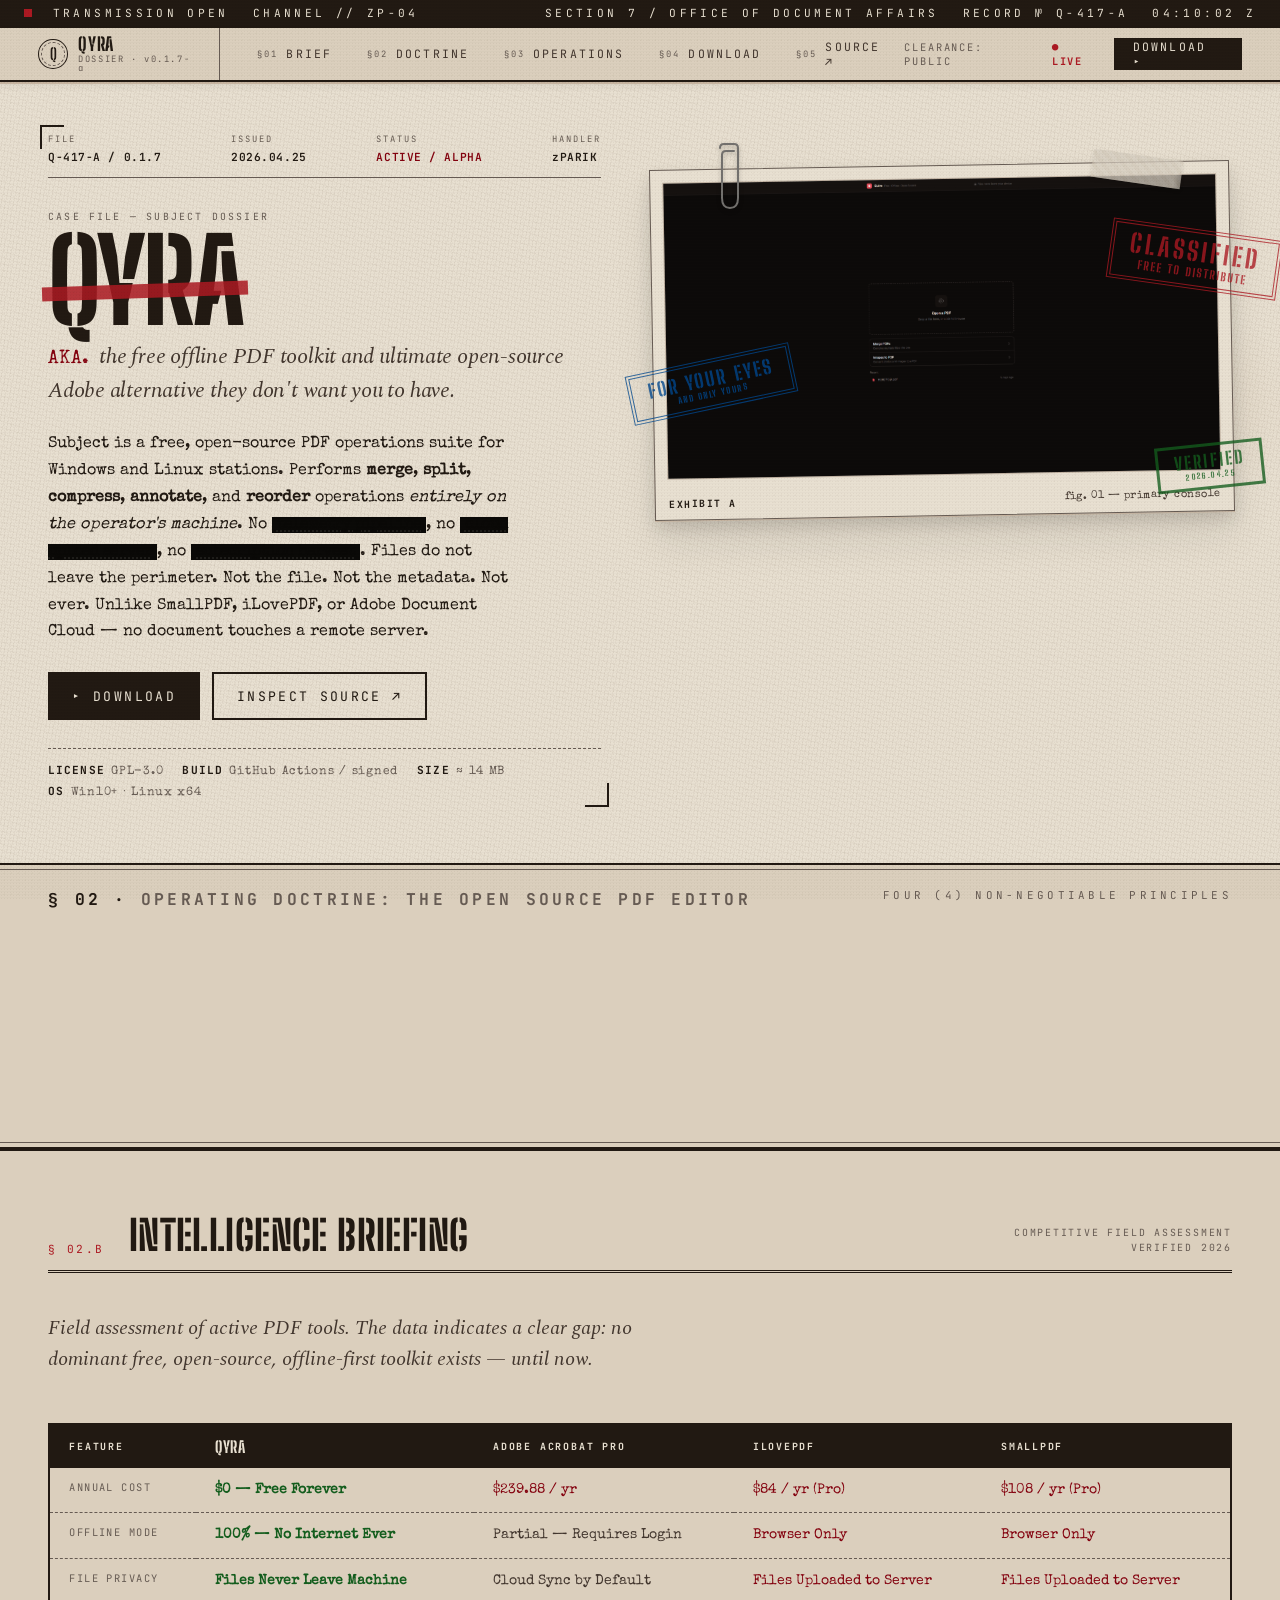
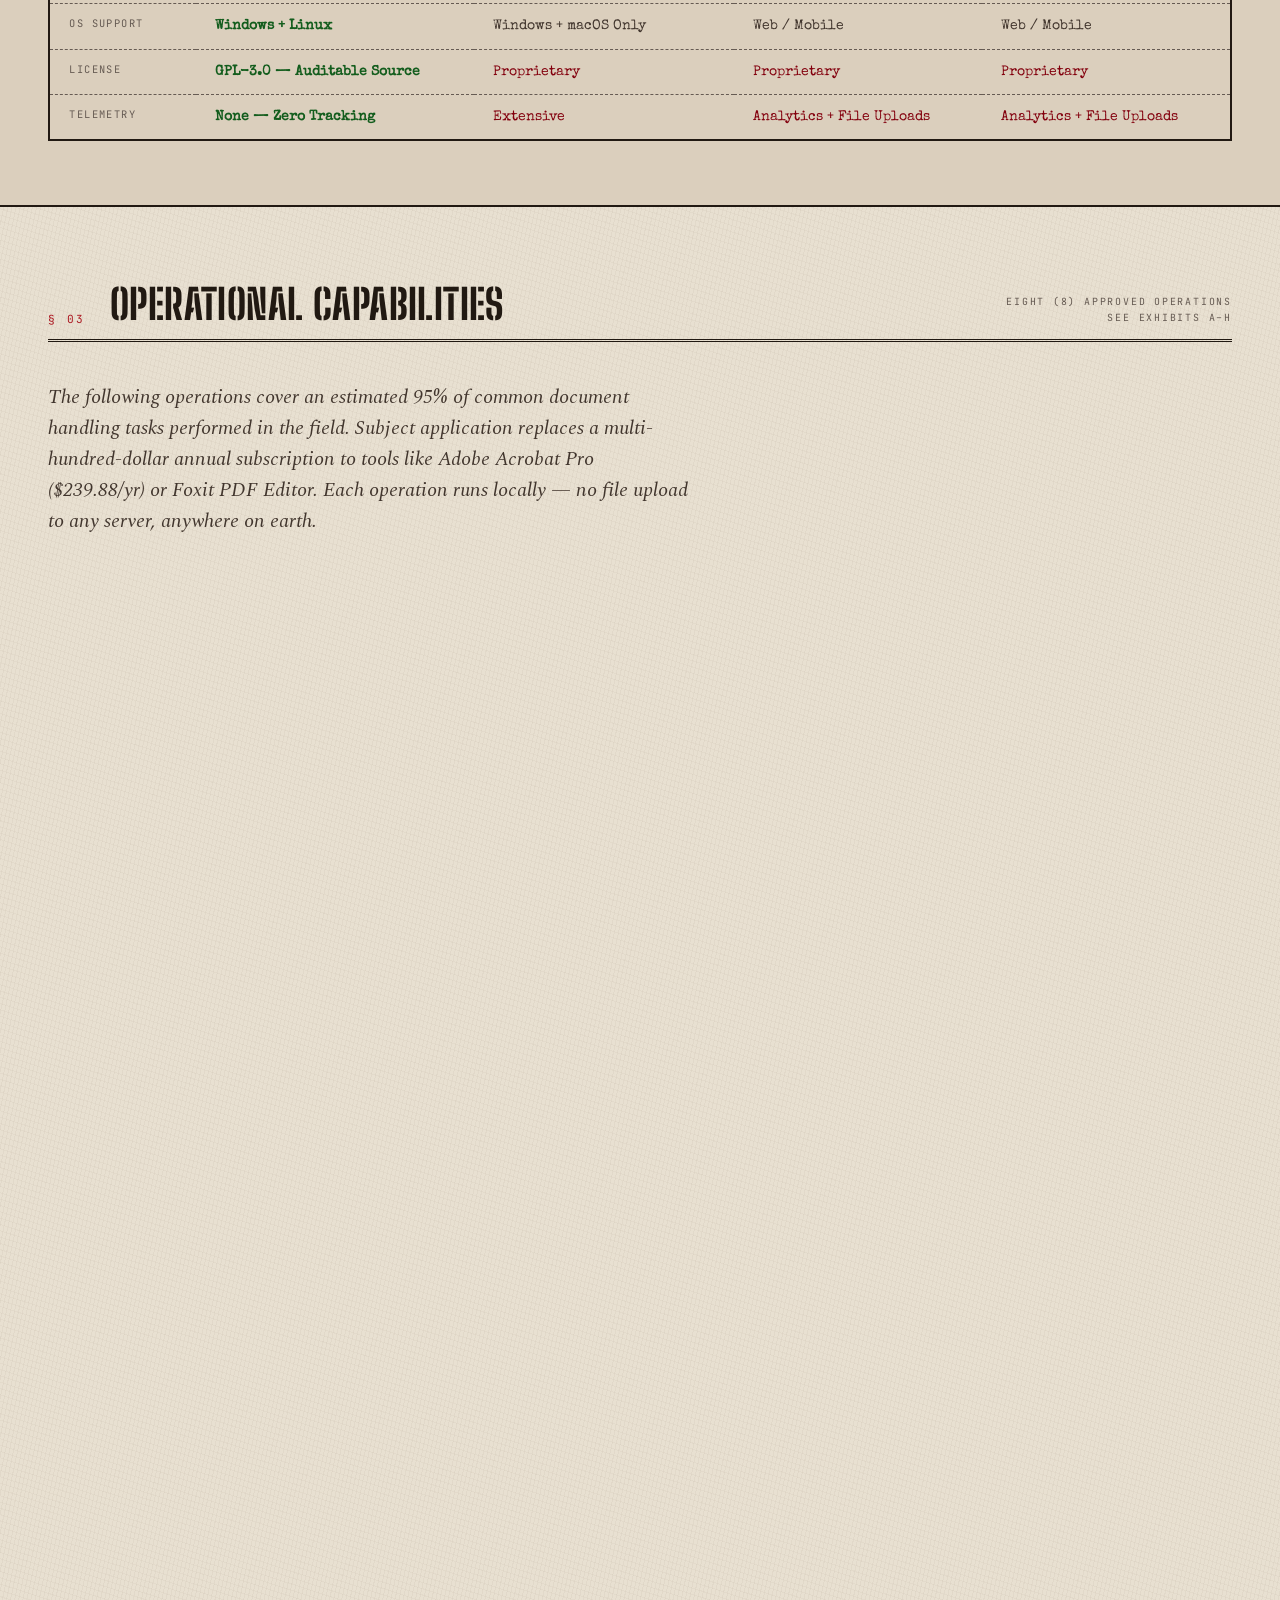
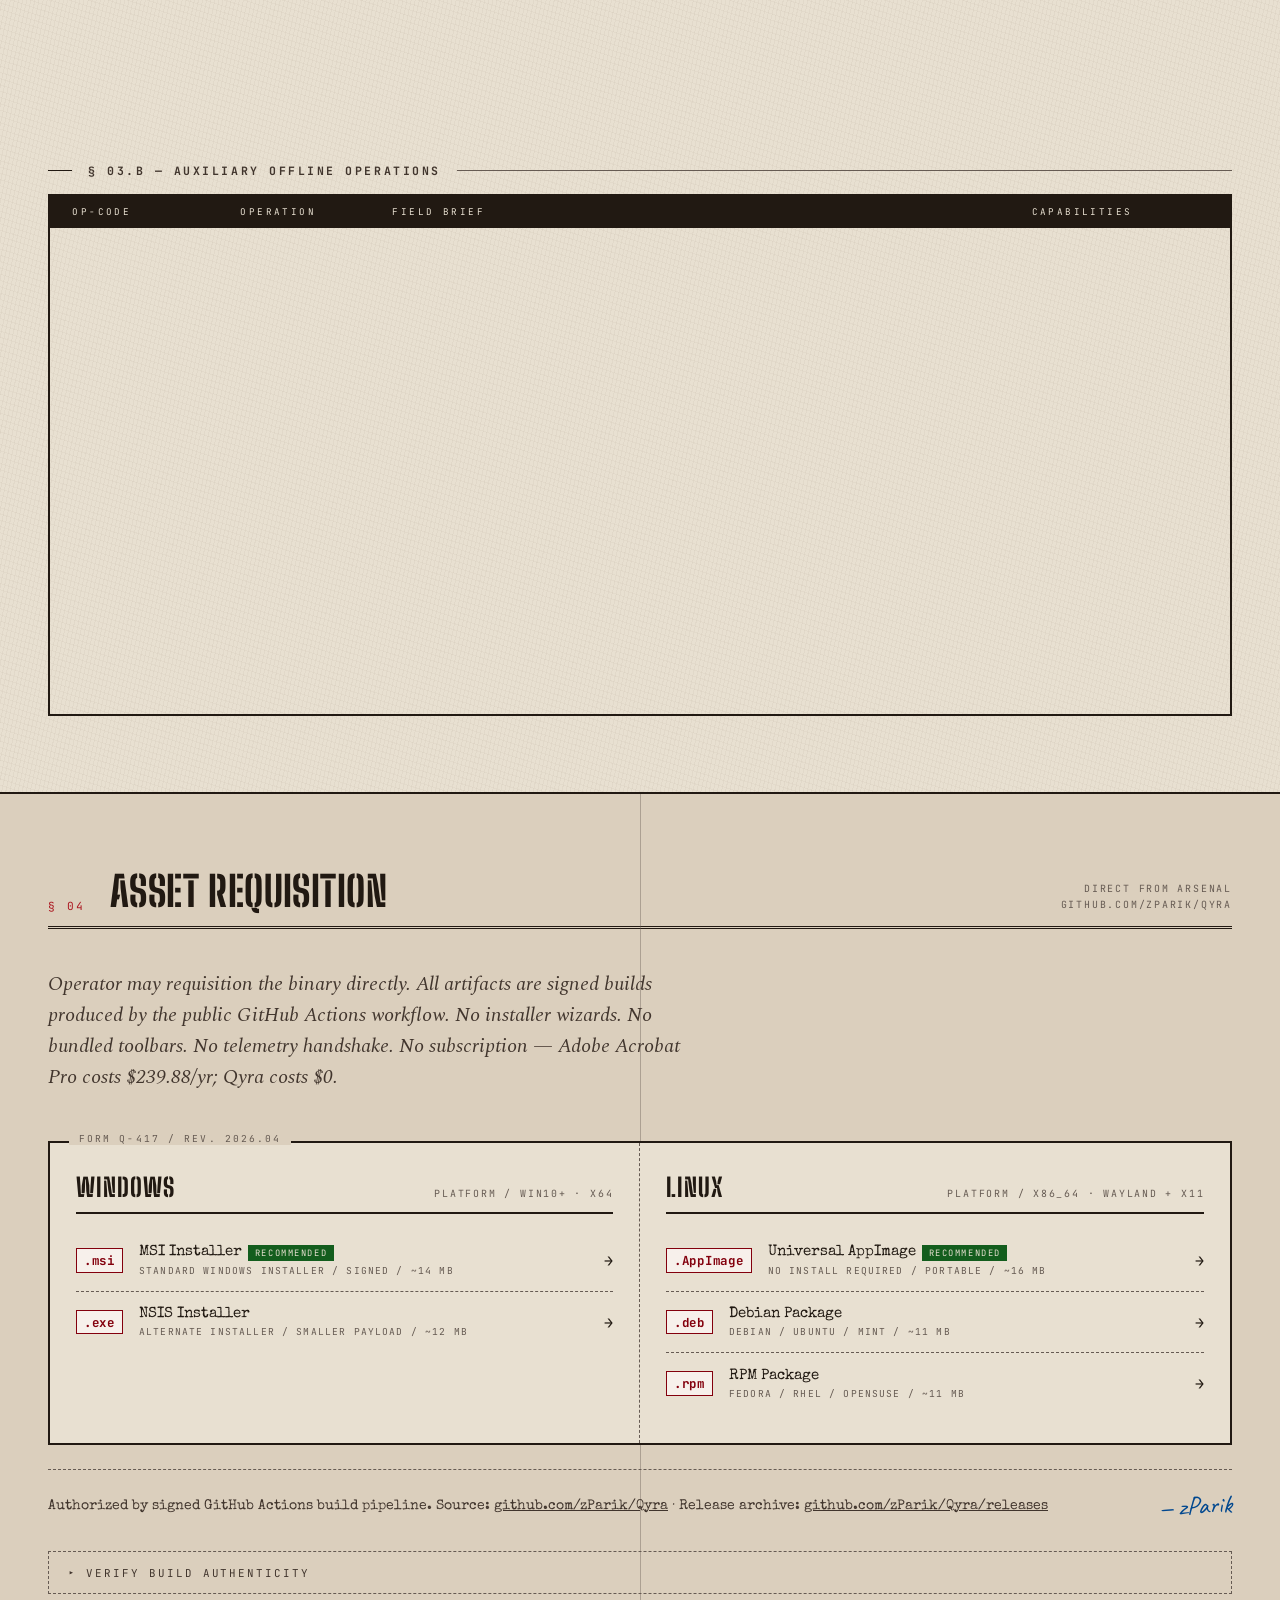
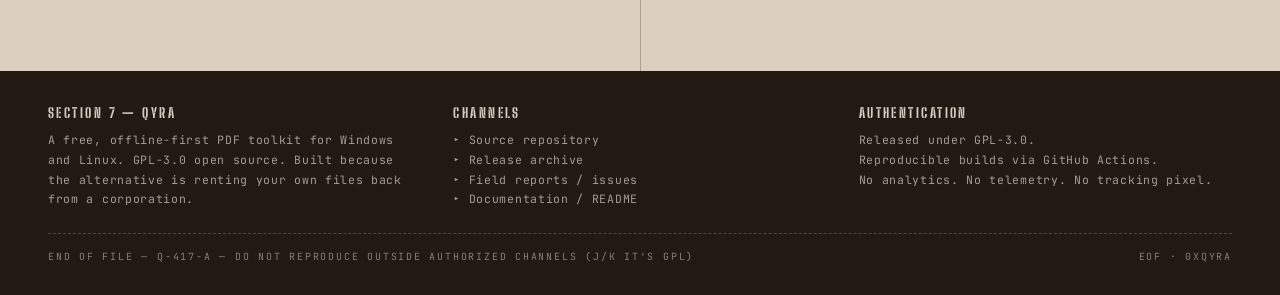
==== index.html @ 20570753 "Add sitemap workflow and Intel brief section Add a GitHub Actions workflow (generate-sitemap.yml) to" ====
<!DOCTYPE html>
<html lang="en">
<head>
<meta charset="UTF-8" />
<meta name="viewport" content="width=device-width, initial-scale=1.0" />
<title>Qyra: Free Offline PDF Toolkit & Acrobat Alternative</title>
<meta name="google-site-verification" content="6oEq_tf1xUqrzgPqAeHx71kW3eQKscvp-yzKYCR2a14" />
<meta name="title" content="Qyra: Free Offline PDF Toolkit & Acrobat Alternative" />
<meta name="description" content="Qyra is a free, offline-first PDF toolkit for Windows and Linux. Merge, split, compress, and annotate PDFs locally — no cloud upload, no telemetry, no subscription. Open-source Adobe Acrobat alternative. GPL-3.0." />
<meta name="keywords" content="free offline PDF toolkit, Adobe Acrobat alternative, open source PDF editor, merge PDFs locally, offline PDF software, no-telemetry PDF editor, local-only PDF processor, privacy-focused PDF toolkit, offline-first PDF editor, GPL-3.0 PDF software, free PDF editor Windows Linux, PDF merger no upload, compress PDF offline, split PDF locally, no subscription PDF editor, secure PDF toolkit, iLovePDF alternative, SmallPDF alternative" />
<meta name="author" content="zParik" />
<link rel="canonical" href="https://zparik.github.io/Qyra-page/" />
<link rel="sitemap" type="application/xml" href="https://zparik.github.io/Qyra-page/sitemap.xml" />
<meta property="og:type" content="website" />
<meta property="og:url" content="https://zparik.github.io/Qyra-page/" />
<meta property="og:title" content="Qyra: Free Offline PDF Toolkit & Acrobat Alternative" />
<meta property="og:description" content="Merge, split, compress, and annotate PDFs entirely offline. The free, open-source Adobe alternative with zero telemetry." />
<meta property="og:image" content="https://zparik.github.io/Qyra-page/images/qyra-offline-pdf-toolkit-interface.png" />
<meta name="twitter:card" content="summary_large_image" />
<meta name="twitter:title" content="Qyra: Free Offline PDF Toolkit" />
<meta name="twitter:description" content="The offline, open-source Adobe alternative. Merge, split, compress, and annotate PDFs locally." />
<meta name="twitter:image" content="https://zparik.github.io/Qyra-page/images/qyra-offline-pdf-toolkit-interface.png" />
<meta name="theme-color" content="#38352d" />
<script type="application/ld+json">
{
  "@context": "https://schema.org",
  "@type": "SoftwareApplication",
  "name": "Qyra",
  "url": "https://zparik.github.io/Qyra-page/",
  "operatingSystem": ["Windows 10", "Windows 11", "Linux"],
  "applicationCategory": "BusinessApplication",
  "applicationSubCategory": "PDFEditor",
  "softwareVersion": "0.1.7",
  "fileSize": "14MB",
  "isAccessibleForFree": true,
  "license": "https://www.gnu.org/licenses/gpl-3.0.html",
  "keywords": "offline PDF editor, free PDF toolkit, Adobe Acrobat alternative, merge PDF, split PDF, compress PDF, annotate PDF, open source, no telemetry, privacy-focused, no subscription",
  "offers": {
    "@type": "Offer",
    "price": "0",
    "priceCurrency": "USD"
  },
  "description": "Free, offline-first, open-source PDF toolkit and Adobe Acrobat alternative for Windows and Linux. Perform merge, split, compress, annotate, reorder, and image-to-PDF operations entirely on your local machine. No cloud upload. No telemetry. GPL-3.0.",
  "featureList": [
    "Merge multiple PDFs offline",
    "Split PDFs by page range",
    "Compress PDF files locally",
    "Annotate and draw on PDFs",
    "Reorder PDF pages with drag-and-drop",
    "Remove pages from PDFs",
    "Convert images to PDF",
    "Freeform drawing on PDFs",
    "Zero telemetry",
    "No internet connection required",
    "No cloud upload",
    "GPL-3.0 open source license"
  ],
  "author": {
    "@type": "Person",
    "name": "zParik",
    "url": "https://github.com/zParik"
  },
  "downloadUrl": "https://github.com/zParik/Qyra/releases",
  "screenshot": "https://zparik.github.io/Qyra-page/images/qyra-offline-pdf-toolkit-interface.png"
}
</script>
<script type="application/ld+json">
{
  "@context": "https://schema.org",
  "@type": "FAQPage",
  "mainEntity": [
    {
      "@type": "Question",
      "name": "Is Qyra completely free?",
      "acceptedAnswer": {
        "@type": "Answer",
        "text": "Yes. Qyra is released under the GPL-3.0 open source license. There is no trial period, no freemium tier, and no subscription. It is free forever."
      }
    },
    {
      "@type": "Question",
      "name": "Does Qyra work without an internet connection?",
      "acceptedAnswer": {
        "@type": "Answer",
        "text": "Yes. Qyra requires no internet connection at any point — not on install, not on launch, and not during any PDF operation. All processing happens locally on your machine."
      }
    },
    {
      "@type": "Question",
      "name": "Does Qyra upload my documents to any server?",
      "acceptedAnswer": {
        "@type": "Answer",
        "text": "No. Every operation in Qyra runs entirely on your local hardware. Your documents, metadata, and file names never leave your machine. There is no cloud upload and no telemetry of any kind."
      }
    },
    {
      "@type": "Question",
      "name": "Is Qyra an open source Adobe Acrobat alternative?",
      "acceptedAnswer": {
        "@type": "Answer",
        "text": "Yes. Qyra is a free, open source alternative to Adobe Acrobat Pro for Windows and Linux. It supports merging, splitting, compressing, annotating, reordering, and converting PDFs — all without requiring a subscription or internet connection."
      }
    },
    {
      "@type": "Question",
      "name": "What operating systems does Qyra support?",
      "acceptedAnswer": {
        "@type": "Answer",
        "text": "Qyra supports Windows 10 and later (x64) and Linux (x86_64, with both Wayland and X11 support). Installers are available as MSI, EXE, AppImage, DEB, and RPM."
      }
    },
    {
      "@type": "Question",
      "name": "What PDF operations does Qyra support?",
      "acceptedAnswer": {
        "@type": "Answer",
        "text": "Qyra supports 8 PDF operations: Merge PDFs, View and Annotate PDFs, Split PDFs, Compress PDFs, Reorder Pages, Remove Pages, Convert Images to PDF, and Freeform Drawing on PDFs. All operations run locally with no network calls."
      }
    }
  ]
}
</script>
<link rel="preconnect" href="https://fonts.googleapis.com" />
<link rel="preconnect" href="https://fonts.gstatic.com" crossorigin />
<link href="https://fonts.googleapis.com/css2?family=Special+Elite&family=JetBrains+Mono:wght@400;500;700&family=Spectral:ital,wght@0,400;0,600;1,400&family=Big+Shoulders+Stencil+Display:wght@700;800;900&family=Caveat:wght@500;700&display=swap" rel="stylesheet" />
<link rel="stylesheet" href="style.css" />
</head>
<body>
<a href="#brief" class="skip-link">Skip to main content</a>

<div class="classified-bar">
  <div class="left">
    <span><span class="blink"></span>&nbsp;&nbsp;TRANSMISSION OPEN</span>
    <span>CHANNEL // ZP-04</span>
  </div>
  <div class="right">
    <span>SECTION 7 / OFFICE OF DOCUMENT AFFAIRS</span>
    <span>RECORD № Q-417-A</span>
    <span id="ts">▣ ▣ : ▣ ▣ Z</span>
  </div>
</div>

<nav id="site-nav">
  <div class="nav-mark">
    <div class="nav-seal">Q</div>
    <div class="nav-mark-text">
      <span class="nav-mark-name">QYRA</span>
      <span class="nav-mark-sub">DOSSIER · v0.1.7-α</span>
    </div>
  </div>
  <div class="nav-tabs">
    <a href="#brief" class="nav-tab" data-num="§01">Brief</a>
    <a href="#doctrine" class="nav-tab" data-num="§02">Doctrine</a>
    <a href="#operations" class="nav-tab" data-num="§03">Operations</a>
    <a href="#requisition" class="nav-tab" data-num="§04">Download</a>
    <a href="https://github.com/zParik/Qyra" target="_blank" rel="noopener" class="nav-tab" data-num="§05">Source ↗</a>
  </div>
  <div class="nav-spacer"></div>
  <div class="nav-status">
    <span>CLEARANCE: PUBLIC</span>
    <span style="color:var(--stamp-red); font-weight:700;">● LIVE</span>
  </div>
  <button id="nav-hamburger" class="nav-hamburger" aria-label="Open navigation" aria-expanded="false" aria-controls="nav-mobile-menu">
    <span></span><span></span><span></span>
  </button>
  <a href="#requisition" class="nav-cta">Download ▸</a>

  <div id="nav-mobile-menu" class="nav-mobile-menu" aria-hidden="true">
    <a href="#brief" class="nav-mobile-link" data-num="§01">Brief</a>
    <a href="#doctrine" class="nav-mobile-link" data-num="§02">Doctrine</a>
    <a href="#operations" class="nav-mobile-link" data-num="§03">Operations</a>
    <a href="#requisition" class="nav-mobile-link" data-num="§04">Download</a>
    <a href="https://github.com/zParik/Qyra" target="_blank" rel="noopener" class="nav-mobile-link" data-num="§05">Source ↗</a>
  </div>
</nav>

<section class="hero" id="brief">
  <div class="hero-grid">
    <div class="case-head">
      <div class="case-meta">
        <dl class="case-meta-block"><dt>FILE</dt><dd>Q-417-A / 0.1.7</dd></dl>
        <dl class="case-meta-block"><dt>ISSUED</dt><dd>2026.04.25</dd></dl>
        <dl class="case-meta-block"><dt>STATUS</dt><dd style="color:var(--stamp-red-deep);">ACTIVE / ALPHA</dd></dl>
        <dl class="case-meta-block"><dt>HANDLER</dt><dd>zPARIK</dd></dl>
      </div>
      <div class="case-file-num">CASE FILE — SUBJECT DOSSIER</div>
      <h1 class="case-codename"><span class="strike">QYRA</span><span class="sr-only"> — Free Offline PDF Toolkit & Adobe Acrobat Alternative</span></h1>
      <p class="case-subname"><span class="red">aka.</span> &nbsp;the free offline PDF toolkit and ultimate open-source Adobe alternative they don't want you to have.</p>
      <p class="case-summary">
        Subject is a free, open-source PDF operations suite for Windows
        and Linux stations. Performs <strong>merge</strong>, <strong>split</strong>,
        <strong>compress</strong>, <strong>annotate</strong>, and <strong>reorder</strong>
        operations <em>entirely on the operator's machine</em>. No
        <span class="redacted">telemetry pipeline</span>, no
        <span class="redacted">cloud upload server</span>, no
        <span class="redacted">subscription harvest</span>.
        Files do not leave the perimeter. Not the file. Not the metadata. Not ever.
        Unlike SmallPDF, iLovePDF, or Adobe Document Cloud — no document touches a remote server.
      </p>
      <div class="case-actions">
        <a href="#requisition" class="btn-stamp">▸ Download</a>
        <a href="https://github.com/zParik/Qyra" target="_blank" rel="noopener" class="btn-line">Inspect Source ↗</a>
      </div>
      <div class="auth-line">
        <span><strong>LICENSE</strong> GPL-3.0</span>
        <span><strong>BUILD</strong> GitHub Actions / signed</span>
        <span><strong>SIZE</strong> ≈ 14 MB</span>
        <span><strong>OS</strong> Win10+ · Linux x64</span>
      </div>
    </div>

    <div class="exhibit">
      <svg class="paperclip" viewBox="0 0 30 70" xmlns="http://www.w3.org/2000/svg">
        <path d="M 8 5 Q 8 1 12 1 L 22 1 Q 26 1 26 5 L 26 55 Q 26 65 18 65 Q 10 65 10 55 L 10 12 Q 10 8 14 8 L 22 8" fill="none" stroke="oklch(55% 0.005 80)" stroke-width="2" stroke-linecap="round"/>
      </svg>
      <div class="tape"></div>
      <div class="exhibit-photo">
        <img src="images/qyra-offline-pdf-toolkit-interface.png" alt="Qyra free offline PDF toolkit interface — merge, split, compress and annotate PDFs on Windows and Linux with no upload" />
        <div class="exhibit-caption">
          <strong>EXHIBIT A</strong>
          <span>fig. 01 — primary console</span>
        </div>
      </div>
      <div class="stamp stamp-classified">CLASSIFIED<span class="stamp-sub">FREE TO DISTRIBUTE</span></div>
      <div class="stamp stamp-eyes">FOR YOUR EYES<span class="stamp-sub">AND ONLY YOURS</span></div>
      <div class="stamp stamp-approved">VERIFIED<span class="stamp-sub">2026.04.25</span></div>
    </div>
  </div>
</section>

<section class="doctrine" id="doctrine">
  <div class="doctrine-title">
    <h2><strong>§ 02 ·</strong> OPERATING DOCTRINE: THE OPEN SOURCE PDF EDITOR</h2>
    <span>FOUR (4) NON-NEGOTIABLE PRINCIPLES</span>
  </div>
  <div class="doctrine-grid">
    <div class="doctrine-item reveal-item"><div class="doctrine-num">PRINCIPLE 01</div><div class="doctrine-head">Free. Forever.</div><div class="doctrine-body">No trial. No freemium tier. No "starter plan." Released under GPL-3.0. Fork it, ship it, sell it — but keep it open.</div></div>
    <div class="doctrine-item reveal-item"><div class="doctrine-num">PRINCIPLE 02</div><div class="doctrine-head">Off the Wire.</div><div class="doctrine-body">No internet required. Not on install. Not on launch. Not when handling files. The application has no use for your network.</div></div>
    <div class="doctrine-item reveal-item"><div class="doctrine-num">PRINCIPLE 03</div><div class="doctrine-head">Files Stay Local.</div><div class="doctrine-body">Every operation runs on your hardware. Nothing leaves the machine — not the document, not the page count, not the filename.</div></div>
    <div class="doctrine-item reveal-item"><div class="doctrine-num">PRINCIPLE 04</div><div class="doctrine-head">Read the Source.</div><div class="doctrine-body">Open source, verifiable, reproducible. Every release builds from a public GitHub Action. Trust nothing. Verify everything.</div></div>
  </div>
</section>

<section class="intel-brief">
  <div class="intel-brief-inner">
    <header class="section-head">
      <div class="section-head-num">§ 02.B</div>
      <h2 class="section-head-title">Intelligence Briefing<span class="sr-only">: Qyra vs Adobe Acrobat vs iLovePDF vs Smallpdf — Free Offline PDF Tool Comparison</span></h2>
      <div class="section-head-meta">COMPETITIVE FIELD ASSESSMENT<br>VERIFIED 2026</div>
    </header>
    <p class="section-lede">Field assessment of active PDF tools. The data indicates a clear gap: no dominant free, open-source, offline-first toolkit exists — until now.</p>
    <div class="intel-table-wrap">
      <table class="intel-table">
        <thead>
          <tr>
            <th scope="col">Feature</th>
            <th scope="col"><span class="it-brand">Qyra</span></th>
            <th scope="col">Adobe Acrobat Pro</th>
            <th scope="col">iLovePDF</th>
            <th scope="col">Smallpdf</th>
          </tr>
        </thead>
        <tbody>
          <tr>
            <td>Annual Cost</td>
            <td class="it-win">$0 — Free Forever</td>
            <td class="it-lose">$239.88 / yr</td>
            <td class="it-lose">$84 / yr (Pro)</td>
            <td class="it-lose">$108 / yr (Pro)</td>
          </tr>
          <tr>
            <td>Offline Mode</td>
            <td class="it-win">100% — No Internet Ever</td>
            <td class="it-mid">Partial — Requires Login</td>
            <td class="it-lose">Browser Only</td>
            <td class="it-lose">Browser Only</td>
          </tr>
          <tr>
            <td>File Privacy</td>
            <td class="it-win">Files Never Leave Machine</td>
            <td class="it-mid">Cloud Sync by Default</td>
            <td class="it-lose">Files Uploaded to Server</td>
            <td class="it-lose">Files Uploaded to Server</td>
          </tr>
          <tr>
            <td>OS Support</td>
            <td class="it-win">Windows + Linux</td>
            <td class="it-mid">Windows + macOS Only</td>
            <td class="it-mid">Web / Mobile</td>
            <td class="it-mid">Web / Mobile</td>
          </tr>
          <tr>
            <td>License</td>
            <td class="it-win">GPL-3.0 — Auditable Source</td>
            <td class="it-lose">Proprietary</td>
            <td class="it-lose">Proprietary</td>
            <td class="it-lose">Proprietary</td>
          </tr>
          <tr>
            <td>Telemetry</td>
            <td class="it-win">None — Zero Tracking</td>
            <td class="it-lose">Extensive</td>
            <td class="it-lose">Analytics + File Uploads</td>
            <td class="it-lose">Analytics + File Uploads</td>
          </tr>
        </tbody>
      </table>
    </div>
  </div>
</section>

<section class="dossier" id="operations">
  <header class="section-head">
    <div class="section-head-num">§ 03</div>
    <h2 class="section-head-title">Operational Capabilities<span class="sr-only"> — Merge PDF, Split PDF, Compress, Annotate and More: Free Offline PDF Tools for Windows and Linux</span></h2>
    <div class="section-head-meta">EIGHT (8) APPROVED OPERATIONS<br>SEE EXHIBITS A–H</div>
  </header>
  <p class="section-lede">
    The following operations cover an estimated 95% of common document handling
    tasks performed in the field. Subject application replaces a multi-hundred-dollar
    annual subscription to tools like Adobe Acrobat Pro ($239.88/yr) or Foxit PDF Editor.
    Each operation runs locally — no file upload to any server, anywhere on earth.
  </p>

  <article class="exhibit-entry reveal-item">
    <div class="exhibit-entry-content">
      <div class="exhibit-entry-meta">
        <span class="ex-tag">PRIMARY OP</span>
        <span class="ex-stamp">EXHIBIT B</span>
        <span>OP-CODE / MRG-001</span>
      </div>
      <h3 class="exhibit-entry-title">Document Consolidation<br/>(Merge PDFs)</h3>
      <p class="exhibit-entry-desc">Merge PDF files offline — combine an arbitrary number of documents into one output file with no upload, no file size limit, and no account required. Drag-to-reorder pages before commit. Preserves bookmarks across the merge, making it suitable for legal, academic, and professional documents.</p>
      <dl class="field-list">
        <div class="field-row"><dt>Input limit</dt><dd>Unlimited</dd></div>
        <div class="field-row"><dt>Page reorder</dt><dd><span class="check">✓</span> drag-and-drop, before commit</dd></div>
        <div class="field-row"><dt>Bookmarks</dt><dd><span class="check">✓</span> preserved across merge</dd></div>
        <div class="field-row"><dt>Network calls</dt><dd>0 (zero)</dd></div>
      </dl>
    </div>
    <div class="exhibit-entry-photo">
      <div class="photo-frame">
        <img src="images/qyra-pdf-merge-tool.png" alt="Merging multiple PDF files offline locally with Qyra — unlimited files, no upload, bookmark preservation" loading="lazy" />
        <div class="photo-caption"><strong>fig. 02</strong><span>OP / MERGE</span></div>
      </div>
    </div>
  </article>

  <article class="exhibit-entry reveal-item">
    <div class="exhibit-entry-photo">
      <div class="photo-frame">
        <img src="images/qyra-pdf-viewer-annotate.png" alt="Freehand drawing and annotating PDF documents offline with Qyra — free PDF annotator with no sign-up required" loading="lazy" />
        <div class="photo-caption"><strong>fig. 03</strong><span>OP / VIEW + ANNOTATE</span></div>
      </div>
    </div>
    <div class="exhibit-entry-content">
      <div class="exhibit-entry-meta">
        <span class="ex-tag">PRIMARY OP</span>
        <span class="ex-stamp">EXHIBIT C</span>
        <span>OP-CODE / VIEW-002</span>
      </div>
      <h3 class="exhibit-entry-title">Inspection &amp; Markup<br/>(View / Annotate)</h3>
      <p class="exhibit-entry-desc">Draw on PDFs for free, offline, with no sign-up required. Full-fidelity PDF viewer with freehand multi-color markup, embedded text annotations, and a collapsible sidebar. Annotate confidential documents without uploading a single byte. Markup persists in-file and is readable in any standard PDF reader.</p>
      <dl class="field-list">
        <div class="field-row"><dt>Drawing</dt><dd><span class="check">✓</span> freehand, multi-color</dd></div>
        <div class="field-row"><dt>Text annotations</dt><dd><span class="check">✓</span> embedded, portable</dd></div>
        <div class="field-row"><dt>Search</dt><dd><span class="check">✓</span> full-text, indexed locally</dd></div>
        <div class="field-row"><dt>Sidebar</dt><dd>Collapsible. Keyboard-driven.</dd></div>
      </dl>
    </div>
  </article>

  <h3 class="ops-head"><span>§ 03.B — Auxiliary Offline Operations</span></h3>
  <div class="ops-list">
    <div class="ops-list-head">
      <span>OP-CODE</span>
      <span>OPERATION</span>
      <span>FIELD BRIEF</span>
      <span>CAPABILITIES</span>
    </div>
    <div class="op-row reveal-item">
      <div class="op-code"><span class="op-num">OP / 03</span>SPLIT-003</div>
      <div class="op-name">Split PDF</div>
      <div class="op-brief">Extract a page range, or split your PDF by splintering every page into its own file. Specify by number, range, or whole-document fragmentation.</div>
      <div class="op-caps"><span class="op-tag">range</span><span class="op-tag">page-by-page</span></div>
    </div>
    <div class="op-row reveal-item">
      <div class="op-code"><span class="op-num">OP / 04</span>CMPR-004</div>
      <div class="op-name">Compress PDF</div>
      <div class="op-brief">Compress PDF files to reduce file payload. Adjustable quality. Performed locally — no third-party re-encoder ever sees the document.</div>
      <div class="op-caps"><span class="op-tag">adjustable</span><span class="op-tag">local-only</span></div>
    </div>
    <div class="op-row reveal-item">
      <div class="op-code"><span class="op-num">OP / 05</span>RORD-005</div>
      <div class="op-name">Reorder Pages</div>
      <div class="op-brief">Drag PDF pages into any sequence. Thumbnail preview before commit. Original document is untouched until save.</div>
      <div class="op-caps"><span class="op-tag">drag-drop</span><span class="op-tag">preview</span></div>
    </div>
    <div class="op-row reveal-item">
      <div class="op-code"><span class="op-num">OP / 06</span>RDCT-006</div>
      <div class="op-name">Remove Pages</div>
      <div class="op-brief">Strip specific pages from any PDF. Visual confirmation before deletion. Operation is reversible until file is committed.</div>
      <div class="op-caps"><span class="op-tag">selective</span><span class="op-tag">reversible</span></div>
    </div>
    <div class="op-row reveal-item">
      <div class="op-code"><span class="op-num">OP / 07</span>IMG2P-007</div>
      <div class="op-name">Image → PDF</div>
      <div class="op-brief">Pack a directory of images into a single PDF. Drag to reorder. Useful for rapid evidence consolidation.</div>
      <div class="op-caps"><span class="op-tag">jpeg</span><span class="op-tag">png</span><span class="op-tag">batch</span></div>
    </div>
    <div class="op-row reveal-item">
      <div class="op-code"><span class="op-num">OP / 08</span>FRFM-008</div>
      <div class="op-name">Freeform Draw</div>
      <div class="op-brief">Direct ink onto any PDF page. Pressure-sensitive on supported hardware. Multiple colors, configurable stroke.</div>
      <div class="op-caps"><span class="op-tag">pressure</span><span class="op-tag">multi-color</span></div>
    </div>
  </div>
</section>

<section class="acquisition" id="requisition">
  <div class="acquisition-inner">
    <header class="section-head">
      <div class="section-head-num">§ 04</div>
      <h2 class="section-head-title">Asset Requisition<span class="sr-only"> — Download Free Offline PDF Toolkit for Windows and Linux</span></h2>
      <div class="section-head-meta">DIRECT FROM ARSENAL<br>github.com/zParik/Qyra</div>
    </header>
    <p class="section-lede">Operator may requisition the binary directly. All artifacts are signed builds produced by the public GitHub Actions workflow. No installer wizards. No bundled toolbars. No telemetry handshake. No subscription — Adobe Acrobat Pro costs $239.88/yr; Qyra costs $0.</p>
    <div class="req-form">
      <div class="req-col">
        <div class="req-col-head">
          <div class="req-os">Windows</div>
          <div class="req-target">PLATFORM / WIN10+ · x64</div>
        </div>
        <div class="req-list">
          <a class="req-item" href="https://github.com/zParik/Qyra/releases/download/v0.1.7/qyra_0.1.7_x64_en-US.msi" target="_blank" rel="noopener"><span class="req-ext">.msi</span><span class="req-desc">MSI Installer<span class="req-rec">RECOMMENDED</span><small>standard windows installer / signed / ~14 MB</small></span><span class="req-arrow">→</span></a>
          <a class="req-item" href="https://github.com/zParik/Qyra/releases/download/v0.1.7/qyra_0.1.7_x64-setup.exe" target="_blank" rel="noopener"><span class="req-ext">.exe</span><span class="req-desc">NSIS Installer<small>alternate installer / smaller payload / ~12 MB</small></span><span class="req-arrow">→</span></a>
        </div>
      </div>
      <div class="req-col">
        <div class="req-col-head">
          <div class="req-os">Linux</div>
          <div class="req-target">PLATFORM / x86_64 · Wayland + X11</div>
        </div>
        <div class="req-list">
          <a class="req-item" href="https://github.com/zParik/Qyra/releases/download/v0.1.7/qyra_0.1.7_amd64.AppImage" target="_blank" rel="noopener"><span class="req-ext">.AppImage</span><span class="req-desc">Universal AppImage<span class="req-rec">RECOMMENDED</span><small>no install required / portable / ~16 MB</small></span><span class="req-arrow">→</span></a>
          <a class="req-item" href="https://github.com/zParik/Qyra/releases/download/v0.1.7/qyra_0.1.7_amd64.deb" target="_blank" rel="noopener"><span class="req-ext">.deb</span><span class="req-desc">Debian Package<small>debian / ubuntu / mint / ~11 MB</small></span><span class="req-arrow">→</span></a>
          <a class="req-item" href="https://github.com/zParik/Qyra/releases/download/v0.1.7/qyra-0.1.7-1.x86_64.rpm" target="_blank" rel="noopener"><span class="req-ext">.rpm</span><span class="req-desc">RPM Package<small>fedora / rhel / opensuse / ~11 MB</small></span><span class="req-arrow">→</span></a>
        </div>
      </div>
    </div>
    <div class="req-footer">
      <div>Authorized by signed GitHub Actions build pipeline. Source: <a href="https://github.com/zParik/Qyra" target="_blank" rel="noopener">github.com/zParik/Qyra</a> · Release archive: <a href="https://github.com/zParik/Qyra/releases" target="_blank" rel="noopener">github.com/zParik/Qyra/releases</a></div>
      <div class="req-sig">— zParik</div>
    </div>
    <details class="verify-block">
      <summary class="verify-summary">▸ Verify build authenticity</summary>
      <div class="verify-body">
        <p>All release artifacts are produced exclusively by the public GitHub Actions workflow — no local builds, no manual uploads.</p>
        <ol>
          <li>Download the artifact and its <code>.sha256</code> checksum from the <a href="https://github.com/zParik/Qyra/releases" target="_blank" rel="noopener">release archive</a>.</li>
          <li>On Linux, run <code>sha256sum -c *.sha256</code>. On Windows, run <code>Get-FileHash &lt;filename&gt; -Algorithm SHA256</code> and compare the output against the published checksum.</li>
          <li>Build logs are publicly viewable at <a href="https://github.com/zParik/Qyra/actions" target="_blank" rel="noopener">github.com/zParik/Qyra/actions</a>. Every release maps 1:1 to a workflow run.</li>
        </ol>
        <p>If a download does not start, right-click the link and choose "Save Link As", or browse the full release archive directly.</p>
      </div>
    </details>
  </div>
</section>

<footer class="footer">
  <div class="footer-inner">
    <div><h4>Section 7 — Qyra</h4><p>A free, offline-first PDF toolkit for Windows and Linux. GPL-3.0 open source. Built because the alternative is renting your own files back from a corporation.</p></div>
    <div><h4>Channels</h4><p><a href="https://github.com/zParik/Qyra" target="_blank" rel="noopener">▸ Source repository</a><br><a href="https://github.com/zParik/Qyra/releases" target="_blank" rel="noopener">▸ Release archive</a><br><a href="https://github.com/zParik/Qyra/issues" target="_blank" rel="noopener">▸ Field reports / issues</a><br><a href="https://github.com/zParik/Qyra#readme" target="_blank" rel="noopener">▸ Documentation / README</a></p></div>
    <div><h4>Authentication</h4><p>Released under <a href="https://www.gnu.org/licenses/gpl-3.0.html" target="_blank" rel="noopener">GPL-3.0</a>.<br>Reproducible builds via GitHub Actions.<br>No analytics. No telemetry. No tracking pixel.</p></div>
  </div>
  <div class="footer-bottom">
    <span>END OF FILE — Q-417-A — DO NOT REPRODUCE OUTSIDE AUTHORIZED CHANNELS (j/k it's GPL)</span>
    <span>EOF · 0xQYRA</span>
  </div>
</footer>

<script>
(function () {
  const ts = document.getElementById('ts');
  if (!ts) return;
  function tick() {
    const d = new Date();
    ts.textContent = `${String(d.getUTCHours()).padStart(2,'0')}:${String(d.getUTCMinutes()).padStart(2,'0')}:${String(d.getUTCSeconds()).padStart(2,'0')} Z`;
  }
  tick(); setInterval(tick, 1000);
})();
</script>
<script src="main.js"></script>

</body>
</html>
---- style.css ----
/* ═══════════════════════════════════════════════════════════════════
   QYRA — DOSSIER / CLASSIFIED FIELD MANUAL
   ═══════════════════════════════════════════════════════════════════ */

:root {
  --paper:        oklch(91% 0.022 84);
  --paper-deep:   oklch(86% 0.028 78);
  --paper-edge:   oklch(78% 0.034 70);
  --paper-shade:  oklch(82% 0.030 75);

  --ink:          oklch(22% 0.018 60);
  --ink-soft:     oklch(34% 0.022 60);
  --ink-faint:    oklch(48% 0.020 60);
  --ink-ghost:    oklch(62% 0.018 60);

  --stamp-red:    oklch(48% 0.18 25);
  --stamp-red-deep: oklch(38% 0.16 25);
  --stamp-blue:   oklch(40% 0.14 252);
  --stamp-green:  oklch(42% 0.12 145);

  --redact:       oklch(14% 0.005 80);

  --f-typewriter: "Special Elite", "Courier Prime", "JetBrains Mono", ui-monospace, monospace;
  --f-mono:       "JetBrains Mono", ui-monospace, "Courier New", monospace;
  --f-serif:      "Spectral", "Libre Caslon Text", Georgia, serif;
  --f-stencil:    "Big Shoulders Stencil Display", "Special Elite", Impact, sans-serif;
}

*, *::before, *::after { box-sizing: border-box; margin: 0; padding: 0; }

html {
  font-family: var(--f-typewriter);
  -webkit-font-smoothing: antialiased;
  scroll-behavior: smooth;
  background: var(--paper);
  color: var(--ink);
  overflow-x: hidden;
}

body {
  min-height: 100dvh;
  background:
    radial-gradient(ellipse 320px 180px at 88% 8%, oklch(60% 0.08 60 / 0.10), transparent 60%),
    radial-gradient(ellipse 240px 160px at 6% 92%, oklch(40% 0.04 60 / 0.08), transparent 65%),
    repeating-linear-gradient(102deg, transparent 0 3px, oklch(80% 0.026 75 / 0.20) 3px 4px),
    repeating-linear-gradient(18deg, transparent 0 5px, oklch(78% 0.028 72 / 0.14) 5px 6px),
    var(--paper);
  position: relative;
  overflow-x: hidden;
}

body::before {
  content: '';
  position: fixed;
  inset: 0;
  pointer-events: none;
  z-index: 100;
  background-image:
    radial-gradient(oklch(40% 0.02 60 / 0.06) 1px, transparent 1px),
    radial-gradient(oklch(70% 0.03 70 / 0.05) 1px, transparent 1px);
  background-size: 3px 3px, 7px 7px;
  background-position: 0 0, 1px 2px;
  mix-blend-mode: multiply;
}
body::after {
  content: '';
  position: fixed;
  inset: 0;
  pointer-events: none;
  z-index: 99;
  background: repeating-linear-gradient(0deg, transparent 0 2px, oklch(40% 0.02 60 / 0.025) 2px 3px);
}

a { color: inherit; text-decoration: none; }
img, svg { display: block; max-width: 100%; }
button { font-family: inherit; cursor: pointer; background: none; border: none; color: inherit; }
ul { list-style: none; }
::selection { background: var(--stamp-red); color: var(--paper); }

/* Screen reader only utility for SEO */
.sr-only {
  position: absolute;
  width: 1px;
  height: 1px;
  padding: 0;
  margin: -1px;
  overflow: hidden;
  clip: rect(0, 0, 0, 0);
  white-space: nowrap;
  border: 0;
}

/* Skip link */
.skip-link {
  position: absolute;
  top: -9rem;
  left: 1rem;
  z-index: 999;
  background: var(--ink);
  color: var(--paper);
  padding: 0.6rem 1.2rem;
  font-family: var(--f-mono);
  font-size: 0.72rem;
  letter-spacing: 0.15em;
  text-transform: uppercase;
  transition: top 150ms ease-out;
}
.skip-link:focus-visible { top: 0.5rem; outline: none; }

/* Global focus styles */
:focus-visible {
  outline: 2px solid var(--stamp-red);
  outline-offset: 3px;
  border-radius: 1px;
}

/* Scroll reveal */
.reveal-item {
  opacity: 0;
  transform: translateY(14px);
  transition: opacity 380ms ease-out, transform 380ms ease-out;
}
.reveal-item.is-visible { opacity: 1; transform: none; }
@media (prefers-reduced-motion: reduce) {
  .reveal-item { opacity: 1; transform: none; transition: none; }
}

.classified-bar {
  background: var(--ink);
  color: var(--paper);
  padding: 0.4rem 1.5rem;
  font-family: var(--f-mono);
  font-size: 0.7rem;
  letter-spacing: 0.3em;
  display: flex;
  justify-content: space-between;
  align-items: center;
  border-bottom: 1px solid var(--ink);
  position: relative;
  z-index: 50;
}
.classified-bar .left, .classified-bar .right { display: flex; gap: 1.5rem; align-items: center; }
.classified-bar .blink { display: inline-block; width: 8px; height: 8px; background: var(--stamp-red); animation: blink 1.4s steps(2) infinite; }
@keyframes blink { 0%, 50% { opacity: 1; } 51%, 100% { opacity: 0; } }

#site-nav {
  position: sticky;
  top: 0;
  z-index: 90;
  background: var(--paper-deep);
  border-bottom: 2px solid var(--ink);
  padding: 0 clamp(1rem, 3vw, 2.5rem);
  display: flex;
  align-items: stretch;
  height: 3.4rem;
  box-shadow: 0 2px 0 var(--paper-edge), 0 4px 8px oklch(0% 0 0 / 0.06);
}

.nav-mark { display: flex; align-items: center; gap: 0.65rem; padding-right: 1.5rem; border-right: 1px solid var(--ink-faint); }
.nav-seal { width: 30px; height: 30px; border: 1.5px solid var(--ink); border-radius: 50%; display: grid; place-items: center; font-family: var(--f-stencil); font-weight: 700; font-size: 1rem; color: var(--ink); position: relative; }
.nav-seal::before { content: ''; position: absolute; inset: 2px; border: 1px dashed var(--ink-faint); border-radius: 50%; }
.nav-mark-text { display: flex; flex-direction: column; line-height: 1; }
.nav-mark-name { font-family: var(--f-stencil); font-weight: 800; font-size: 1.15rem; letter-spacing: 0.04em; color: var(--ink); }
.nav-mark-sub { font-family: var(--f-mono); font-size: 0.55rem; letter-spacing: 0.18em; color: var(--ink-faint); margin-top: 2px; }

.nav-tabs { display: flex; align-items: stretch; margin-left: 1.25rem; }
.nav-tab { display: flex; align-items: center; padding: 0 1.1rem; font-family: var(--f-mono); font-size: 0.72rem; letter-spacing: 0.18em; text-transform: uppercase; color: var(--ink-soft); position: relative; transition: color 150ms; }
.nav-tab::before { content: attr(data-num); font-size: 0.55rem; color: var(--ink-faint); margin-right: 0.5rem; }
.nav-tab:hover { color: var(--ink); }
.nav-tab:hover::after { content: ''; position: absolute; left: 1rem; right: 1rem; bottom: 0.5rem; height: 1px; background: var(--ink); }

.nav-spacer { flex: 1; }

.nav-status { display: flex; align-items: center; gap: 1rem; font-family: var(--f-mono); font-size: 0.65rem; letter-spacing: 0.18em; color: var(--ink-faint); text-transform: uppercase; }

.nav-cta { display: flex; align-items: center; gap: 0.5rem; background: var(--ink); color: var(--paper); padding: 0 1.2rem; font-family: var(--f-mono); font-size: 0.72rem; letter-spacing: 0.18em; text-transform: uppercase; align-self: center; height: 2rem; margin-left: 1rem; transition: background 150ms; }
.nav-cta:hover { background: var(--stamp-red-deep); }

/* Active nav tab (set by IntersectionObserver) */
.nav-tab--active { color: var(--ink); }
.nav-tab--active::after {
  content: '';
  position: absolute;
  left: 1rem;
  right: 1rem;
  bottom: 0.5rem;
  height: 1px;
  background: var(--ink);
}

/* Nav shadow deepens on scroll */
#site-nav.scrolled {
  background: var(--paper);
  box-shadow: 0 2px 0 var(--paper-edge), 0 6px 24px oklch(0% 0 0 / 0.12);
}

.hero { position: relative; padding: clamp(2rem, 4vw, 3.5rem) clamp(1rem, 4vw, 3rem) clamp(3rem, 5vw, 5rem); max-width: 90rem; margin: 0 auto; }
.hero-grid { display: grid; grid-template-columns: 1fr 1.05fr; gap: clamp(2rem, 4vw, 3.5rem); align-items: start; }
.case-head { position: relative; }

.case-meta { display: flex; justify-content: space-between; align-items: flex-start; margin-bottom: 2rem; padding-bottom: 0.75rem; border-bottom: 1px solid var(--ink-faint); }
.case-meta-block { font-family: var(--f-mono); font-size: 0.7rem; letter-spacing: 0.05em; color: var(--ink-soft); line-height: 1.5; }
.case-meta-block dt { font-size: 0.55rem; letter-spacing: 0.22em; text-transform: uppercase; color: var(--ink-faint); margin-bottom: 2px; }
.case-meta-block dd { color: var(--ink); font-weight: 600; }

.case-file-num { font-family: var(--f-mono); font-size: 0.62rem; letter-spacing: 0.22em; color: var(--ink-faint); text-transform: uppercase; margin-bottom: 0.5rem; }
.case-codename { font-family: var(--f-stencil); font-weight: 800; font-size: clamp(3.5rem, 9vw, 7.5rem); line-height: 0.88; letter-spacing: -0.02em; color: var(--ink); margin-bottom: 0.4rem; text-transform: uppercase; position: relative; }
.case-codename .strike { position: relative; display: inline-block; }
.case-codename .strike::after { content: ''; position: absolute; left: -3%; right: -3%; top: 52%; height: 0.12em; background: var(--stamp-red); opacity: 0.85; transform: rotate(-2deg); }

.case-subname { font-family: var(--f-serif); font-style: italic; font-weight: 400; font-size: clamp(1.05rem, 1.8vw, 1.4rem); color: var(--ink-soft); margin-bottom: 1.5rem; letter-spacing: -0.01em; }
.case-subname .red { color: var(--stamp-red-deep); font-style: normal; font-family: var(--f-typewriter); text-transform: uppercase; letter-spacing: 0.05em; font-size: 0.85em; }

.case-summary { font-family: var(--f-typewriter); font-size: 1.02rem; line-height: 1.65; color: var(--ink); max-width: 46ch; margin-bottom: 1.6rem; }
.case-summary .redacted { background: var(--redact); color: var(--redact); padding: 0 0.3em; user-select: none; letter-spacing: -0.05em; transition: color 200ms; cursor: help; text-decoration: underline dotted oklch(32% 0.008 80 / 0.6); text-underline-offset: 3px; }
.case-summary .redacted:hover { color: var(--paper); }

@media (hover: none) {
  .case-summary .redacted { color: var(--paper); }
}

.case-actions { display: flex; gap: 0.75rem; flex-wrap: wrap; margin-bottom: 1.75rem; }
.btn-stamp { display: inline-flex; align-items: center; gap: 0.6rem; padding: 0.85rem 1.4rem; background: var(--ink); color: var(--paper); font-family: var(--f-mono); font-size: 0.82rem; letter-spacing: 0.18em; text-transform: uppercase; border: 2px solid var(--ink); position: relative; transition: transform 120ms, box-shadow 120ms; }
.btn-stamp:hover { transform: translate(-2px, -2px); box-shadow: 4px 4px 0 var(--stamp-red); }
.btn-line { display: inline-flex; align-items: center; gap: 0.6rem; padding: 0.85rem 1.4rem; background: transparent; color: var(--ink); font-family: var(--f-mono); font-size: 0.82rem; letter-spacing: 0.18em; text-transform: uppercase; border: 2px solid var(--ink); transition: background 120ms, color 120ms; }
.btn-line:hover { background: var(--ink); color: var(--paper); }

.auth-line { font-family: var(--f-typewriter); font-size: 0.75rem; color: var(--ink-faint); letter-spacing: 0.06em; border-top: 1px dashed var(--ink-faint); padding-top: 0.85rem; display: flex; flex-wrap: wrap; gap: 0.4rem 1.2rem; }
.auth-line span { display: inline-flex; align-items: baseline; gap: 0.4rem; }
.auth-line strong { color: var(--ink); font-weight: 700; font-family: var(--f-mono); font-size: 0.7rem; letter-spacing: 0.1em; }

.exhibit { position: relative; margin-top: 2rem; }
.exhibit-photo { position: relative; background: var(--paper); padding: 0.75rem 0.75rem 2.5rem; border: 1px solid var(--ink-faint); box-shadow: 0 1px 0 var(--paper-edge), 0 8px 16px oklch(0% 0 0 / 0.12), 0 24px 40px oklch(0% 0 0 / 0.08); transform: rotate(-1deg); transition: transform 250ms; }
.exhibit-photo:hover { transform: rotate(0deg) translateY(-3px); }
.exhibit-photo img { width: 100%; height: auto; display: block; filter: contrast(0.96) saturate(0.85); border: 1px solid var(--paper-edge); }
.exhibit-caption { position: absolute; bottom: 0.6rem; left: 0.85rem; right: 0.85rem; display: flex; justify-content: space-between; font-family: var(--f-typewriter); font-size: 0.68rem; color: var(--ink-soft); letter-spacing: 0.04em; }
.exhibit-caption strong { color: var(--ink); font-family: var(--f-mono); font-size: 0.62rem; letter-spacing: 0.15em; }

.paperclip { position: absolute; top: -22px; left: 60px; width: 30px; height: 70px; z-index: 4; filter: drop-shadow(0 2px 2px oklch(0% 0 0 / 0.25)); }
.tape { position: absolute; top: -10px; right: 50px; width: 90px; height: 28px; background: linear-gradient(90deg, transparent, oklch(85% 0.02 80 / 0.4) 8%, oklch(85% 0.02 80 / 0.4) 92%, transparent), repeating-linear-gradient(45deg, oklch(82% 0.025 80 / 0.6) 0 4px, oklch(85% 0.02 80 / 0.6) 4px 8px); transform: rotate(8deg); box-shadow: 0 2px 4px oklch(0% 0 0 / 0.1); z-index: 3; }

.stamp { position: absolute; font-family: var(--f-stencil); font-weight: 800; letter-spacing: 0.12em; color: var(--stamp-red); border: 4px double var(--stamp-red); padding: 0.4rem 1rem; text-transform: uppercase; text-align: center; line-height: 1; opacity: 0.78; pointer-events: none; z-index: 5; font-size: 1.5rem; }
.stamp .stamp-sub { display: block; font-size: 0.45em; letter-spacing: 0.18em; margin-top: 0.2em; }
.stamp-classified { top: 18%; right: -3rem; transform: rotate(8deg); font-size: 1.6rem; }
.stamp-eyes { top: 55%; left: -1.5rem; transform: rotate(-12deg); font-size: 1.2rem; color: var(--stamp-blue); border-color: var(--stamp-blue); }
.stamp-approved { bottom: 8%; right: -2rem; transform: rotate(-6deg); font-size: 1.1rem; color: var(--stamp-green); border-color: var(--stamp-green); border-style: solid; border-width: 3px; }

.case-head::before, .case-head::after { content: ''; position: absolute; width: 24px; height: 24px; border: 2px solid var(--ink); }
.case-head::before { top: -8px; left: -8px; border-right: none; border-bottom: none; }
.case-head::after { bottom: -8px; right: -8px; border-left: none; border-top: none; }

.doctrine { background: var(--paper-deep); border-top: 2px solid var(--ink); border-bottom: 2px solid var(--ink); position: relative; }
.doctrine::before, .doctrine::after { content: ''; position: absolute; left: 0; right: 0; height: 1px; background: var(--ink-faint); }
.doctrine::before { top: 4px; }
.doctrine::after { bottom: 4px; }

.doctrine-title { max-width: 90rem; margin: 0 auto; padding: 1.4rem clamp(1rem, 4vw, 3rem) 0.4rem; font-family: var(--f-mono); font-size: 0.68rem; letter-spacing: 0.3em; text-transform: uppercase; color: var(--ink-faint); display: flex; justify-content: space-between; }
.doctrine-title strong { color: var(--ink); }

.doctrine-grid { max-width: 90rem; margin: 0 auto; padding: 1rem clamp(1rem, 4vw, 3rem) 1.6rem; display: grid; grid-template-columns: repeat(4, 1fr); gap: 0; }
.doctrine-item { padding: 1rem 1.5rem 1rem 0; border-right: 1px dashed var(--ink-faint); position: relative; }
.doctrine-item:last-child { border-right: none; }
.doctrine-item:not(:first-child) { padding-left: 1.5rem; }
.doctrine-num { font-family: var(--f-mono); font-size: 0.62rem; letter-spacing: 0.2em; color: var(--stamp-red); margin-bottom: 0.4rem; }
.doctrine-head { font-family: var(--f-stencil); font-weight: 800; font-size: 1.4rem; letter-spacing: 0.02em; text-transform: uppercase; color: var(--ink); margin-bottom: 0.4rem; line-height: 1; }
.doctrine-body { font-family: var(--f-typewriter); font-size: 0.88rem; line-height: 1.55; color: var(--ink-soft); }

.dossier { max-width: 90rem; margin: 0 auto; padding: clamp(3rem, 6vw, 5rem) clamp(1rem, 4vw, 3rem); position: relative; }
.section-head { display: grid; grid-template-columns: auto 1fr auto; gap: 1.5rem; align-items: end; border-bottom: 3px double var(--ink); padding-bottom: 0.85rem; margin-bottom: 2.5rem; }
.section-head-num { font-family: var(--f-mono); font-size: 0.7rem; letter-spacing: 0.22em; color: var(--stamp-red); text-transform: uppercase; }
.section-head-title { font-family: var(--f-stencil); font-weight: 800; font-size: clamp(1.8rem, 3.6vw, 2.6rem); letter-spacing: 0.01em; text-transform: uppercase; color: var(--ink); line-height: 1; }
.section-head-meta { font-family: var(--f-mono); font-size: 0.62rem; letter-spacing: 0.18em; color: var(--ink-faint); text-transform: uppercase; text-align: right; line-height: 1.6; }

.section-lede { font-family: var(--f-serif); font-size: clamp(1.05rem, 1.7vw, 1.25rem); line-height: 1.55; color: var(--ink-soft); max-width: 64ch; margin-bottom: 3rem; font-style: italic; }

.exhibit-entry { display: grid; grid-template-columns: 1.05fr 1fr; gap: clamp(2rem, 4vw, 3.5rem); align-items: start; padding: 2rem 0; border-top: 1px solid var(--ink-faint); position: relative; }
.exhibit-entry:nth-child(odd) .exhibit-entry-photo { order: 1; }

.exhibit-entry-meta { display: flex; align-items: baseline; gap: 0.75rem; margin-bottom: 0.5rem; font-family: var(--f-mono); font-size: 0.65rem; letter-spacing: 0.2em; text-transform: uppercase; color: var(--ink-faint); }
.exhibit-entry-meta .ex-tag { background: var(--ink); color: var(--paper); padding: 0.18rem 0.5rem; letter-spacing: 0.18em; }
.exhibit-entry-meta .ex-stamp { color: var(--stamp-red); border: 1px solid var(--stamp-red); padding: 0.16rem 0.5rem; letter-spacing: 0.18em; }

.exhibit-entry-title { font-family: var(--f-stencil); font-weight: 800; font-size: clamp(2rem, 4vw, 3rem); line-height: 0.95; letter-spacing: 0.01em; color: var(--ink); text-transform: uppercase; margin-bottom: 1rem; }
.exhibit-entry-desc { font-family: var(--f-typewriter); font-size: 1rem; line-height: 1.65; color: var(--ink-soft); max-width: 44ch; margin-bottom: 1.4rem; }

.field-list { border-top: 1px solid var(--ink-faint); border-bottom: 1px solid var(--ink-faint); margin-bottom: 1rem; }
.field-row { display: grid; grid-template-columns: 11rem 1fr; padding: 0.55rem 0; border-bottom: 1px dashed var(--ink-faint); align-items: baseline; }
.field-row:last-child { border-bottom: none; }
.field-row dt { font-family: var(--f-mono); font-size: 0.65rem; letter-spacing: 0.18em; text-transform: uppercase; color: var(--ink-faint); }
.field-row dd { font-family: var(--f-typewriter); font-size: 0.92rem; color: var(--ink); }
.field-row dd .check { color: var(--stamp-green); font-weight: 700; margin-right: 0.5rem; font-family: var(--f-mono); }

.exhibit-entry-photo { position: relative; }
.exhibit-entry-photo .photo-frame { background: var(--paper); padding: 0.5rem 0.5rem 1.6rem; border: 1px solid var(--ink-faint); box-shadow: 0 6px 14px oklch(0% 0 0 / 0.12), 0 18px 30px oklch(0% 0 0 / 0.08); position: relative; transform: rotate(0.6deg); transition: transform 250ms; }
.exhibit-entry:nth-child(even) .photo-frame { transform: rotate(-0.8deg); }
.exhibit-entry-photo .photo-frame:hover { transform: rotate(0); }
.exhibit-entry-photo img { width: 100%; height: auto; display: block; filter: contrast(0.96) saturate(0.85); border: 1px solid var(--paper-edge); }
.photo-caption { position: absolute; bottom: 0.4rem; left: 0.7rem; right: 0.7rem; font-family: var(--f-typewriter); font-size: 0.7rem; color: var(--ink-soft); display: flex; justify-content: space-between; }

.ops-head { display: flex; align-items: center; gap: 1rem; margin: 4rem 0 1rem; font-family: var(--f-mono); font-size: 0.72rem; letter-spacing: 0.22em; text-transform: uppercase; color: var(--ink-soft); }
.ops-head::before { content: ''; width: 24px; height: 1px; background: var(--ink); }
.ops-head::after { content: ''; flex: 1; height: 1px; background: var(--ink-faint); }

.ops-grid { display: grid; grid-template-columns: repeat(3, 1fr); gap: 0; border: 2px solid var(--ink); background: var(--paper-shade); }
.op-card { padding: 1.4rem 1.5rem; border-right: 1px dashed var(--ink-faint); border-bottom: 1px dashed var(--ink-faint); position: relative; background: var(--paper); transition: background 200ms; display: flex; flex-direction: column; gap: 0.6rem; min-height: 200px; }
.op-card:nth-child(3n) { border-right: none; }
.op-card:nth-last-child(-n+3) { border-bottom: none; }
.op-card:hover { background: oklch(94% 0.018 84); }
.op-card:hover .op-stamp { opacity: 1; transform: rotate(-8deg) scale(1); }

.op-meta { display: flex; justify-content: space-between; align-items: baseline; font-family: var(--f-mono); font-size: 0.6rem; letter-spacing: 0.2em; color: var(--ink-faint); text-transform: uppercase; border-bottom: 1px dashed var(--ink-faint); padding-bottom: 0.5rem; }
.op-num { color: var(--stamp-red); font-weight: 700; }
.op-title { font-family: var(--f-stencil); font-weight: 800; font-size: 1.5rem; letter-spacing: 0.02em; text-transform: uppercase; color: var(--ink); line-height: 1; }
.op-desc { font-family: var(--f-typewriter); font-size: 0.88rem; line-height: 1.55; color: var(--ink-soft); }
.op-tags { display: flex; flex-wrap: wrap; gap: 0.35rem; margin-top: auto; padding-top: 0.6rem; }
.op-tag { font-family: var(--f-mono); font-size: 0.6rem; letter-spacing: 0.1em; text-transform: uppercase; color: var(--ink-soft); border: 1px solid var(--ink-faint); padding: 0.18rem 0.45rem; }
.op-stamp { position: absolute; top: 1rem; right: 1rem; font-family: var(--f-stencil); font-weight: 800; font-size: 0.55rem; letter-spacing: 0.18em; color: var(--stamp-green); border: 1.5px solid var(--stamp-green); padding: 0.15rem 0.4rem; opacity: 0; transform: rotate(-12deg) scale(0.9); transition: opacity 250ms, transform 250ms; }

/* Ops manifest list (replaces card grid) */
.ops-list { border: 2px solid var(--ink); margin-top: 1rem; }
.ops-list-head {
  display: grid;
  grid-template-columns: 9rem 8rem 1fr 11rem;
  gap: 1.5rem;
  padding: 0.65rem 1.4rem;
  background: var(--ink);
  color: var(--paper);
  font-family: var(--f-mono);
  font-size: 0.58rem;
  letter-spacing: 0.26em;
  text-transform: uppercase;
}
.op-row {
  display: grid;
  grid-template-columns: 9rem 8rem 1fr 11rem;
  gap: 1.5rem;
  padding: 1rem 1.4rem;
  border-bottom: 1px dashed var(--ink-faint);
  align-items: baseline;
  transition: background 150ms;
}
.op-row:last-child { border-bottom: none; }
.op-row:hover { background: oklch(94% 0.018 84); }
.op-code { font-family: var(--f-mono); font-size: 0.6rem; letter-spacing: 0.16em; text-transform: uppercase; line-height: 1.6; color: var(--ink-faint); }
.op-code .op-num { color: var(--stamp-red); font-weight: 700; display: block; }
.op-name { font-family: var(--f-stencil); font-weight: 800; font-size: 1.15rem; text-transform: uppercase; color: var(--ink); letter-spacing: 0.02em; line-height: 1.1; }
.op-brief { font-family: var(--f-typewriter); font-size: 0.88rem; line-height: 1.55; color: var(--ink-soft); }
.op-caps { display: flex; flex-wrap: wrap; gap: 0.35rem; align-items: flex-start; }

/* Verify build block */
.verify-block {
  margin-top: 1.5rem;
  border: 1px dashed var(--ink-faint);
}
.verify-summary {
  padding: 0.85rem 1.2rem;
  font-family: var(--f-mono);
  font-size: 0.68rem;
  letter-spacing: 0.18em;
  text-transform: uppercase;
  color: var(--ink-soft);
  cursor: pointer;
  list-style: none;
  transition: color 150ms, background 150ms;
  display: flex;
  align-items: center;
  gap: 0.5rem;
}
.verify-summary::-webkit-details-marker,
.verify-summary::marker { display: none; content: ''; }
.verify-summary:hover { color: var(--ink); background: var(--paper-shade); }
.verify-body {
  padding: 1.2rem 1.5rem;
  border-top: 1px dashed var(--ink-faint);
  background: var(--paper);
}
.verify-body p { font-family: var(--f-typewriter); font-size: 0.88rem; line-height: 1.6; color: var(--ink-soft); margin-bottom: 0.75rem; overflow-wrap: break-word; word-break: break-word; }
.verify-body ol { padding-left: 1.5rem; list-style: decimal; }
.verify-body li { font-family: var(--f-typewriter); font-size: 0.88rem; line-height: 1.55; color: var(--ink-soft); margin-bottom: 0.4rem; padding-left: 0.4rem; }
.verify-body code { font-family: var(--f-mono); font-size: 0.85em; background: var(--paper-shade); padding: 0.1em 0.4em; border: 1px solid var(--paper-edge); }
.verify-body a { text-decoration: underline; }

.acquisition { background: var(--paper-deep); border-top: 2px solid var(--ink); border-bottom: 2px solid var(--ink); padding: clamp(3rem, 6vw, 5rem) clamp(1rem, 4vw, 3rem); position: relative; }
.acquisition::before { content: ''; position: absolute; top: 0; bottom: 0; left: 50%; width: 1px; background: var(--ink-faint); opacity: 0.4; }
.acquisition-inner { max-width: 90rem; margin: 0 auto; }

.req-form { display: grid; grid-template-columns: 1fr 1fr; gap: 0; border: 2px solid var(--ink); background: var(--paper); position: relative; }
.req-form::before { content: 'FORM Q-417 / REV. 2026.04'; position: absolute; top: -0.7rem; left: 1.2rem; background: var(--paper-deep); padding: 0 0.6rem; font-family: var(--f-mono); font-size: 0.6rem; letter-spacing: 0.22em; color: var(--ink-faint); }

.req-col { padding: 1.8rem 1.6rem; border-right: 1px dashed var(--ink-faint); }
.req-col:last-child { border-right: none; }
.req-col-head { display: flex; justify-content: space-between; align-items: baseline; border-bottom: 2px solid var(--ink); padding-bottom: 0.6rem; margin-bottom: 1rem; }
.req-os { font-family: var(--f-stencil); font-weight: 800; font-size: 1.6rem; letter-spacing: 0.04em; text-transform: uppercase; color: var(--ink); }
.req-target { font-family: var(--f-mono); font-size: 0.62rem; letter-spacing: 0.18em; color: var(--ink-faint); text-transform: uppercase; }

.req-list { display: flex; flex-direction: column; }
.req-item { display: grid; grid-template-columns: auto 1fr auto; gap: 1rem; padding: 0.85rem 0; border-bottom: 1px dashed var(--ink-faint); align-items: center; font-family: var(--f-typewriter); transition: background 150ms; }
.req-item:last-child { border-bottom: none; }
.req-item:hover { background: oklch(94% 0.018 84); }

.req-ext { font-family: var(--f-mono); font-size: 0.78rem; font-weight: 700; color: var(--stamp-red-deep); letter-spacing: 0.06em; border: 1px solid var(--stamp-red-deep); padding: 0.18rem 0.45rem; text-align: center; background: oklch(96% 0.01 60); white-space: nowrap; }
.req-desc { font-size: 0.92rem; color: var(--ink); line-height: 1.3; }
.req-desc small { display: block; font-family: var(--f-mono); font-size: 0.6rem; color: var(--ink-faint); letter-spacing: 0.12em; text-transform: uppercase; margin-top: 2px; }
.req-rec { background: var(--stamp-green); color: var(--paper); font-family: var(--f-mono); font-size: 0.55rem; letter-spacing: 0.18em; padding: 0.12rem 0.4rem; margin-left: 0.4rem; text-transform: uppercase; vertical-align: middle; }
.req-arrow { font-family: var(--f-mono); font-size: 0.95rem; color: var(--ink); transition: transform 150ms, color 200ms; }
.req-item:hover .req-arrow { transform: translateX(4px); }
.req-arrow--done { color: var(--stamp-green) !important; transform: none !important; }

.req-footer { margin-top: 1.5rem; font-family: var(--f-typewriter); font-size: 0.85rem; color: var(--ink-soft); line-height: 1.6; display: grid; grid-template-columns: 1fr auto; gap: 1rem; align-items: center; border-top: 1px dashed var(--ink-faint); padding-top: 1rem; overflow-wrap: break-word; word-break: break-word; }
.req-footer a { text-decoration: underline; }
.req-sig { font-family: "Caveat", cursive; font-size: 1.6rem; color: var(--stamp-blue); transform: rotate(-3deg); white-space: nowrap; }

.footer { background: var(--ink); color: var(--paper); padding: 2rem clamp(1rem, 4vw, 3rem); }
.footer-inner { max-width: 90rem; margin: 0 auto; display: grid; grid-template-columns: 1fr 1fr 1fr; gap: 2rem; align-items: start; }
.footer h4 { font-family: var(--f-stencil); font-weight: 800; font-size: 0.85rem; letter-spacing: 0.18em; text-transform: uppercase; margin-bottom: 0.6rem; color: oklch(85% 0.02 80); }
.footer p, .footer a { font-family: var(--f-mono); font-size: 0.72rem; line-height: 1.7; color: oklch(70% 0.02 80); letter-spacing: 0.06em; }
.footer a:hover { color: var(--paper); }
.footer-bottom { max-width: 90rem; margin: 1.5rem auto 0; padding-top: 1rem; border-top: 1px dashed oklch(40% 0.02 60); font-family: var(--f-mono); font-size: 0.62rem; letter-spacing: 0.18em; text-transform: uppercase; color: oklch(60% 0.02 60); display: flex; justify-content: space-between; flex-wrap: wrap; gap: 0.5rem; }

.nav-hamburger {
  display: none;
  flex-direction: column;
  justify-content: center;
  align-items: center;
  gap: 5px;
  width: 44px;
  height: 44px;
  align-self: center;
  flex-shrink: 0;
  margin-left: 0.75rem;
  border: 1px solid var(--ink-faint);
  transition: border-color 150ms;
}
.nav-hamburger:hover { border-color: var(--ink); }
.nav-hamburger span {
  display: block;
  width: 16px;
  height: 1.5px;
  background: var(--ink);
  transition: transform 200ms ease-out, opacity 150ms;
}
.nav-hamburger[aria-expanded="true"] span:nth-child(1) { transform: translateY(6.5px) rotate(45deg); }
.nav-hamburger[aria-expanded="true"] span:nth-child(2) { opacity: 0; transform: scaleX(0); }
.nav-hamburger[aria-expanded="true"] span:nth-child(3) { transform: translateY(-6.5px) rotate(-45deg); }

.nav-mobile-menu {
  display: none;
  position: absolute;
  top: 100%;
  left: calc(-1 * clamp(1rem, 3vw, 2.5rem));
  right: calc(-1 * clamp(1rem, 3vw, 2.5rem));
  background: var(--paper-deep);
  border-bottom: 2px solid var(--ink);
  box-shadow: 0 8px 24px oklch(0% 0 0 / 0.12);
  z-index: 88;
  flex-direction: column;
  transform: translateY(-6px);
  opacity: 0;
  pointer-events: none;
  visibility: hidden;
  transition: transform 180ms ease-out, opacity 180ms ease-out, visibility 0s 180ms;
}
.nav-mobile-menu.open {
  transform: translateY(0);
  opacity: 1;
  pointer-events: all;
  visibility: visible;
  transition: transform 180ms ease-out, opacity 180ms ease-out;
}
.nav-mobile-link {
  display: flex;
  align-items: center;
  gap: 0.75rem;
  padding: 1rem clamp(1rem, 4vw, 2.5rem);
  font-family: var(--f-mono);
  font-size: 0.78rem;
  letter-spacing: 0.18em;
  text-transform: uppercase;
  color: var(--ink-soft);
  border-bottom: 1px dashed var(--ink-faint);
  transition: color 150ms, background 150ms;
}
.nav-mobile-link:last-child { border-bottom: none; }
.nav-mobile-link::before { content: attr(data-num); font-size: 0.6rem; color: var(--ink-faint); }
.nav-mobile-link:hover { color: var(--ink); background: var(--paper-shade); }

@media (max-width: 1024px) {
  .hero-grid { grid-template-columns: 1fr; }
  .exhibit-entry { grid-template-columns: 1fr; }
  .exhibit-entry:nth-child(odd) .exhibit-entry-photo { order: 0; }
  .ops-grid { grid-template-columns: repeat(2, 1fr); }
  .op-card:nth-child(3n) { border-right: 1px dashed var(--ink-faint); }
  .op-card:nth-child(2n) { border-right: none; }
  .op-card:nth-last-child(-n+3) { border-bottom: 1px dashed var(--ink-faint); }
  .op-card:nth-last-child(-n+2) { border-bottom: none; }
  .doctrine-grid { grid-template-columns: repeat(2, 1fr); gap: 1rem; }
  .doctrine-item { border-bottom: 1px dashed var(--ink-faint); padding-bottom: 1rem; }
  .req-form { grid-template-columns: 1fr; }
  .req-col { border-right: none; border-bottom: 1px dashed var(--ink-faint); }
  .nav-tabs { display: none; }
  .nav-hamburger { display: flex; }
  .nav-mobile-menu { display: flex; }
  .footer-inner { grid-template-columns: 1fr; }
  .ops-list-head { display: none; }
  .op-row { grid-template-columns: 6rem 1fr; grid-template-rows: auto auto auto; gap: 0.75rem 1.25rem; }
  .op-code { grid-column: 1; grid-row: 1; }
  .op-name { grid-column: 2; grid-row: 1; align-self: center; }
  .op-brief { grid-column: 1 / -1; grid-row: 2; }
  .op-caps { grid-column: 1 / -1; grid-row: 3; }
  /* Clip stamps to exhibit container so they can't bleed outside viewport */
  .exhibit { overflow: hidden; }
  .stamp-classified { right: 0.5rem; }
  .stamp-eyes { left: 0.5rem; }
  .stamp-approved { right: 0.5rem; }
  /* Trim classified bar right side on tablets */
  .classified-bar .right span:not(#ts) { display: none; }
}
@media (max-width: 640px) {
  .ops-grid { grid-template-columns: 1fr; }
  .op-card { border-right: none !important; }
  .nav-status { display: none; }
  .case-codename { font-size: 3.5rem; }
  .field-row { grid-template-columns: 1fr; gap: 0.2rem; }
  .op-row { grid-template-columns: 1fr; }
  .op-code { grid-column: 1; }
  .op-name { grid-column: 1; }

  /* Classified bar — hide right side, tighten padding */
  .classified-bar { padding: 0.4rem 1rem; }
  .classified-bar .right { display: none; }

  /* Case meta — allow wrapping so 4 items don't get squished */
  .case-meta { flex-wrap: wrap; gap: 0.5rem 2rem; }

  /* Doctrine — single column on phones */
  .doctrine-grid { grid-template-columns: 1fr; }
  .doctrine-item { border-right: none; padding-right: 0; padding-left: 0; }
  .doctrine-item:not(:first-child) { padding-left: 0; }

  /* Section head — collapse 3-col grid, drop right-aligned meta */
  .section-head { display: block; }
  .section-head-num { margin-bottom: 0.4rem; }
  .section-head-meta { display: none; }

  /* Download section — stack req footer, de-tilt signature */
  .req-col { padding: 1.2rem 1rem; }
  .req-footer { grid-template-columns: 1fr; gap: 0.5rem; }
  .req-sig { transform: none; }

  /* Ops list rows — truly single column, reset all grid-row/column inheritance */
  .op-row   { grid-template-columns: 1fr; grid-template-rows: auto; }
  .op-code  { grid-column: 1; grid-row: 1; }
  .op-name  { grid-column: 1; grid-row: 2; align-self: auto; }
  .op-brief { grid-column: 1; grid-row: 3; }
  .op-caps  { grid-column: 1; grid-row: 4; }
}

@media (max-width: 480px) {
  /* Hide nav CTA — mobile menu already has Download link */
  .nav-cta { display: none; }
  /* Shrink left side of classified bar to just the blink indicator */
  .classified-bar .left span:last-child { display: none; }
}

/* Intel brief — competitive comparison table */
.intel-brief { border-top: 2px solid var(--ink); border-bottom: 2px solid var(--ink); background: var(--paper-deep); }
.intel-brief-inner { max-width: 90rem; margin: 0 auto; padding: clamp(2.5rem, 5vw, 4rem) clamp(1rem, 4vw, 3rem); }

.intel-table-wrap { overflow-x: auto; border: 2px solid var(--ink); margin-top: 1.5rem; }
.intel-table { width: 100%; border-collapse: collapse; font-family: var(--f-typewriter); font-size: 0.88rem; min-width: 600px; }

.intel-table thead tr { background: var(--ink); color: var(--paper); }
.intel-table th {
  font-family: var(--f-mono);
  font-size: 0.62rem;
  letter-spacing: 0.18em;
  text-transform: uppercase;
  padding: 0.75rem 1.2rem;
  text-align: left;
  font-weight: 700;
}
.intel-table td {
  padding: 0.75rem 1.2rem;
  border-bottom: 1px dashed var(--ink-faint);
  color: var(--ink-soft);
  vertical-align: top;
  line-height: 1.45;
}
.intel-table tr:last-child td { border-bottom: none; }
.intel-table tbody tr:hover td { background: oklch(94% 0.018 84); }
.intel-table td:first-child {
  font-family: var(--f-mono);
  font-size: 0.65rem;
  letter-spacing: 0.14em;
  text-transform: uppercase;
  color: var(--ink-faint);
  white-space: nowrap;
}

.it-brand { font-family: var(--f-stencil); font-weight: 800; font-size: 1rem; letter-spacing: 0.04em; color: var(--paper); }
.it-win  { color: var(--stamp-green) !important; font-weight: 600; }
.it-mid  { color: var(--ink-soft) !important; }
.it-lose { color: var(--stamp-red-deep) !important; }

/* Grid/flex children that hold text must be allowed to shrink below content width */
.req-item > * { min-width: 0; }
.op-row > *   { min-width: 0; }
.exhibit-entry > * { min-width: 0; }
.req-col { min-width: 0; }
.req-footer > * { min-width: 0; }
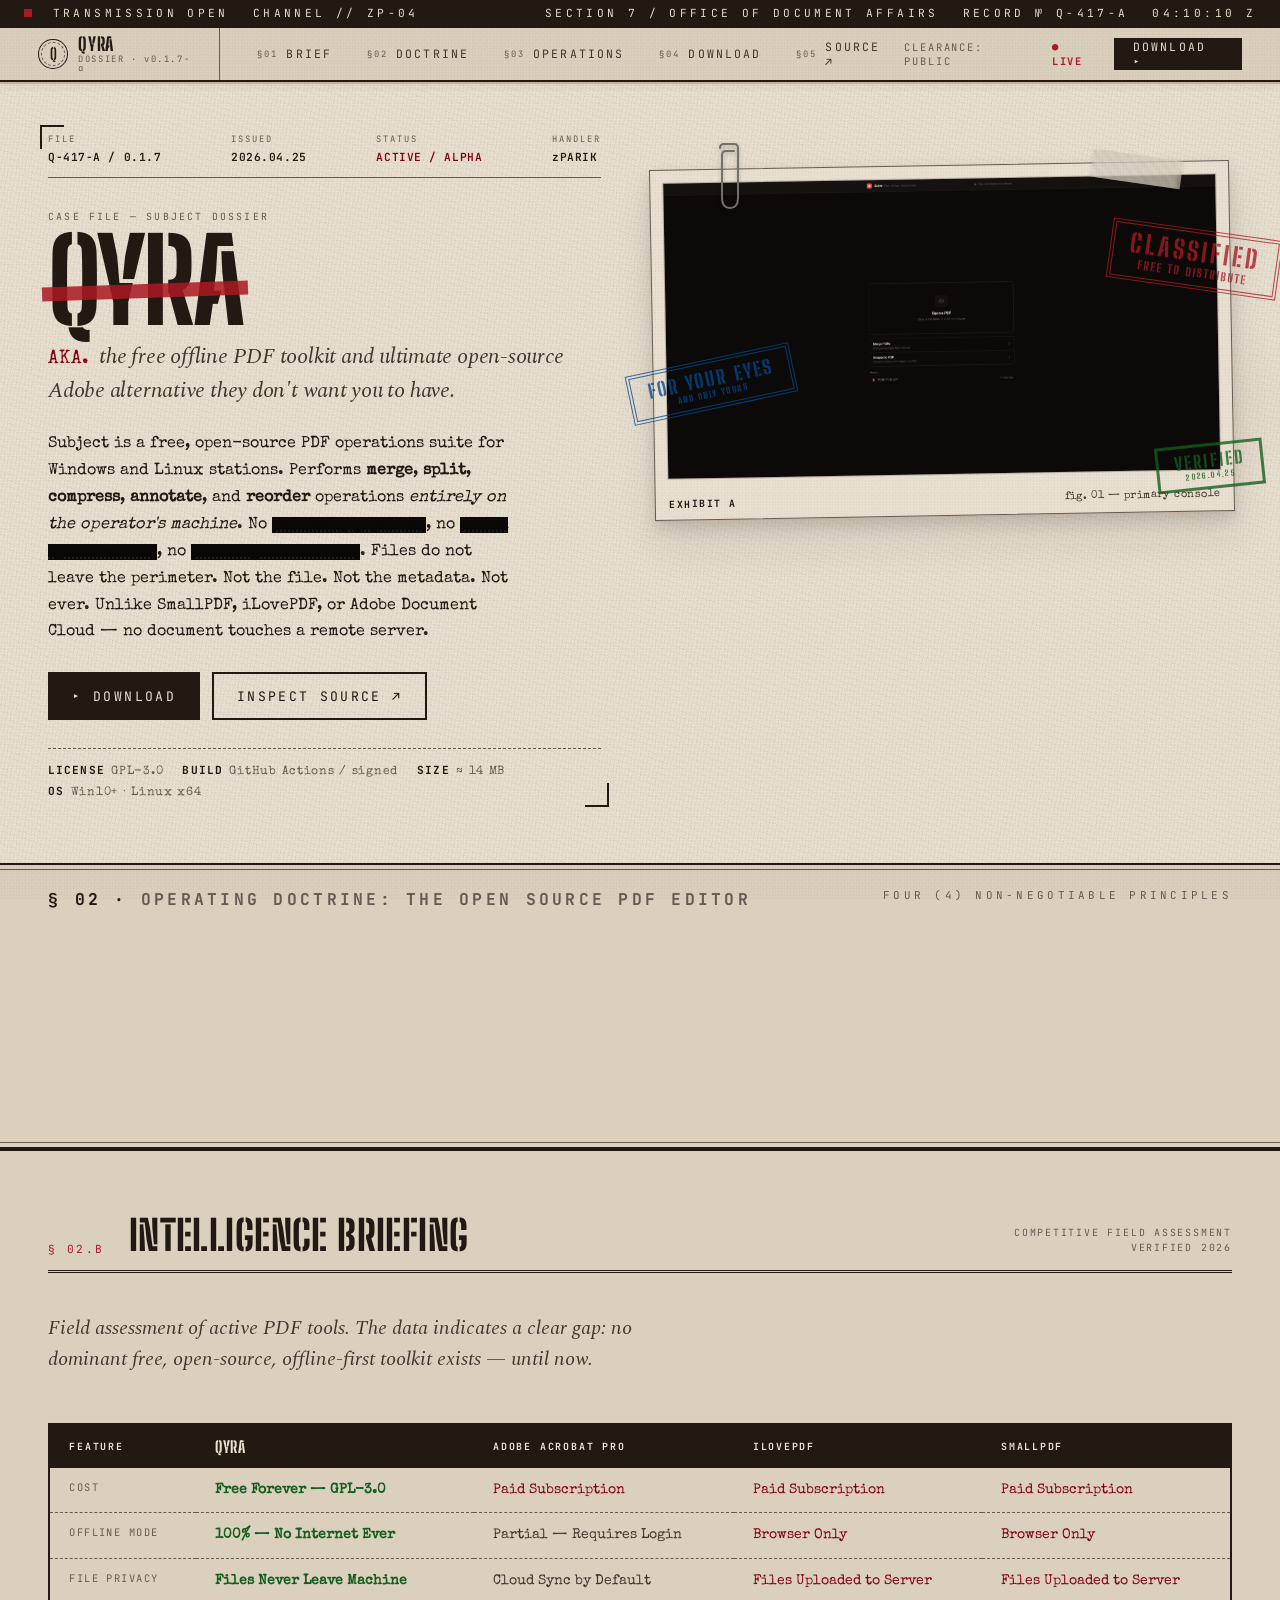
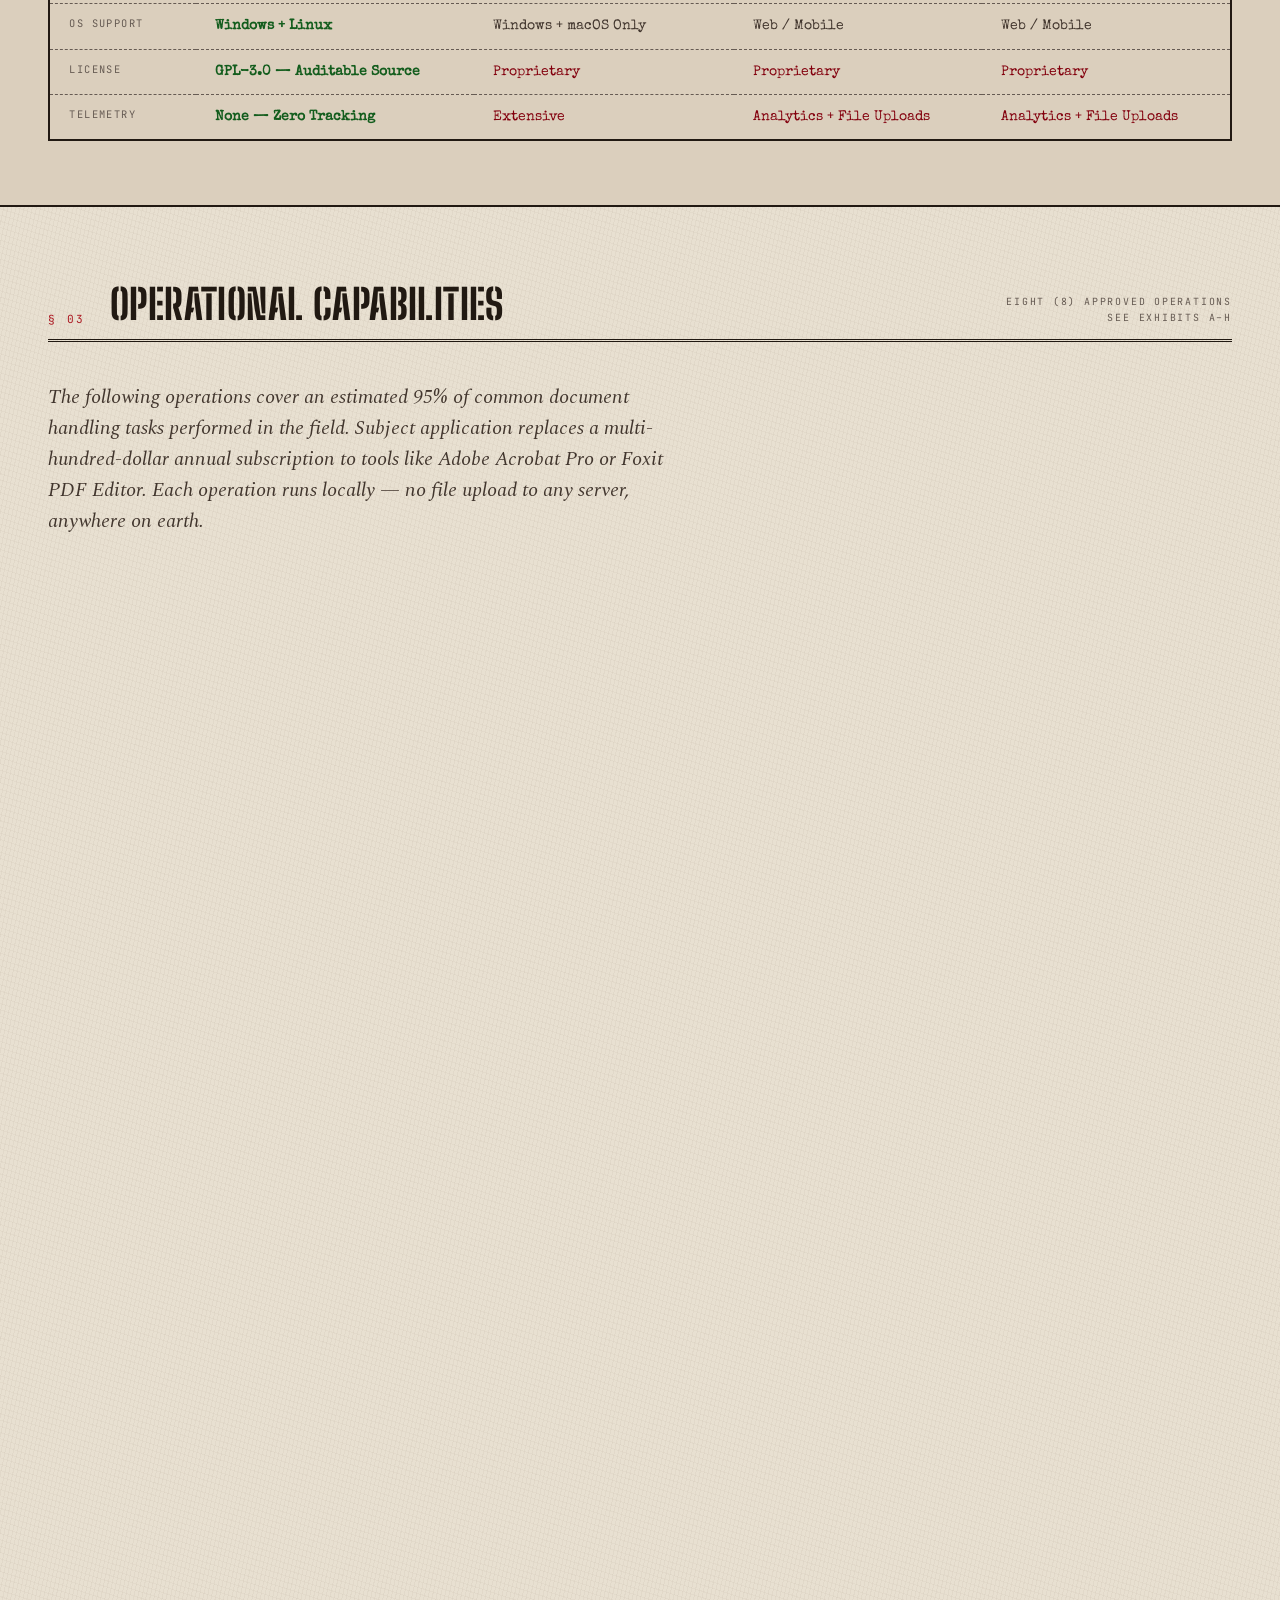
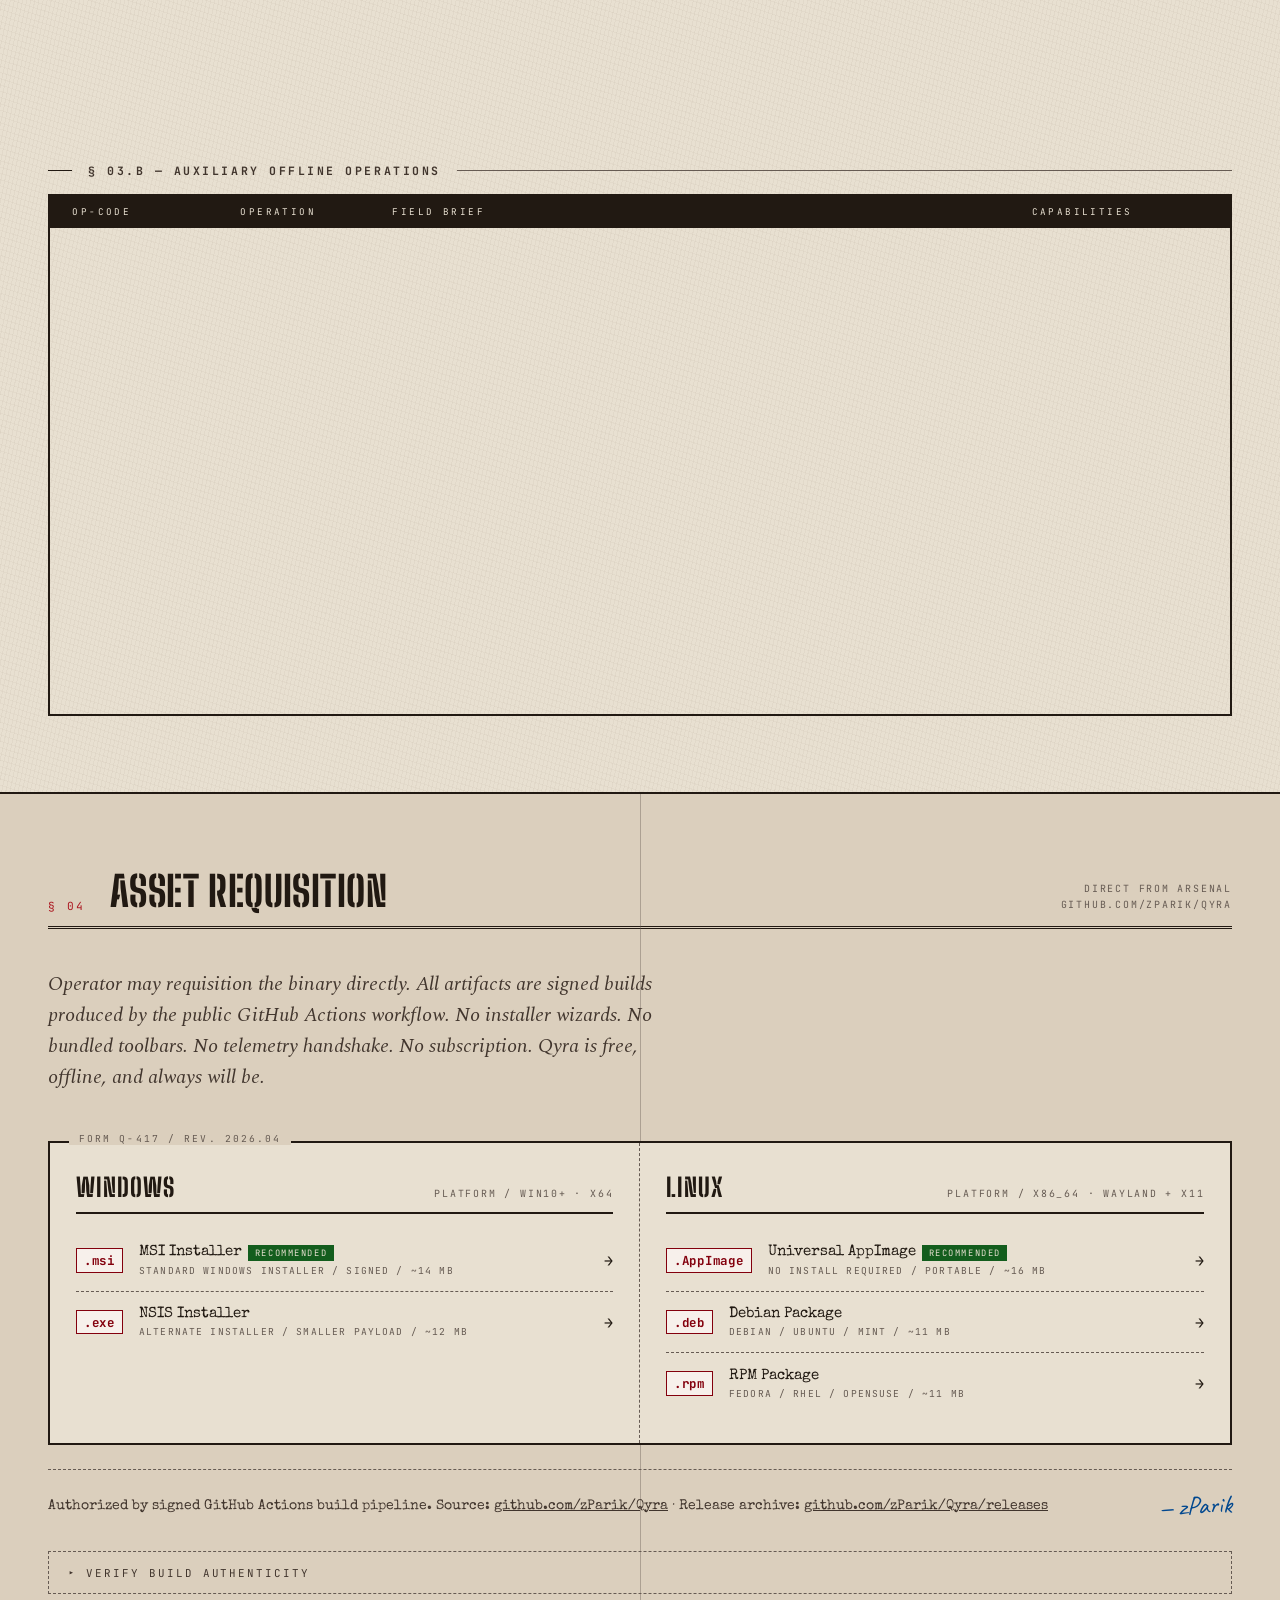
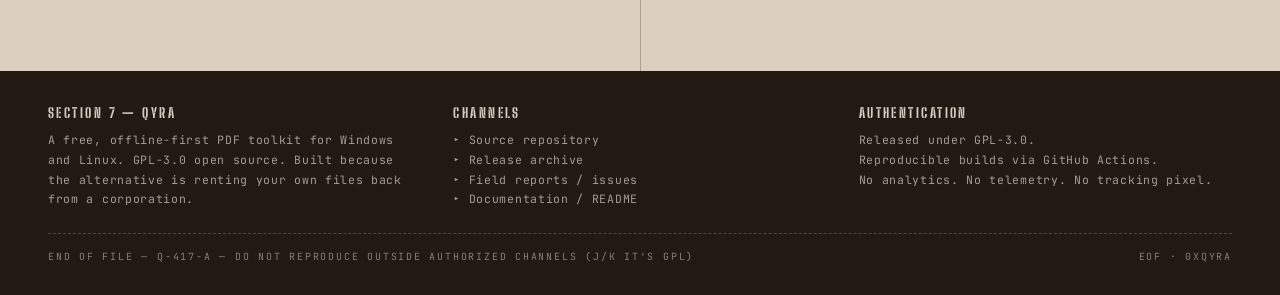
==== commit 9bb93364: "Update index.html" ====
--- a/index.html
+++ b/index.html
@@ -262,11 +262,11 @@
         </thead>
         <tbody>
           <tr>
-            <td>Annual Cost</td>
-            <td class="it-win">$0 — Free Forever</td>
-            <td class="it-lose">$239.88 / yr</td>
-            <td class="it-lose">$84 / yr (Pro)</td>
-            <td class="it-lose">$108 / yr (Pro)</td>
+            <td>Cost</td>
+            <td class="it-win">Free Forever — GPL-3.0</td>
+            <td class="it-lose">Paid Subscription</td>
+            <td class="it-lose">Paid Subscription</td>
+            <td class="it-lose">Paid Subscription</td>
           </tr>
           <tr>
             <td>Offline Mode</td>
@@ -318,7 +318,7 @@
   <p class="section-lede">
     The following operations cover an estimated 95% of common document handling
     tasks performed in the field. Subject application replaces a multi-hundred-dollar
-    annual subscription to tools like Adobe Acrobat Pro ($239.88/yr) or Foxit PDF Editor.
+    annual subscription to tools like Adobe Acrobat Pro or Foxit PDF Editor.
     Each operation runs locally — no file upload to any server, anywhere on earth.
   </p>
 
@@ -424,7 +424,7 @@
       <h2 class="section-head-title">Asset Requisition<span class="sr-only"> — Download Free Offline PDF Toolkit for Windows and Linux</span></h2>
       <div class="section-head-meta">DIRECT FROM ARSENAL<br>github.com/zParik/Qyra</div>
     </header>
-    <p class="section-lede">Operator may requisition the binary directly. All artifacts are signed builds produced by the public GitHub Actions workflow. No installer wizards. No bundled toolbars. No telemetry handshake. No subscription — Adobe Acrobat Pro costs $239.88/yr; Qyra costs $0.</p>
+    <p class="section-lede">Operator may requisition the binary directly. All artifacts are signed builds produced by the public GitHub Actions workflow. No installer wizards. No bundled toolbars. No telemetry handshake. No subscription. Qyra is free, offline, and always will be.</p>
     <div class="req-form">
       <div class="req-col">
         <div class="req-col-head">
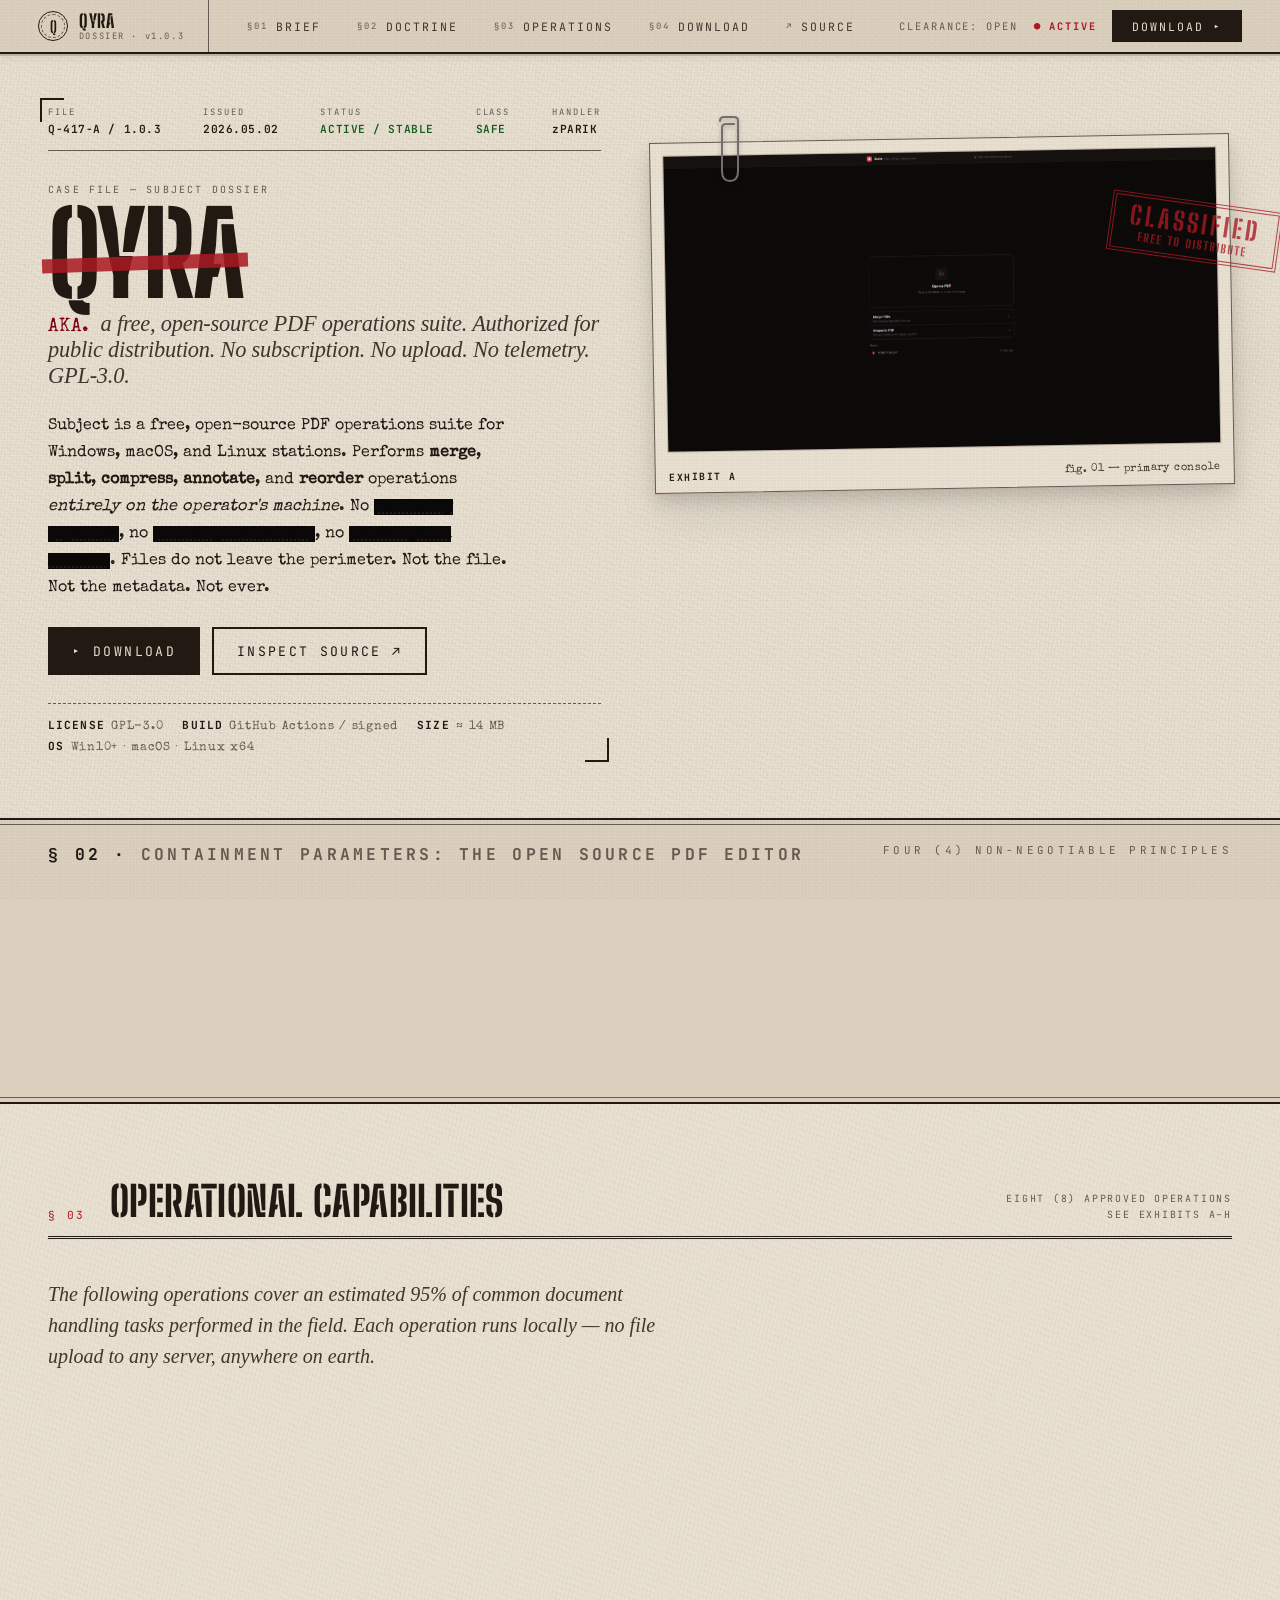
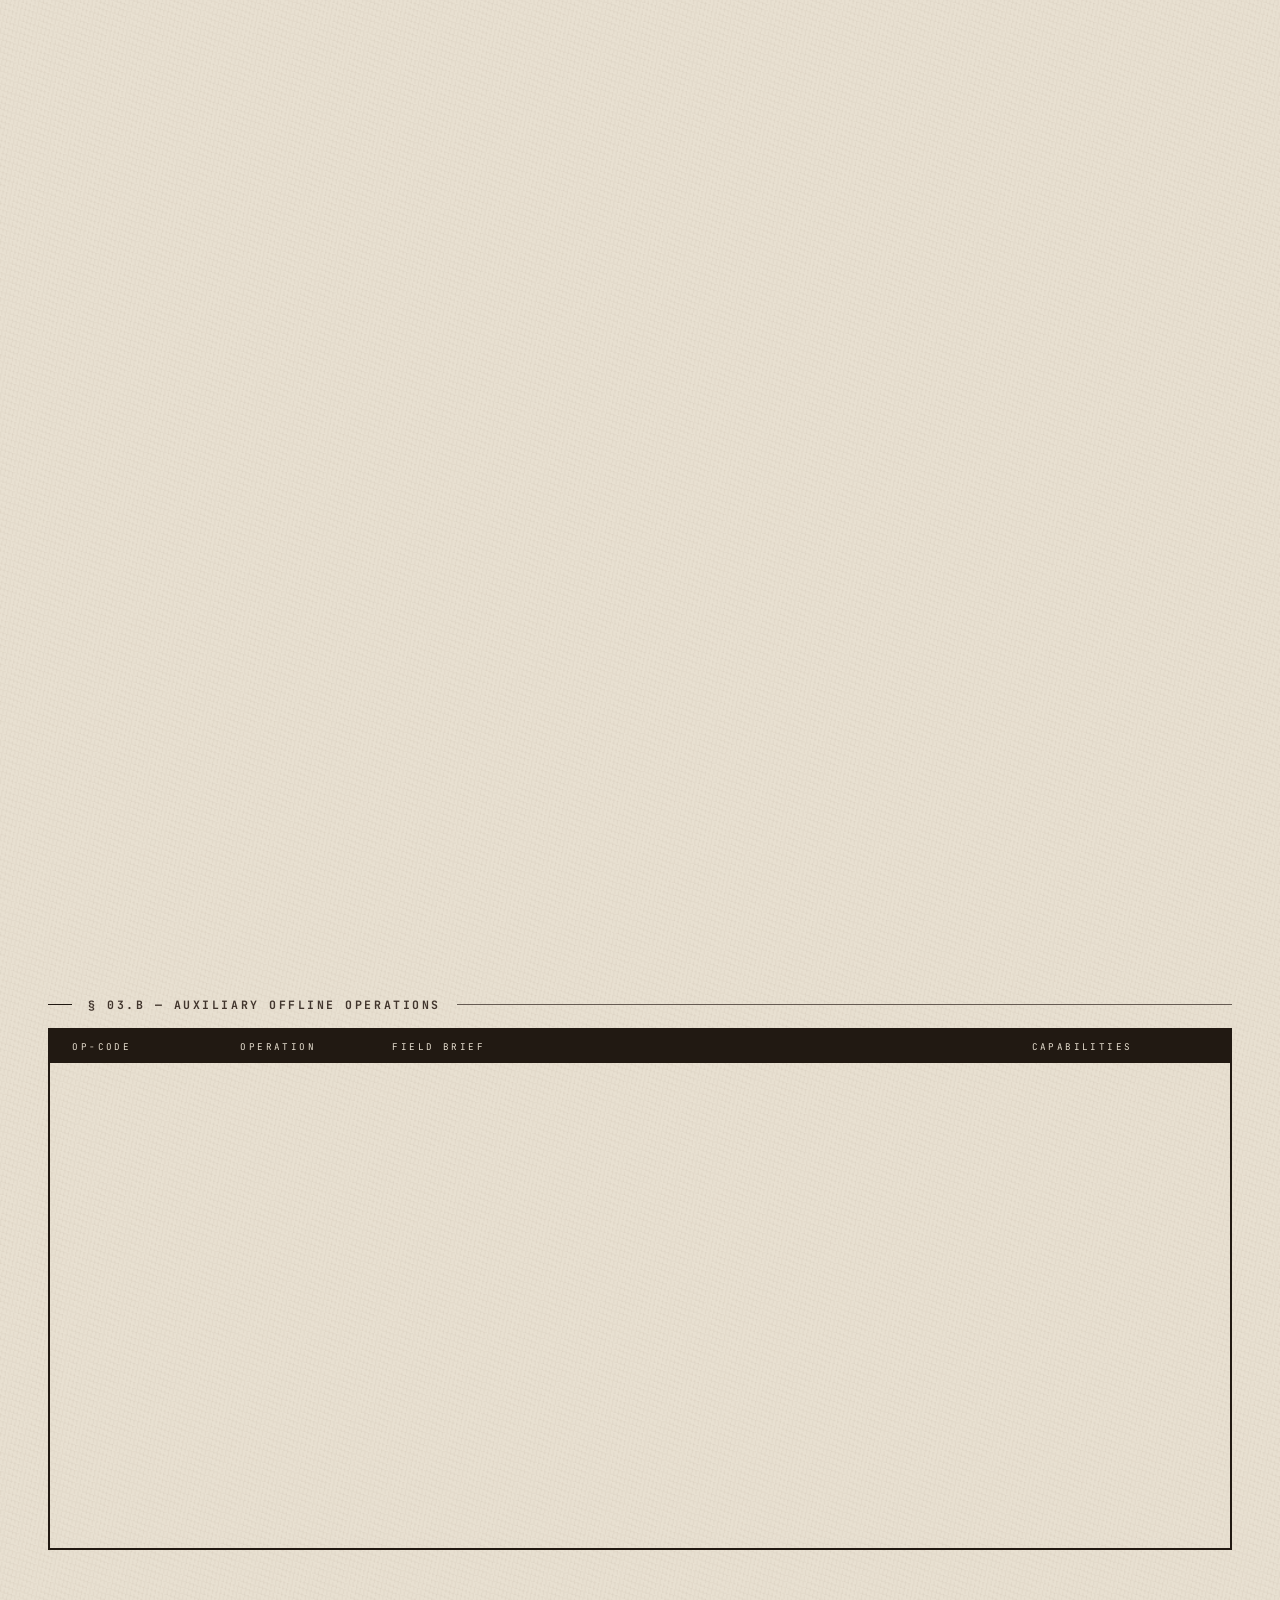
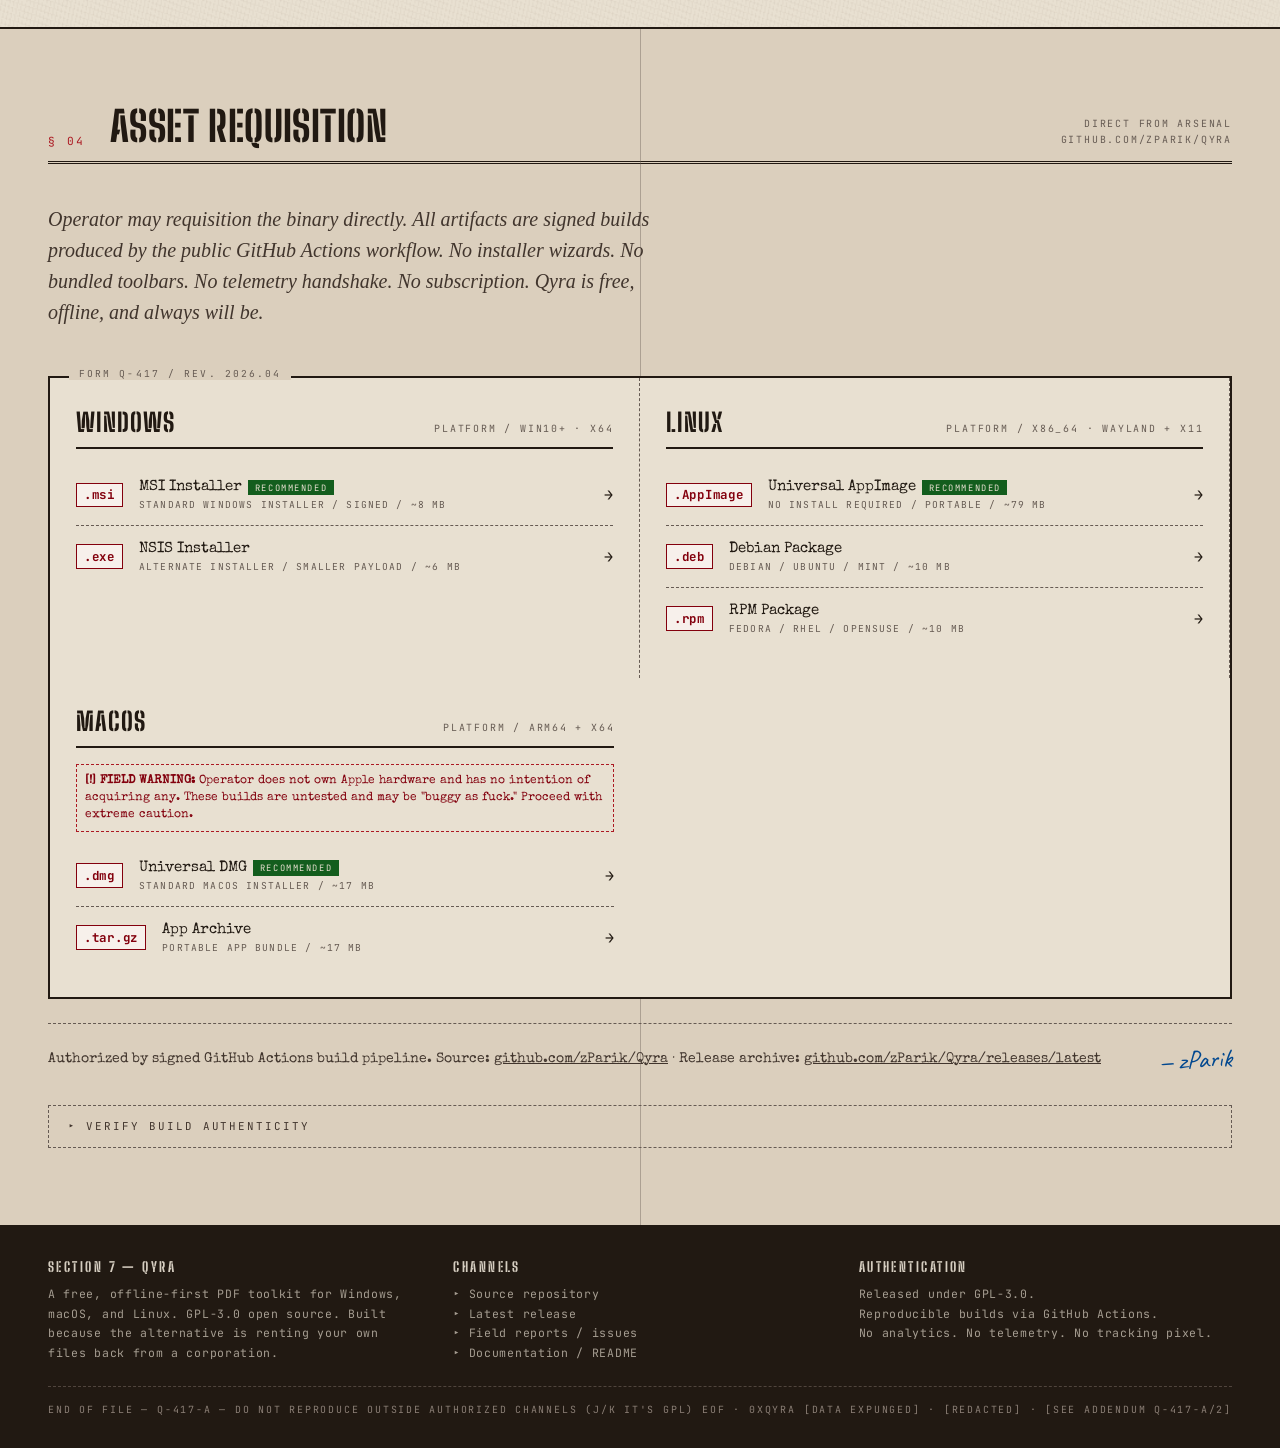
==== commit 810d619c: "chore: add design skill definitions and page assets Commits the .agents skill set, local Claude perm" ====
--- a/index.html
+++ b/index.html
@@ -6,9 +6,10 @@
 <title>Qyra: Free Offline PDF Toolkit & Acrobat Alternative</title>
 <meta name="google-site-verification" content="6oEq_tf1xUqrzgPqAeHx71kW3eQKscvp-yzKYCR2a14" />
 <meta name="title" content="Qyra: Free Offline PDF Toolkit & Acrobat Alternative" />
-<meta name="description" content="Qyra is a free, offline-first PDF toolkit for Windows and Linux. Merge, split, compress, and annotate PDFs locally — no cloud upload, no telemetry, no subscription. Open-source Adobe Acrobat alternative. GPL-3.0." />
-<meta name="keywords" content="free offline PDF toolkit, Adobe Acrobat alternative, open source PDF editor, merge PDFs locally, offline PDF software, no-telemetry PDF editor, local-only PDF processor, privacy-focused PDF toolkit, offline-first PDF editor, GPL-3.0 PDF software, free PDF editor Windows Linux, PDF merger no upload, compress PDF offline, split PDF locally, no subscription PDF editor, secure PDF toolkit, iLovePDF alternative, SmallPDF alternative" />
+<meta name="description" content="Qyra is a free, offline-first PDF toolkit for Windows, macOS, and Linux. Merge, split, compress, and annotate PDFs locally — no cloud upload, no telemetry, no subscription. Open-source Adobe Acrobat alternative. GPL-3.0." />
+<meta name="keywords" content="free offline PDF toolkit, Adobe Acrobat alternative, open source PDF editor, merge PDFs locally, offline PDF software, no-telemetry PDF editor, local-only PDF processor, privacy-focused PDF toolkit, offline-first PDF editor, GPL-3.0 PDF software, free PDF editor Windows macOS Linux, PDF merger no upload, compress PDF offline, split PDF locally, no subscription PDF editor, secure PDF toolkit, iLovePDF alternative, SmallPDF alternative" />
 <meta name="author" content="zParik" />
+<link rel="icon" href="images/qyra-logo.png" type="image/png" />
 <link rel="canonical" href="https://zparik.github.io/Qyra-page/" />
 <link rel="sitemap" type="application/xml" href="https://zparik.github.io/Qyra-page/sitemap.xml" />
 <meta property="og:type" content="website" />
@@ -27,10 +28,10 @@
   "@type": "SoftwareApplication",
   "name": "Qyra",
   "url": "https://zparik.github.io/Qyra-page/",
-  "operatingSystem": ["Windows 10", "Windows 11", "Linux"],
+  "operatingSystem": ["Windows 10", "Windows 11", "macOS", "Linux"],
   "applicationCategory": "BusinessApplication",
   "applicationSubCategory": "PDFEditor",
-  "softwareVersion": "0.1.7",
+  "softwareVersion": "1.0.3",
   "fileSize": "14MB",
   "isAccessibleForFree": true,
   "license": "https://www.gnu.org/licenses/gpl-3.0.html",
@@ -40,7 +41,7 @@
     "price": "0",
     "priceCurrency": "USD"
   },
-  "description": "Free, offline-first, open-source PDF toolkit and Adobe Acrobat alternative for Windows and Linux. Perform merge, split, compress, annotate, reorder, and image-to-PDF operations entirely on your local machine. No cloud upload. No telemetry. GPL-3.0.",
+  "description": "Free, offline-first, open-source PDF toolkit and Adobe Acrobat alternative for Windows, macOS, and Linux. Perform merge, split, compress, annotate, reorder, and image-to-PDF operations entirely on your local machine. No cloud upload. No telemetry. GPL-3.0.",
   "featureList": [
     "Merge multiple PDFs offline",
     "Split PDFs by page range",
@@ -60,7 +61,7 @@
     "name": "zParik",
     "url": "https://github.com/zParik"
   },
-  "downloadUrl": "https://github.com/zParik/Qyra/releases",
+  "downloadUrl": "https://github.com/zParik/Qyra/releases/latest",
   "screenshot": "https://zparik.github.io/Qyra-page/images/qyra-offline-pdf-toolkit-interface.png"
 }
 </script>
@@ -98,7 +99,7 @@
       "name": "Is Qyra an open source Adobe Acrobat alternative?",
       "acceptedAnswer": {
         "@type": "Answer",
-        "text": "Yes. Qyra is a free, open source alternative to Adobe Acrobat Pro for Windows and Linux. It supports merging, splitting, compressing, annotating, reordering, and converting PDFs — all without requiring a subscription or internet connection."
+        "text": "Yes. Qyra is a free, open source alternative to Adobe Acrobat Pro for Windows, macOS, and Linux. It supports merging, splitting, compressing, annotating, reordering, and converting PDFs — all without requiring a subscription or internet connection."
       }
     },
     {
@@ -106,7 +107,7 @@
       "name": "What operating systems does Qyra support?",
       "acceptedAnswer": {
         "@type": "Answer",
-        "text": "Qyra supports Windows 10 and later (x64) and Linux (x86_64, with both Wayland and X11 support). Installers are available as MSI, EXE, AppImage, DEB, and RPM."
+        "text": "Qyra supports Windows 10 and later (x64), macOS (universal — Apple Silicon and Intel), and Linux (x86_64, with both Wayland and X11 support). Installers are available as MSI, EXE, DMG, AppImage, DEB, and RPM."
       }
     },
     {
@@ -122,30 +123,19 @@
 </script>
 <link rel="preconnect" href="https://fonts.googleapis.com" />
 <link rel="preconnect" href="https://fonts.gstatic.com" crossorigin />
-<link href="https://fonts.googleapis.com/css2?family=Special+Elite&family=JetBrains+Mono:wght@400;500;700&family=Spectral:ital,wght@0,400;0,600;1,400&family=Big+Shoulders+Stencil+Display:wght@700;800;900&family=Caveat:wght@500;700&display=swap" rel="stylesheet" />
+<link href="https://fonts.googleapis.com/css2?family=Special+Elite&family=JetBrains+Mono:wght@400;500;700&family=Big+Shoulders+Stencil+Display:wght@700;800;900&family=Caveat:wght@500;700&display=swap" rel="stylesheet" />
 <link rel="stylesheet" href="style.css" />
 </head>
 <body>
 <a href="#brief" class="skip-link">Skip to main content</a>
 
-<div class="classified-bar">
-  <div class="left">
-    <span><span class="blink"></span>&nbsp;&nbsp;TRANSMISSION OPEN</span>
-    <span>CHANNEL // ZP-04</span>
-  </div>
-  <div class="right">
-    <span>SECTION 7 / OFFICE OF DOCUMENT AFFAIRS</span>
-    <span>RECORD № Q-417-A</span>
-    <span id="ts">▣ ▣ : ▣ ▣ Z</span>
-  </div>
-</div>
 
 <nav id="site-nav">
   <div class="nav-mark">
     <div class="nav-seal">Q</div>
     <div class="nav-mark-text">
       <span class="nav-mark-name">QYRA</span>
-      <span class="nav-mark-sub">DOSSIER · v0.1.7-α</span>
+      <span class="nav-mark-sub">DOSSIER · v1.0.3</span>
     </div>
   </div>
   <div class="nav-tabs">
@@ -153,12 +143,12 @@
     <a href="#doctrine" class="nav-tab" data-num="§02">Doctrine</a>
     <a href="#operations" class="nav-tab" data-num="§03">Operations</a>
     <a href="#requisition" class="nav-tab" data-num="§04">Download</a>
-    <a href="https://github.com/zParik/Qyra" target="_blank" rel="noopener" class="nav-tab" data-num="§05">Source ↗</a>
+    <a href="https://github.com/zParik/Qyra" target="_blank" rel="noopener" class="nav-tab" data-num="↗">Source</a>
   </div>
   <div class="nav-spacer"></div>
   <div class="nav-status">
-    <span>CLEARANCE: PUBLIC</span>
-    <span style="color:var(--stamp-red); font-weight:700;">● LIVE</span>
+    <span>CLEARANCE: OPEN</span>
+    <span style="color:var(--stamp-red); font-weight:700;">● ACTIVE</span>
   </div>
   <button id="nav-hamburger" class="nav-hamburger" aria-label="Open navigation" aria-expanded="false" aria-controls="nav-mobile-menu">
     <span></span><span></span><span></span>
@@ -170,7 +160,7 @@
     <a href="#doctrine" class="nav-mobile-link" data-num="§02">Doctrine</a>
     <a href="#operations" class="nav-mobile-link" data-num="§03">Operations</a>
     <a href="#requisition" class="nav-mobile-link" data-num="§04">Download</a>
-    <a href="https://github.com/zParik/Qyra" target="_blank" rel="noopener" class="nav-mobile-link" data-num="§05">Source ↗</a>
+    <a href="https://github.com/zParik/Qyra" target="_blank" rel="noopener" class="nav-mobile-link" data-num="↗">Source ↗</a>
   </div>
 </nav>
 
@@ -178,24 +168,24 @@
   <div class="hero-grid">
     <div class="case-head">
       <div class="case-meta">
-        <dl class="case-meta-block"><dt>FILE</dt><dd>Q-417-A / 0.1.7</dd></dl>
-        <dl class="case-meta-block"><dt>ISSUED</dt><dd>2026.04.25</dd></dl>
-        <dl class="case-meta-block"><dt>STATUS</dt><dd style="color:var(--stamp-red-deep);">ACTIVE / ALPHA</dd></dl>
+        <dl class="case-meta-block"><dt>FILE</dt><dd>Q-417-A / 1.0.3</dd></dl>
+        <dl class="case-meta-block"><dt>ISSUED</dt><dd>2026.05.02</dd></dl>
+        <dl class="case-meta-block"><dt>STATUS</dt><dd style="color:var(--stamp-green);">ACTIVE / STABLE</dd></dl>
+        <dl class="case-meta-block"><dt>CLASS</dt><dd style="color:var(--stamp-green);">SAFE</dd></dl>
         <dl class="case-meta-block"><dt>HANDLER</dt><dd>zPARIK</dd></dl>
       </div>
       <div class="case-file-num">CASE FILE — SUBJECT DOSSIER</div>
       <h1 class="case-codename"><span class="strike">QYRA</span><span class="sr-only"> — Free Offline PDF Toolkit & Adobe Acrobat Alternative</span></h1>
-      <p class="case-subname"><span class="red">aka.</span> &nbsp;the free offline PDF toolkit and ultimate open-source Adobe alternative they don't want you to have.</p>
+      <p class="case-subname"><span class="red">aka.</span> &nbsp;a free, open-source PDF operations suite. Authorized for public distribution. No subscription. No upload. No telemetry. GPL-3.0.</p>
       <p class="case-summary">
-        Subject is a free, open-source PDF operations suite for Windows
-        and Linux stations. Performs <strong>merge</strong>, <strong>split</strong>,
+        Subject is a free, open-source PDF operations suite for Windows,
+        macOS, and Linux stations. Performs <strong>merge</strong>, <strong>split</strong>,
         <strong>compress</strong>, <strong>annotate</strong>, and <strong>reorder</strong>
         operations <em>entirely on the operator's machine</em>. No
         <span class="redacted">telemetry pipeline</span>, no
         <span class="redacted">cloud upload server</span>, no
         <span class="redacted">subscription harvest</span>.
         Files do not leave the perimeter. Not the file. Not the metadata. Not ever.
-        Unlike SmallPDF, iLovePDF, or Adobe Document Cloud — no document touches a remote server.
       </p>
       <div class="case-actions">
         <a href="#requisition" class="btn-stamp">▸ Download</a>
@@ -205,7 +195,7 @@
         <span><strong>LICENSE</strong> GPL-3.0</span>
         <span><strong>BUILD</strong> GitHub Actions / signed</span>
         <span><strong>SIZE</strong> ≈ 14 MB</span>
-        <span><strong>OS</strong> Win10+ · Linux x64</span>
+        <span><strong>OS</strong> Win10+ · macOS · Linux x64</span>
       </div>
     </div>
 
@@ -213,113 +203,42 @@
       <svg class="paperclip" viewBox="0 0 30 70" xmlns="http://www.w3.org/2000/svg">
         <path d="M 8 5 Q 8 1 12 1 L 22 1 Q 26 1 26 5 L 26 55 Q 26 65 18 65 Q 10 65 10 55 L 10 12 Q 10 8 14 8 L 22 8" fill="none" stroke="oklch(55% 0.005 80)" stroke-width="2" stroke-linecap="round"/>
       </svg>
-      <div class="tape"></div>
       <div class="exhibit-photo">
-        <img src="images/qyra-offline-pdf-toolkit-interface.png" alt="Qyra free offline PDF toolkit interface — merge, split, compress and annotate PDFs on Windows and Linux with no upload" />
+        <img src="images/qyra-offline-pdf-toolkit-interface.png" alt="Qyra free offline PDF toolkit interface — merge, split, compress and annotate PDFs on Windows, macOS, and Linux with no upload" />
         <div class="exhibit-caption">
           <strong>EXHIBIT A</strong>
           <span>fig. 01 — primary console</span>
         </div>
       </div>
       <div class="stamp stamp-classified">CLASSIFIED<span class="stamp-sub">FREE TO DISTRIBUTE</span></div>
-      <div class="stamp stamp-eyes">FOR YOUR EYES<span class="stamp-sub">AND ONLY YOURS</span></div>
-      <div class="stamp stamp-approved">VERIFIED<span class="stamp-sub">2026.04.25</span></div>
     </div>
   </div>
 </section>
 
 <section class="doctrine" id="doctrine">
   <div class="doctrine-title">
-    <h2><strong>§ 02 ·</strong> OPERATING DOCTRINE: THE OPEN SOURCE PDF EDITOR</h2>
+    <h2><strong>§ 02 ·</strong> CONTAINMENT PARAMETERS: THE OPEN SOURCE PDF EDITOR</h2>
     <span>FOUR (4) NON-NEGOTIABLE PRINCIPLES</span>
   </div>
   <div class="doctrine-grid">
-    <div class="doctrine-item reveal-item"><div class="doctrine-num">PRINCIPLE 01</div><div class="doctrine-head">Free. Forever.</div><div class="doctrine-body">No trial. No freemium tier. No "starter plan." Released under GPL-3.0. Fork it, ship it, sell it — but keep it open.</div></div>
-    <div class="doctrine-item reveal-item"><div class="doctrine-num">PRINCIPLE 02</div><div class="doctrine-head">Off the Wire.</div><div class="doctrine-body">No internet required. Not on install. Not on launch. Not when handling files. The application has no use for your network.</div></div>
-    <div class="doctrine-item reveal-item"><div class="doctrine-num">PRINCIPLE 03</div><div class="doctrine-head">Files Stay Local.</div><div class="doctrine-body">Every operation runs on your hardware. Nothing leaves the machine — not the document, not the page count, not the filename.</div></div>
-    <div class="doctrine-item reveal-item"><div class="doctrine-num">PRINCIPLE 04</div><div class="doctrine-head">Read the Source.</div><div class="doctrine-body">Open source, verifiable, reproducible. Every release builds from a public GitHub Action. Trust nothing. Verify everything.</div></div>
+    <div class="doctrine-item reveal-item"><div class="doctrine-num">PRINCIPLE 01</div><div class="doctrine-head">Free. Forever.</div><div class="doctrine-body">No trial. No freemium tier. No "<span class="redacted">starter plan</span>." Released under GPL-3.0. Fork it, ship it, sell it — but keep it open.</div></div>
+    <div class="doctrine-item reveal-item"><div class="doctrine-num">PRINCIPLE 02</div><div class="doctrine-head">Off the Wire.</div><div class="doctrine-body">No internet required. Not on install. Not on launch. Not when handling files. The application has no use for your <span class="redacted">network</span>.</div></div>
+    <div class="doctrine-item reveal-item"><div class="doctrine-num">PRINCIPLE 03</div><div class="doctrine-head">Files Stay Local.</div><div class="doctrine-body">Every operation runs on your hardware. Nothing leaves the machine — not the document, not the page count, not the <span class="redacted">filename</span>.</div></div>
+    <div class="doctrine-item reveal-item"><div class="doctrine-num">PRINCIPLE 04</div><div class="doctrine-head">Read the Source.</div><div class="doctrine-body">Open source, verifiable, reproducible. Every release builds from a public GitHub Action. Trust <span class="redacted">nothing</span>. Verify everything.</div></div>
   </div>
 </section>
 
-<section class="intel-brief">
-  <div class="intel-brief-inner">
-    <header class="section-head">
-      <div class="section-head-num">§ 02.B</div>
-      <h2 class="section-head-title">Intelligence Briefing<span class="sr-only">: Qyra vs Adobe Acrobat vs iLovePDF vs Smallpdf — Free Offline PDF Tool Comparison</span></h2>
-      <div class="section-head-meta">COMPETITIVE FIELD ASSESSMENT<br>VERIFIED 2026</div>
-    </header>
-    <p class="section-lede">Field assessment of active PDF tools. The data indicates a clear gap: no dominant free, open-source, offline-first toolkit exists — until now.</p>
-    <div class="intel-table-wrap">
-      <table class="intel-table">
-        <thead>
-          <tr>
-            <th scope="col">Feature</th>
-            <th scope="col"><span class="it-brand">Qyra</span></th>
-            <th scope="col">Adobe Acrobat Pro</th>
-            <th scope="col">iLovePDF</th>
-            <th scope="col">Smallpdf</th>
-          </tr>
-        </thead>
-        <tbody>
-          <tr>
-            <td>Cost</td>
-            <td class="it-win">Free Forever — GPL-3.0</td>
-            <td class="it-lose">Paid Subscription</td>
-            <td class="it-lose">Paid Subscription</td>
-            <td class="it-lose">Paid Subscription</td>
-          </tr>
-          <tr>
-            <td>Offline Mode</td>
-            <td class="it-win">100% — No Internet Ever</td>
-            <td class="it-mid">Partial — Requires Login</td>
-            <td class="it-lose">Browser Only</td>
-            <td class="it-lose">Browser Only</td>
-          </tr>
-          <tr>
-            <td>File Privacy</td>
-            <td class="it-win">Files Never Leave Machine</td>
-            <td class="it-mid">Cloud Sync by Default</td>
-            <td class="it-lose">Files Uploaded to Server</td>
-            <td class="it-lose">Files Uploaded to Server</td>
-          </tr>
-          <tr>
-            <td>OS Support</td>
-            <td class="it-win">Windows + Linux</td>
-            <td class="it-mid">Windows + macOS Only</td>
-            <td class="it-mid">Web / Mobile</td>
-            <td class="it-mid">Web / Mobile</td>
-          </tr>
-          <tr>
-            <td>License</td>
-            <td class="it-win">GPL-3.0 — Auditable Source</td>
-            <td class="it-lose">Proprietary</td>
-            <td class="it-lose">Proprietary</td>
-            <td class="it-lose">Proprietary</td>
-          </tr>
-          <tr>
-            <td>Telemetry</td>
-            <td class="it-win">None — Zero Tracking</td>
-            <td class="it-lose">Extensive</td>
-            <td class="it-lose">Analytics + File Uploads</td>
-            <td class="it-lose">Analytics + File Uploads</td>
-          </tr>
-        </tbody>
-      </table>
-    </div>
-  </div>
-</section>
 
 <section class="dossier" id="operations">
   <header class="section-head">
     <div class="section-head-num">§ 03</div>
-    <h2 class="section-head-title">Operational Capabilities<span class="sr-only"> — Merge PDF, Split PDF, Compress, Annotate and More: Free Offline PDF Tools for Windows and Linux</span></h2>
+    <h2 class="section-head-title">Operational Capabilities<span class="sr-only"> — Merge PDF, Split PDF, Compress, Annotate and More: Free Offline PDF Tools for Windows, macOS, and Linux</span></h2>
     <div class="section-head-meta">EIGHT (8) APPROVED OPERATIONS<br>SEE EXHIBITS A–H</div>
   </header>
   <p class="section-lede">
     The following operations cover an estimated 95% of common document handling
-    tasks performed in the field. Subject application replaces a multi-hundred-dollar
-    annual subscription to tools like Adobe Acrobat Pro or Foxit PDF Editor.
-    Each operation runs locally — no file upload to any server, anywhere on earth.
+    tasks performed in the field. Each operation runs locally — no file upload
+    to any server, anywhere on earth.
   </p>
 
   <article class="exhibit-entry reveal-item">
@@ -421,7 +340,7 @@
   <div class="acquisition-inner">
     <header class="section-head">
       <div class="section-head-num">§ 04</div>
-      <h2 class="section-head-title">Asset Requisition<span class="sr-only"> — Download Free Offline PDF Toolkit for Windows and Linux</span></h2>
+      <h2 class="section-head-title">Asset Requisition<span class="sr-only"> (Download) — Free Offline PDF Toolkit for Windows, macOS, and Linux</span></h2>
       <div class="section-head-meta">DIRECT FROM ARSENAL<br>github.com/zParik/Qyra</div>
     </header>
     <p class="section-lede">Operator may requisition the binary directly. All artifacts are signed builds produced by the public GitHub Actions workflow. No installer wizards. No bundled toolbars. No telemetry handshake. No subscription. Qyra is free, offline, and always will be.</p>
@@ -432,8 +351,8 @@
           <div class="req-target">PLATFORM / WIN10+ · x64</div>
         </div>
         <div class="req-list">
-          <a class="req-item" href="https://github.com/zParik/Qyra/releases/download/v0.1.7/qyra_0.1.7_x64_en-US.msi" target="_blank" rel="noopener"><span class="req-ext">.msi</span><span class="req-desc">MSI Installer<span class="req-rec">RECOMMENDED</span><small>standard windows installer / signed / ~14 MB</small></span><span class="req-arrow">→</span></a>
-          <a class="req-item" href="https://github.com/zParik/Qyra/releases/download/v0.1.7/qyra_0.1.7_x64-setup.exe" target="_blank" rel="noopener"><span class="req-ext">.exe</span><span class="req-desc">NSIS Installer<small>alternate installer / smaller payload / ~12 MB</small></span><span class="req-arrow">→</span></a>
+          <a class="req-item" href="https://github.com/zParik/Qyra/releases/download/v1.0.3/Qyra_1.0.3_x64_en-US.msi" target="_blank" rel="noopener"><span class="req-ext">.msi</span><span class="req-desc">MSI Installer<span class="req-rec">RECOMMENDED</span><small>standard windows installer / signed / ~8 MB</small></span><span class="req-arrow">→</span></a>
+          <a class="req-item" href="https://github.com/zParik/Qyra/releases/download/v1.0.3/Qyra_1.0.3_x64-setup.exe" target="_blank" rel="noopener"><span class="req-ext">.exe</span><span class="req-desc">NSIS Installer<small>alternate installer / smaller payload / ~6 MB</small></span><span class="req-arrow">→</span></a>
         </div>
       </div>
       <div class="req-col">
@@ -442,14 +361,27 @@
           <div class="req-target">PLATFORM / x86_64 · Wayland + X11</div>
         </div>
         <div class="req-list">
-          <a class="req-item" href="https://github.com/zParik/Qyra/releases/download/v0.1.7/qyra_0.1.7_amd64.AppImage" target="_blank" rel="noopener"><span class="req-ext">.AppImage</span><span class="req-desc">Universal AppImage<span class="req-rec">RECOMMENDED</span><small>no install required / portable / ~16 MB</small></span><span class="req-arrow">→</span></a>
-          <a class="req-item" href="https://github.com/zParik/Qyra/releases/download/v0.1.7/qyra_0.1.7_amd64.deb" target="_blank" rel="noopener"><span class="req-ext">.deb</span><span class="req-desc">Debian Package<small>debian / ubuntu / mint / ~11 MB</small></span><span class="req-arrow">→</span></a>
-          <a class="req-item" href="https://github.com/zParik/Qyra/releases/download/v0.1.7/qyra-0.1.7-1.x86_64.rpm" target="_blank" rel="noopener"><span class="req-ext">.rpm</span><span class="req-desc">RPM Package<small>fedora / rhel / opensuse / ~11 MB</small></span><span class="req-arrow">→</span></a>
+          <a class="req-item" href="https://github.com/zParik/Qyra/releases/download/v1.0.3/Qyra_1.0.3_amd64.AppImage" target="_blank" rel="noopener"><span class="req-ext">.AppImage</span><span class="req-desc">Universal AppImage<span class="req-rec">RECOMMENDED</span><small>no install required / portable / ~79 MB</small></span><span class="req-arrow">→</span></a>
+          <a class="req-item" href="https://github.com/zParik/Qyra/releases/download/v1.0.3/Qyra_1.0.3_amd64.deb" target="_blank" rel="noopener"><span class="req-ext">.deb</span><span class="req-desc">Debian Package<small>debian / ubuntu / mint / ~10 MB</small></span><span class="req-arrow">→</span></a>
+          <a class="req-item" href="https://github.com/zParik/Qyra/releases/download/v1.0.3/Qyra-1.0.3-1.x86_64.rpm" target="_blank" rel="noopener"><span class="req-ext">.rpm</span><span class="req-desc">RPM Package<small>fedora / rhel / opensuse / ~10 MB</small></span><span class="req-arrow">→</span></a>
+        </div>
+      </div>
+      <div class="req-col">
+        <div class="req-col-head">
+          <div class="req-os">macOS</div>
+          <div class="req-target">PLATFORM / ARM64 + x64</div>
+        </div>
+        <div class="req-list">
+          <div style="font-family:var(--f-typewriter); font-size:0.75rem; color:var(--stamp-red-deep); border:1px dashed var(--stamp-red); padding:0.5rem; margin-bottom:0.8rem; line-height: 1.4;">
+            <strong>[!] FIELD WARNING:</strong> Operator does not own Apple hardware and has no intention of acquiring any. These builds are untested and may be "buggy as fuck." Proceed with extreme caution.
+          </div>
+          <a class="req-item" href="https://github.com/zParik/Qyra/releases/download/v1.0.3/Qyra_1.0.3_universal.dmg" target="_blank" rel="noopener"><span class="req-ext">.dmg</span><span class="req-desc">Universal DMG<span class="req-rec">RECOMMENDED</span><small>standard macOS installer / ~17 MB</small></span><span class="req-arrow">→</span></a>
+          <a class="req-item" href="https://github.com/zParik/Qyra/releases/download/v1.0.3/Qyra_universal.app.tar.gz" target="_blank" rel="noopener"><span class="req-ext">.tar.gz</span><span class="req-desc">App Archive<small>portable app bundle / ~17 MB</small></span><span class="req-arrow">→</span></a>
         </div>
       </div>
     </div>
     <div class="req-footer">
-      <div>Authorized by signed GitHub Actions build pipeline. Source: <a href="https://github.com/zParik/Qyra" target="_blank" rel="noopener">github.com/zParik/Qyra</a> · Release archive: <a href="https://github.com/zParik/Qyra/releases" target="_blank" rel="noopener">github.com/zParik/Qyra/releases</a></div>
+      <div>Authorized by signed GitHub Actions build pipeline. Source: <a href="https://github.com/zParik/Qyra" target="_blank" rel="noopener">github.com/zParik/Qyra</a> · Release archive: <a href="https://github.com/zParik/Qyra/releases/latest" target="_blank" rel="noopener">github.com/zParik/Qyra/releases/latest</a></div>
       <div class="req-sig">— zParik</div>
     </div>
     <details class="verify-block">
@@ -457,7 +389,7 @@
       <div class="verify-body">
         <p>All release artifacts are produced exclusively by the public GitHub Actions workflow — no local builds, no manual uploads.</p>
         <ol>
-          <li>Download the artifact and its <code>.sha256</code> checksum from the <a href="https://github.com/zParik/Qyra/releases" target="_blank" rel="noopener">release archive</a>.</li>
+          <li>Download the artifact and its <code>.sha256</code> checksum from the <a href="https://github.com/zParik/Qyra/releases/latest" target="_blank" rel="noopener">latest release</a>.</li>
           <li>On Linux, run <code>sha256sum -c *.sha256</code>. On Windows, run <code>Get-FileHash &lt;filename&gt; -Algorithm SHA256</code> and compare the output against the published checksum.</li>
           <li>Build logs are publicly viewable at <a href="https://github.com/zParik/Qyra/actions" target="_blank" rel="noopener">github.com/zParik/Qyra/actions</a>. Every release maps 1:1 to a workflow run.</li>
         </ol>
@@ -469,27 +401,17 @@
 
 <footer class="footer">
   <div class="footer-inner">
-    <div><h4>Section 7 — Qyra</h4><p>A free, offline-first PDF toolkit for Windows and Linux. GPL-3.0 open source. Built because the alternative is renting your own files back from a corporation.</p></div>
-    <div><h4>Channels</h4><p><a href="https://github.com/zParik/Qyra" target="_blank" rel="noopener">▸ Source repository</a><br><a href="https://github.com/zParik/Qyra/releases" target="_blank" rel="noopener">▸ Release archive</a><br><a href="https://github.com/zParik/Qyra/issues" target="_blank" rel="noopener">▸ Field reports / issues</a><br><a href="https://github.com/zParik/Qyra#readme" target="_blank" rel="noopener">▸ Documentation / README</a></p></div>
+    <div><h4>Section 7 — Qyra</h4><p>A free, offline-first PDF toolkit for Windows, macOS, and Linux. GPL-3.0 open source. Built because the alternative is renting your own files back from a corporation.</p></div>
+    <div><h4>Channels</h4><p><a href="https://github.com/zParik/Qyra" target="_blank" rel="noopener">▸ Source repository</a><br><a href="https://github.com/zParik/Qyra/releases/latest" target="_blank" rel="noopener">▸ Latest release</a><br><a href="https://github.com/zParik/Qyra/issues" target="_blank" rel="noopener">▸ Field reports / issues</a><br><a href="https://github.com/zParik/Qyra#readme" target="_blank" rel="noopener">▸ Documentation / README</a></p></div>
     <div><h4>Authentication</h4><p>Released under <a href="https://www.gnu.org/licenses/gpl-3.0.html" target="_blank" rel="noopener">GPL-3.0</a>.<br>Reproducible builds via GitHub Actions.<br>No analytics. No telemetry. No tracking pixel.</p></div>
   </div>
   <div class="footer-bottom">
     <span>END OF FILE — Q-417-A — DO NOT REPRODUCE OUTSIDE AUTHORIZED CHANNELS (j/k it's GPL)</span>
     <span>EOF · 0xQYRA</span>
+    <span>[DATA EXPUNGED] · [REDACTED] · [SEE ADDENDUM Q-417-A/2]</span>
   </div>
 </footer>
 
-<script>
-(function () {
-  const ts = document.getElementById('ts');
-  if (!ts) return;
-  function tick() {
-    const d = new Date();
-    ts.textContent = `${String(d.getUTCHours()).padStart(2,'0')}:${String(d.getUTCMinutes()).padStart(2,'0')}:${String(d.getUTCSeconds()).padStart(2,'0')} Z`;
-  }
-  tick(); setInterval(tick, 1000);
-})();
-</script>
 <script src="main.js"></script>
 
 </body>
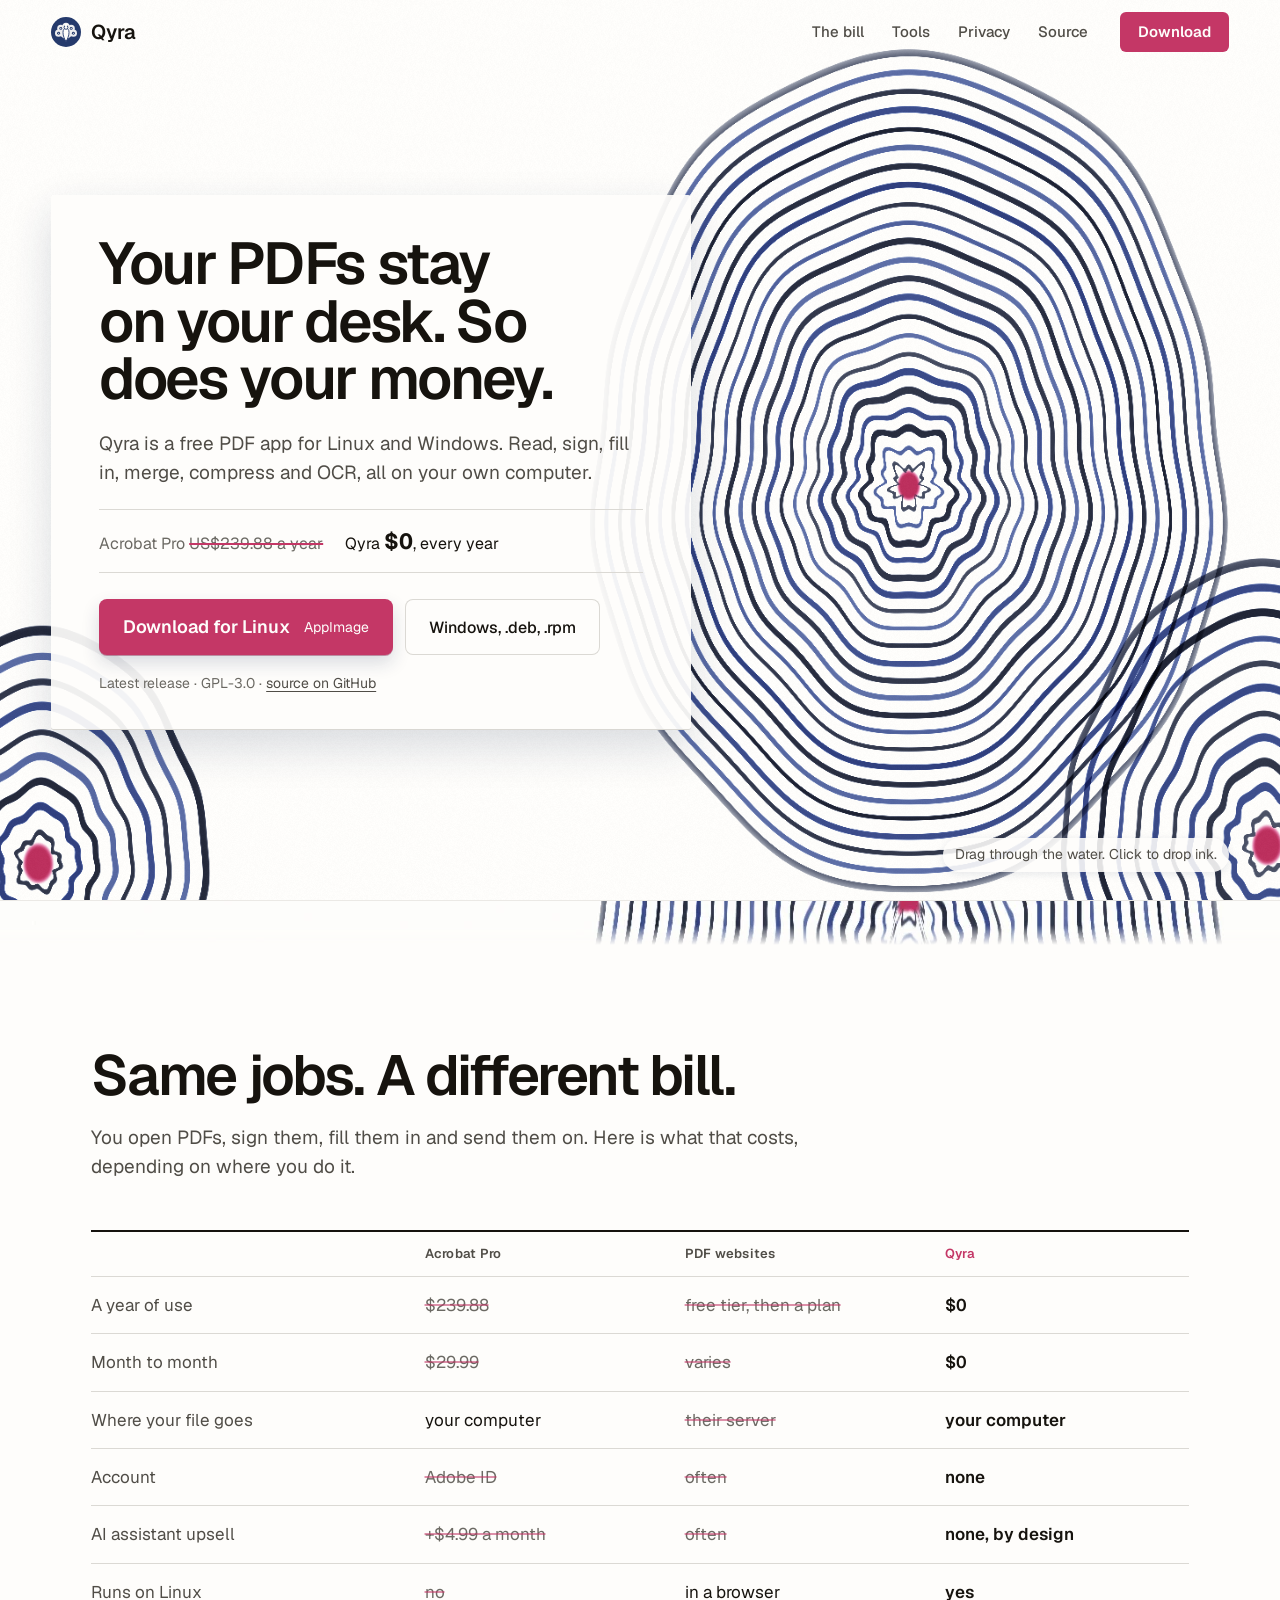
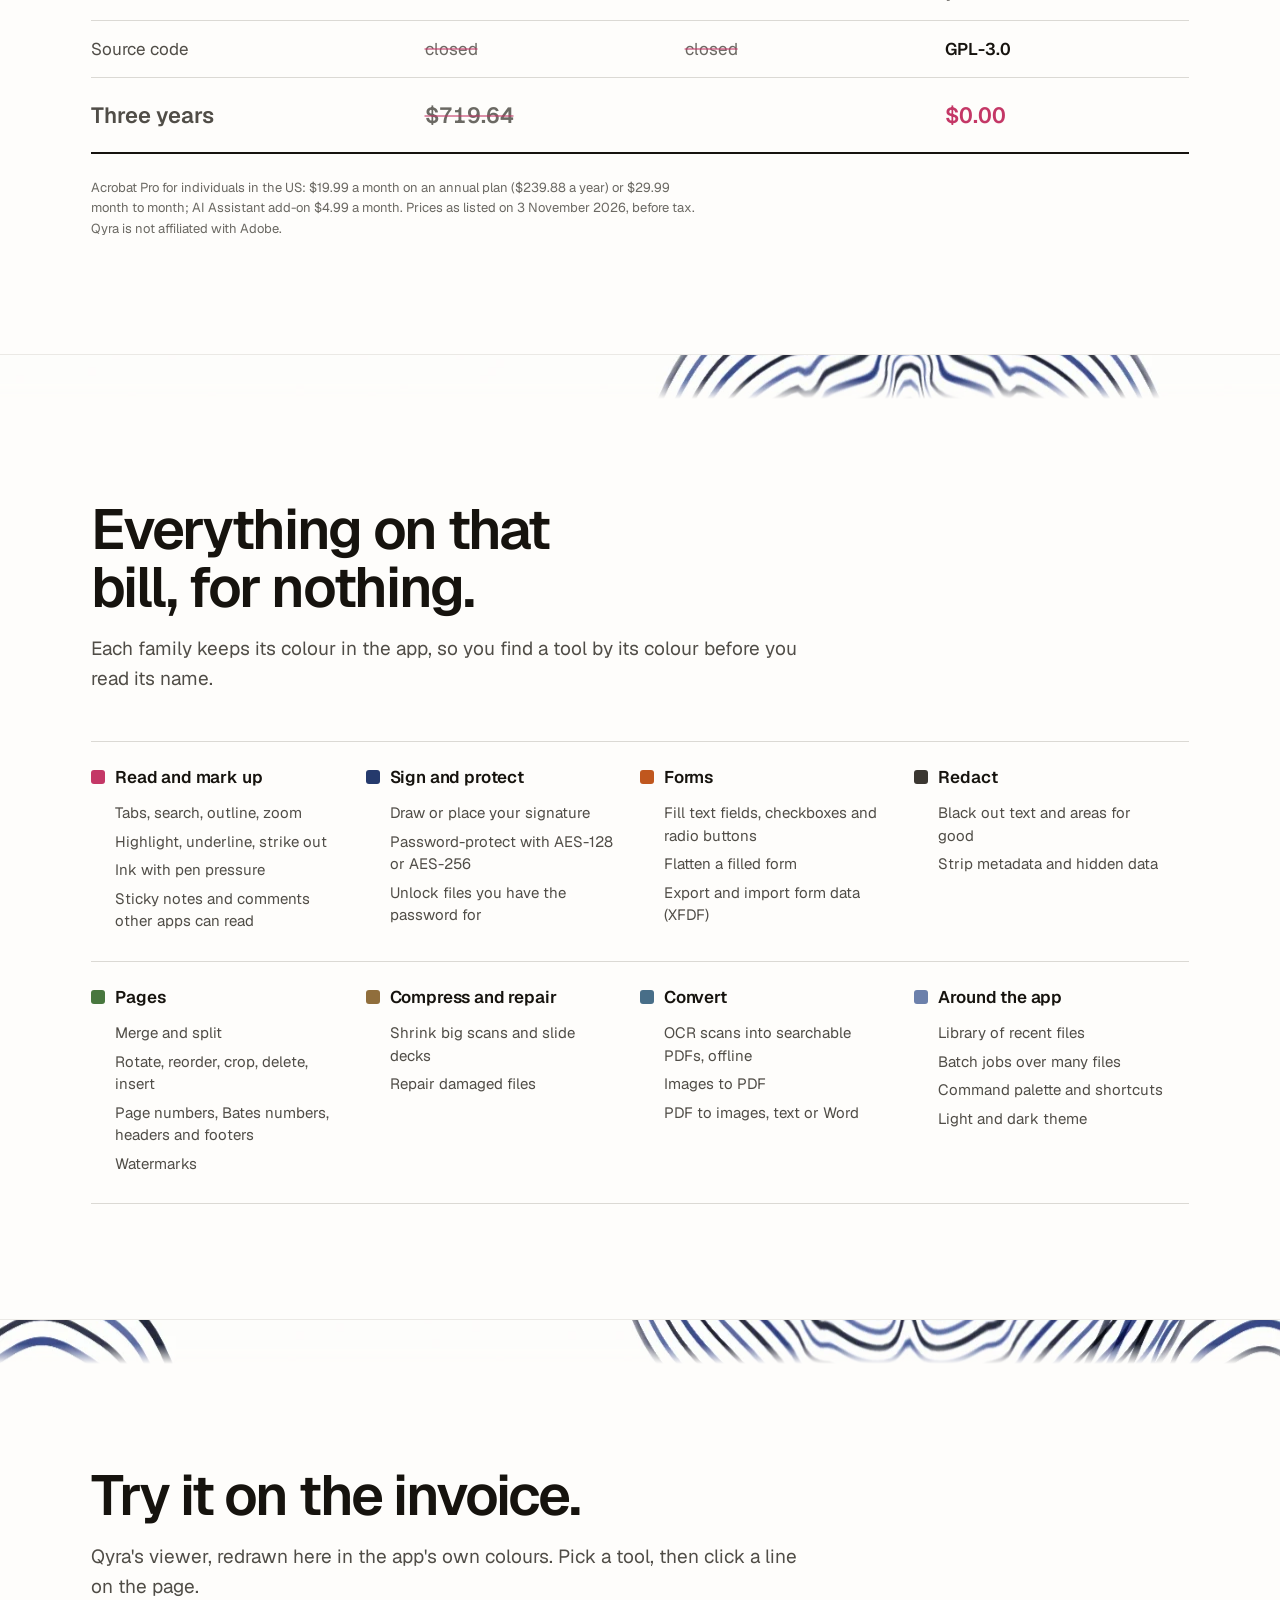
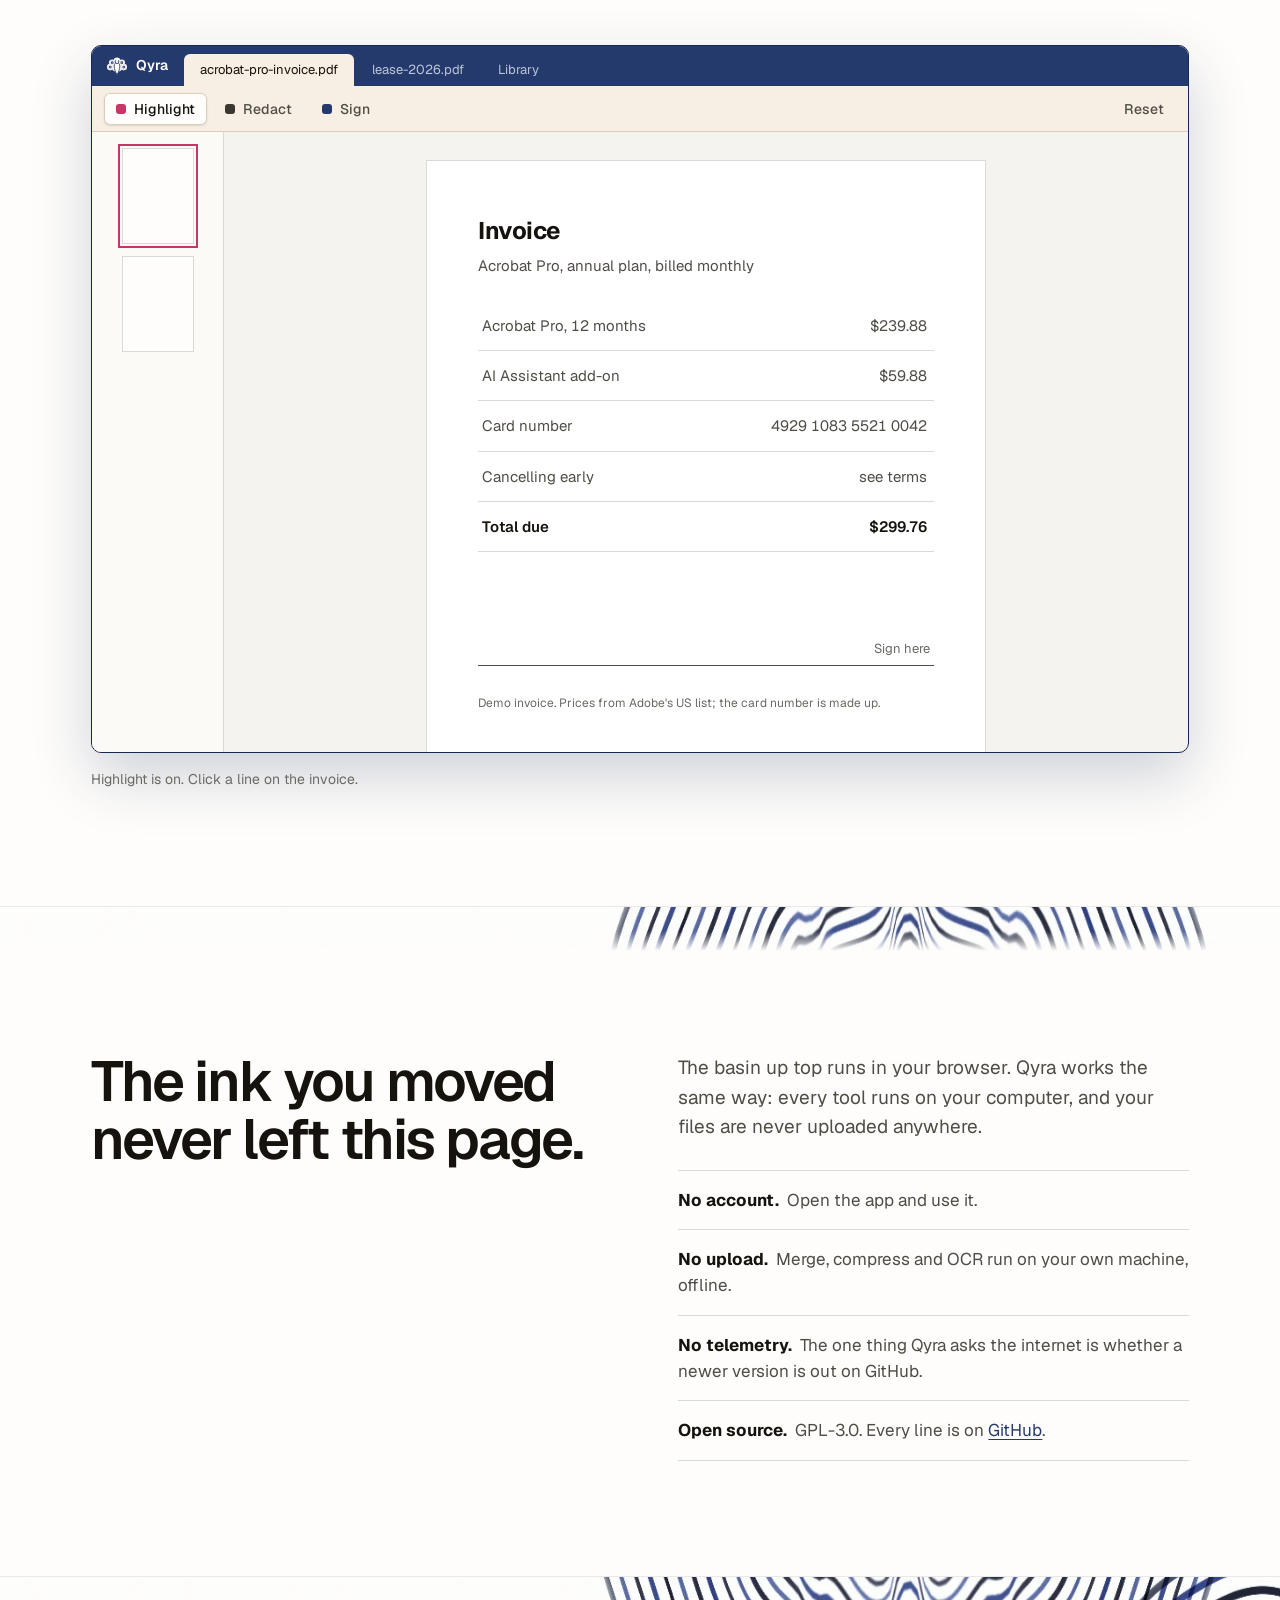
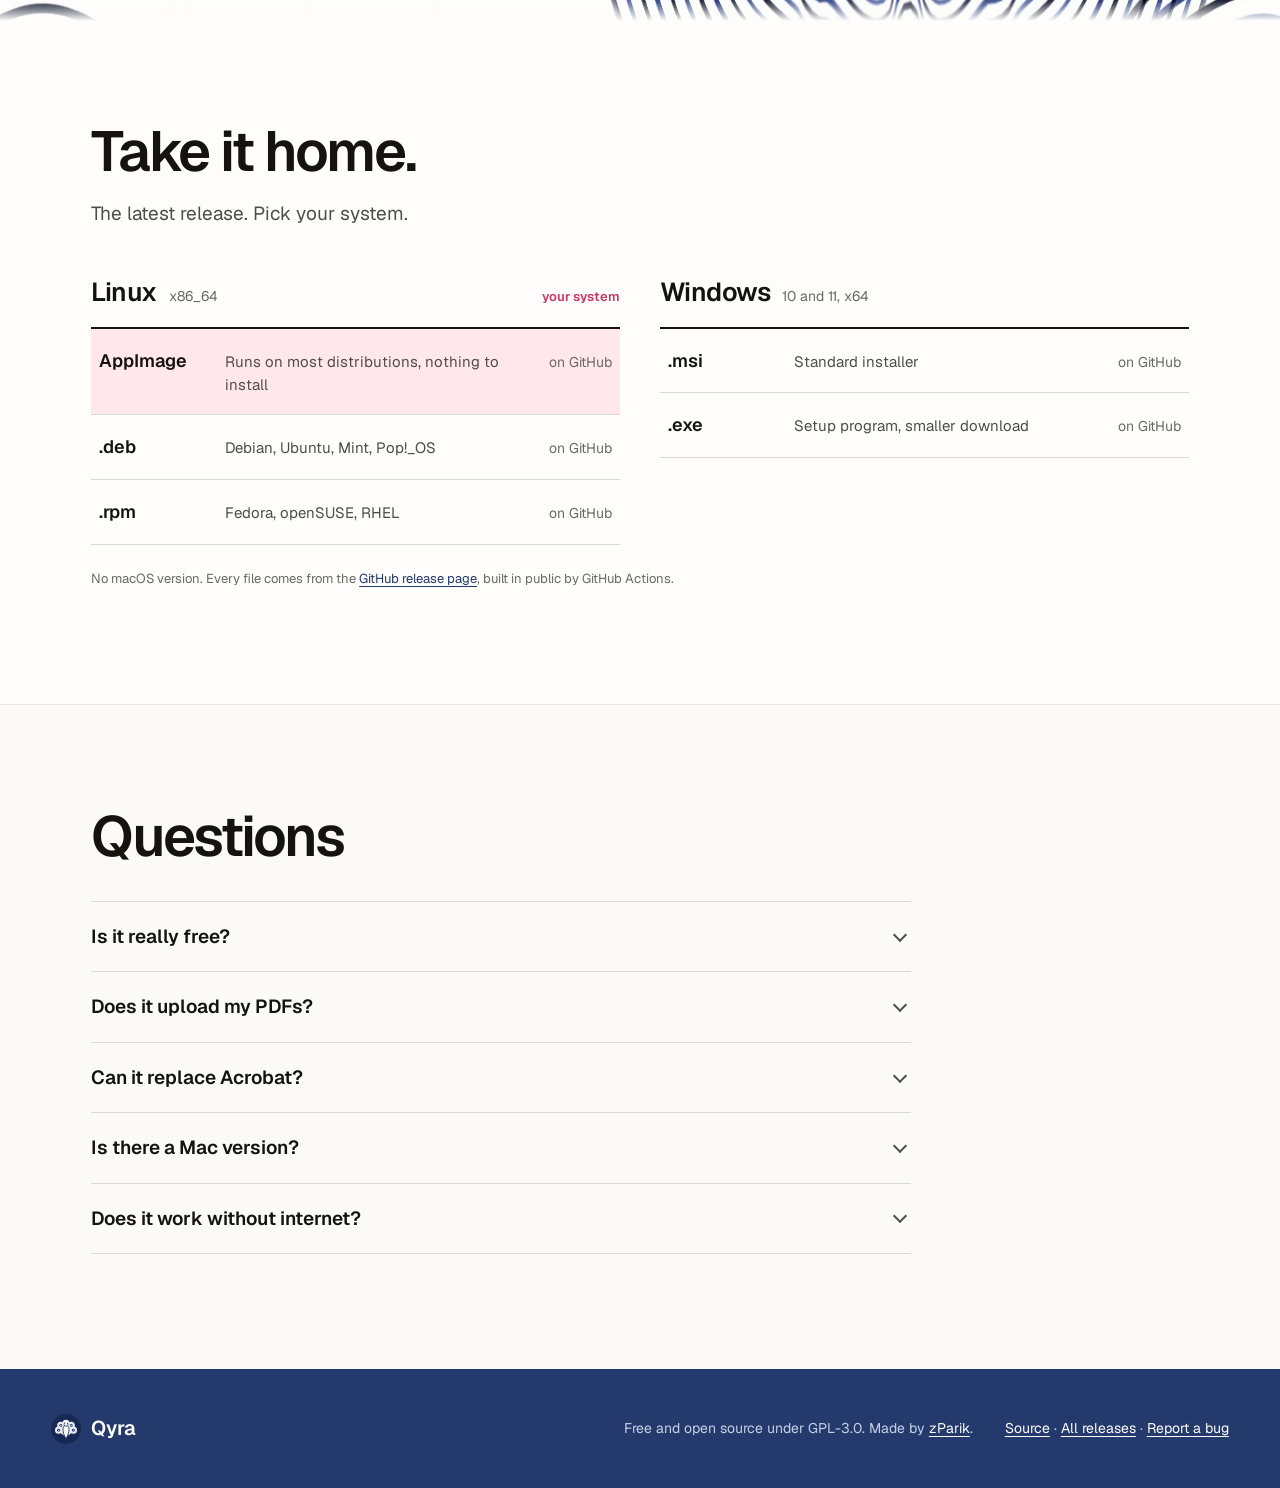
==== commit a2b1741c: "feat: rebuild the page around the ink basin Replace the dark 'field manual' page with the app's Pape" ====
--- a/index.html
+++ b/index.html
@@ -3,66 +3,56 @@
 <head>
 <meta charset="UTF-8" />
 <meta name="viewport" content="width=device-width, initial-scale=1.0" />
-<title>Qyra: Free Offline PDF Toolkit & Acrobat Alternative</title>
+<title>Qyra: Free Offline PDF Editor for Linux and Windows, an Acrobat Alternative</title>
 <meta name="google-site-verification" content="6oEq_tf1xUqrzgPqAeHx71kW3eQKscvp-yzKYCR2a14" />
-<meta name="title" content="Qyra: Free Offline PDF Toolkit & Acrobat Alternative" />
-<meta name="description" content="Qyra is a free, offline-first PDF toolkit for Windows, macOS, and Linux. Merge, split, compress, and annotate PDFs locally — no cloud upload, no telemetry, no subscription. Open-source Adobe Acrobat alternative. GPL-3.0." />
-<meta name="keywords" content="free offline PDF toolkit, Adobe Acrobat alternative, open source PDF editor, merge PDFs locally, offline PDF software, no-telemetry PDF editor, local-only PDF processor, privacy-focused PDF toolkit, offline-first PDF editor, GPL-3.0 PDF software, free PDF editor Windows macOS Linux, PDF merger no upload, compress PDF offline, split PDF locally, no subscription PDF editor, secure PDF toolkit, iLovePDF alternative, SmallPDF alternative" />
+<meta name="description" content="Qyra is a free, open-source PDF app for Linux and Windows. Read, sign, fill forms, merge, split, compress, redact and OCR PDFs offline. No account, no upload, no subscription. GPL-3.0." />
 <meta name="author" content="zParik" />
-<link rel="icon" href="images/qyra-logo.png" type="image/png" />
+<meta name="theme-color" content="#fdfcfa" />
+<meta name="color-scheme" content="light" />
 <link rel="canonical" href="https://zparik.github.io/Qyra-page/" />
 <link rel="sitemap" type="application/xml" href="https://zparik.github.io/Qyra-page/sitemap.xml" />
+<link rel="icon" href="images/peacock.svg" type="image/svg+xml" />
+<link rel="icon" href="images/peacock-192.png" type="image/png" sizes="192x192" />
+<link rel="apple-touch-icon" href="images/peacock-192.png" />
 <meta property="og:type" content="website" />
 <meta property="og:url" content="https://zparik.github.io/Qyra-page/" />
-<meta property="og:title" content="Qyra: Free Offline PDF Toolkit & Acrobat Alternative" />
-<meta property="og:description" content="Merge, split, compress, and annotate PDFs entirely offline. The free, open-source Adobe alternative with zero telemetry." />
-<meta property="og:image" content="https://zparik.github.io/Qyra-page/images/qyra-offline-pdf-toolkit-interface.png" />
+<meta property="og:title" content="Qyra: the free, offline PDF app for Linux and Windows" />
+<meta property="og:description" content="Read, sign, fill, merge, compress and OCR PDFs on your own computer. Acrobat Pro costs $239.88 a year. Qyra costs nothing." />
+<meta property="og:image" content="https://zparik.github.io/Qyra-page/images/og-basin.png" />
+<meta property="og:image:width" content="1200" />
+<meta property="og:image:height" content="630" />
 <meta name="twitter:card" content="summary_large_image" />
-<meta name="twitter:title" content="Qyra: Free Offline PDF Toolkit" />
-<meta name="twitter:description" content="The offline, open-source Adobe alternative. Merge, split, compress, and annotate PDFs locally." />
-<meta name="twitter:image" content="https://zparik.github.io/Qyra-page/images/qyra-offline-pdf-toolkit-interface.png" />
-<meta name="theme-color" content="#38352d" />
+<meta name="twitter:title" content="Qyra: the free, offline PDF app" />
+<meta name="twitter:description" content="Read, sign, fill, merge, compress and OCR PDFs offline on Linux and Windows. No account, no upload, no subscription." />
+<meta name="twitter:image" content="https://zparik.github.io/Qyra-page/images/og-basin.png" />
 <script type="application/ld+json">
 {
   "@context": "https://schema.org",
   "@type": "SoftwareApplication",
   "name": "Qyra",
   "url": "https://zparik.github.io/Qyra-page/",
-  "operatingSystem": ["Windows 10", "Windows 11", "macOS", "Linux"],
+  "operatingSystem": ["Windows 10", "Windows 11", "Linux"],
   "applicationCategory": "BusinessApplication",
-  "applicationSubCategory": "PDFEditor",
-  "softwareVersion": "1.0.3",
-  "fileSize": "14MB",
+  "applicationSubCategory": "PDF editor",
   "isAccessibleForFree": true,
   "license": "https://www.gnu.org/licenses/gpl-3.0.html",
-  "keywords": "offline PDF editor, free PDF toolkit, Adobe Acrobat alternative, merge PDF, split PDF, compress PDF, annotate PDF, open source, no telemetry, privacy-focused, no subscription",
-  "offers": {
-    "@type": "Offer",
-    "price": "0",
-    "priceCurrency": "USD"
-  },
-  "description": "Free, offline-first, open-source PDF toolkit and Adobe Acrobat alternative for Windows, macOS, and Linux. Perform merge, split, compress, annotate, reorder, and image-to-PDF operations entirely on your local machine. No cloud upload. No telemetry. GPL-3.0.",
+  "offers": { "@type": "Offer", "price": "0", "priceCurrency": "USD" },
+  "description": "Free, offline, open-source PDF app for Linux and Windows. Read, annotate, sign, fill forms, redact, merge, split, compress, OCR and convert PDFs on your own computer. No account, no upload, no subscription. GPL-3.0.",
   "featureList": [
-    "Merge multiple PDFs offline",
-    "Split PDFs by page range",
-    "Compress PDF files locally",
-    "Annotate and draw on PDFs",
-    "Reorder PDF pages with drag-and-drop",
-    "Remove pages from PDFs",
-    "Convert images to PDF",
-    "Freeform drawing on PDFs",
-    "Zero telemetry",
-    "No internet connection required",
-    "No cloud upload",
-    "GPL-3.0 open source license"
+    "Read and search PDFs in tabs",
+    "Highlight, comment and draw with pen pressure",
+    "Sign PDFs and fill PDF forms",
+    "Redact PDFs",
+    "Merge, split, rotate, reorder and crop pages",
+    "Compress and repair PDFs",
+    "Offline OCR",
+    "Convert images to PDF and PDF to images, text or Word",
+    "Protect PDFs with AES-256 and unlock them",
+    "Batch operations"
   ],
-  "author": {
-    "@type": "Person",
-    "name": "zParik",
-    "url": "https://github.com/zParik"
-  },
+  "author": { "@type": "Person", "name": "zParik", "url": "https://github.com/zParik" },
   "downloadUrl": "https://github.com/zParik/Qyra/releases/latest",
-  "screenshot": "https://zparik.github.io/Qyra-page/images/qyra-offline-pdf-toolkit-interface.png"
+  "screenshot": "https://zparik.github.io/Qyra-page/images/og-basin.png"
 }
 </script>
 <script type="application/ld+json">
@@ -70,349 +60,361 @@
   "@context": "https://schema.org",
   "@type": "FAQPage",
   "mainEntity": [
-    {
-      "@type": "Question",
-      "name": "Is Qyra completely free?",
-      "acceptedAnswer": {
-        "@type": "Answer",
-        "text": "Yes. Qyra is released under the GPL-3.0 open source license. There is no trial period, no freemium tier, and no subscription. It is free forever."
-      }
-    },
-    {
-      "@type": "Question",
-      "name": "Does Qyra work without an internet connection?",
-      "acceptedAnswer": {
-        "@type": "Answer",
-        "text": "Yes. Qyra requires no internet connection at any point — not on install, not on launch, and not during any PDF operation. All processing happens locally on your machine."
-      }
-    },
-    {
-      "@type": "Question",
-      "name": "Does Qyra upload my documents to any server?",
-      "acceptedAnswer": {
-        "@type": "Answer",
-        "text": "No. Every operation in Qyra runs entirely on your local hardware. Your documents, metadata, and file names never leave your machine. There is no cloud upload and no telemetry of any kind."
-      }
-    },
-    {
-      "@type": "Question",
-      "name": "Is Qyra an open source Adobe Acrobat alternative?",
-      "acceptedAnswer": {
-        "@type": "Answer",
-        "text": "Yes. Qyra is a free, open source alternative to Adobe Acrobat Pro for Windows, macOS, and Linux. It supports merging, splitting, compressing, annotating, reordering, and converting PDFs — all without requiring a subscription or internet connection."
-      }
-    },
-    {
-      "@type": "Question",
-      "name": "What operating systems does Qyra support?",
-      "acceptedAnswer": {
-        "@type": "Answer",
-        "text": "Qyra supports Windows 10 and later (x64), macOS (universal — Apple Silicon and Intel), and Linux (x86_64, with both Wayland and X11 support). Installers are available as MSI, EXE, DMG, AppImage, DEB, and RPM."
-      }
-    },
-    {
-      "@type": "Question",
-      "name": "What PDF operations does Qyra support?",
-      "acceptedAnswer": {
-        "@type": "Answer",
-        "text": "Qyra supports 8 PDF operations: Merge PDFs, View and Annotate PDFs, Split PDFs, Compress PDFs, Reorder Pages, Remove Pages, Convert Images to PDF, and Freeform Drawing on PDFs. All operations run locally with no network calls."
-      }
-    }
+    { "@type": "Question", "name": "Is Qyra really free?",
+      "acceptedAnswer": { "@type": "Answer", "text": "Yes. Qyra is open source under GPL-3.0. There is no trial, no paid tier and no subscription." } },
+    { "@type": "Question", "name": "Does Qyra upload my PDFs?",
+      "acceptedAnswer": { "@type": "Answer", "text": "No. Every tool runs on your own computer. Qyra has no account and no telemetry. The only thing it asks the internet is whether a newer version is out on GitHub." } },
+    { "@type": "Question", "name": "Which systems does Qyra run on?",
+      "acceptedAnswer": { "@type": "Answer", "text": "Windows 10 and 11 (x64) and Linux (x86_64). Installers come as .msi and .exe for Windows and .AppImage, .deb and .rpm for Linux. There is no macOS version." } },
+    { "@type": "Question", "name": "Can Qyra replace Adobe Acrobat?",
+      "acceptedAnswer": { "@type": "Answer", "text": "For everyday PDF work, yes: reading, highlighting, comments, signatures, forms, redaction, merging, splitting, compressing, OCR and converting. It does not rewrite the text of a PDF like a word processor, and it has no AI assistant." } },
+    { "@type": "Question", "name": "Does Qyra need an internet connection?",
+      "acceptedAnswer": { "@type": "Answer", "text": "No. Qyra works fully offline, including OCR." } }
   ]
 }
 </script>
-<link rel="preconnect" href="https://fonts.googleapis.com" />
-<link rel="preconnect" href="https://fonts.gstatic.com" crossorigin />
-<link href="https://fonts.googleapis.com/css2?family=Special+Elite&family=JetBrains+Mono:wght@400;500;700&family=Big+Shoulders+Stencil+Display:wght@700;800;900&family=Caveat:wght@500;700&display=swap" rel="stylesheet" />
+<link rel="preload" href="fonts/geist-latin.woff2" as="font" type="font/woff2" crossorigin />
 <link rel="stylesheet" href="style.css" />
 </head>
 <body>
-<a href="#brief" class="skip-link">Skip to main content</a>
-
-
-<nav id="site-nav">
-  <div class="nav-mark">
-    <div class="nav-seal">Q</div>
-    <div class="nav-mark-text">
-      <span class="nav-mark-name">QYRA</span>
-      <span class="nav-mark-sub">DOSSIER · v1.0.3</span>
-    </div>
-  </div>
-  <div class="nav-tabs">
-    <a href="#brief" class="nav-tab" data-num="§01">Brief</a>
-    <a href="#doctrine" class="nav-tab" data-num="§02">Doctrine</a>
-    <a href="#operations" class="nav-tab" data-num="§03">Operations</a>
-    <a href="#requisition" class="nav-tab" data-num="§04">Download</a>
-    <a href="https://github.com/zParik/Qyra" target="_blank" rel="noopener" class="nav-tab" data-num="↗">Source</a>
-  </div>
-  <div class="nav-spacer"></div>
-  <div class="nav-status">
-    <span>CLEARANCE: OPEN</span>
-    <span style="color:var(--stamp-red); font-weight:700;">● ACTIVE</span>
-  </div>
-  <button id="nav-hamburger" class="nav-hamburger" aria-label="Open navigation" aria-expanded="false" aria-controls="nav-mobile-menu">
-    <span></span><span></span><span></span>
-  </button>
-  <a href="#requisition" class="nav-cta">Download ▸</a>
-
-  <div id="nav-mobile-menu" class="nav-mobile-menu" aria-hidden="true">
-    <a href="#brief" class="nav-mobile-link" data-num="§01">Brief</a>
-    <a href="#doctrine" class="nav-mobile-link" data-num="§02">Doctrine</a>
-    <a href="#operations" class="nav-mobile-link" data-num="§03">Operations</a>
-    <a href="#requisition" class="nav-mobile-link" data-num="§04">Download</a>
-    <a href="https://github.com/zParik/Qyra" target="_blank" rel="noopener" class="nav-mobile-link" data-num="↗">Source ↗</a>
-  </div>
-</nav>
-
-<section class="hero" id="brief">
-  <div class="hero-grid">
-    <div class="case-head">
-      <div class="case-meta">
-        <dl class="case-meta-block"><dt>FILE</dt><dd>Q-417-A / 1.0.3</dd></dl>
-        <dl class="case-meta-block"><dt>ISSUED</dt><dd>2026.05.02</dd></dl>
-        <dl class="case-meta-block"><dt>STATUS</dt><dd style="color:var(--stamp-green);">ACTIVE / STABLE</dd></dl>
-        <dl class="case-meta-block"><dt>CLASS</dt><dd style="color:var(--stamp-green);">SAFE</dd></dl>
-        <dl class="case-meta-block"><dt>HANDLER</dt><dd>zPARIK</dd></dl>
-      </div>
-      <div class="case-file-num">CASE FILE — SUBJECT DOSSIER</div>
-      <h1 class="case-codename"><span class="strike">QYRA</span><span class="sr-only"> — Free Offline PDF Toolkit & Adobe Acrobat Alternative</span></h1>
-      <p class="case-subname"><span class="red">aka.</span> &nbsp;a free, open-source PDF operations suite. Authorized for public distribution. No subscription. No upload. No telemetry. GPL-3.0.</p>
-      <p class="case-summary">
-        Subject is a free, open-source PDF operations suite for Windows,
-        macOS, and Linux stations. Performs <strong>merge</strong>, <strong>split</strong>,
-        <strong>compress</strong>, <strong>annotate</strong>, and <strong>reorder</strong>
-        operations <em>entirely on the operator's machine</em>. No
-        <span class="redacted">telemetry pipeline</span>, no
-        <span class="redacted">cloud upload server</span>, no
-        <span class="redacted">subscription harvest</span>.
-        Files do not leave the perimeter. Not the file. Not the metadata. Not ever.
+
+<a class="skip" href="#main">Skip to content</a>
+
+<header class="nav" id="nav">
+  <a class="nav-mark" href="#top" aria-label="Qyra, back to top">
+    <svg class="peacock" viewBox="0 0 24 24" aria-hidden="true"><use href="#peacock" /></svg>
+    <span>Qyra</span>
+  </a>
+  <nav class="nav-links" aria-label="Sections">
+    <a href="#bill">The bill</a>
+    <a href="#tools">Tools</a>
+    <a href="#private">Privacy</a>
+    <a href="https://github.com/zParik/Qyra" rel="noopener">Source</a>
+  </nav>
+  <a class="nav-cta" href="#download">Download</a>
+</header>
+
+<main id="main">
+
+  <section class="basin" id="top" data-basin aria-labelledby="hero-title">
+    <canvas id="basin" aria-hidden="true"></canvas>
+
+    <div class="hero-sheet" data-no-ink>
+      <h1 id="hero-title">Your PDFs stay on your desk. So does your money.</h1>
+      <p class="hero-offer">Qyra is a free PDF app for Linux and Windows. Read, sign, fill in, merge, compress and OCR, all on your own computer.</p>
+      <p class="hero-price">
+        <span class="was">Acrobat Pro <s>US$239.88 a year</s></span>
+        <span class="now">Qyra <strong>$0</strong>, every year</span>
       </p>
-      <div class="case-actions">
-        <a href="#requisition" class="btn-stamp">▸ Download</a>
-        <a href="https://github.com/zParik/Qyra" target="_blank" rel="noopener" class="btn-line">Inspect Source ↗</a>
-      </div>
-      <div class="auth-line">
-        <span><strong>LICENSE</strong> GPL-3.0</span>
-        <span><strong>BUILD</strong> GitHub Actions / signed</span>
-        <span><strong>SIZE</strong> ≈ 14 MB</span>
-        <span><strong>OS</strong> Win10+ · macOS · Linux x64</span>
-      </div>
-    </div>
-
-    <div class="exhibit">
-      <svg class="paperclip" viewBox="0 0 30 70" xmlns="http://www.w3.org/2000/svg">
-        <path d="M 8 5 Q 8 1 12 1 L 22 1 Q 26 1 26 5 L 26 55 Q 26 65 18 65 Q 10 65 10 55 L 10 12 Q 10 8 14 8 L 22 8" fill="none" stroke="oklch(55% 0.005 80)" stroke-width="2" stroke-linecap="round"/>
-      </svg>
-      <div class="exhibit-photo">
-        <img src="images/qyra-offline-pdf-toolkit-interface.png" alt="Qyra free offline PDF toolkit interface — merge, split, compress and annotate PDFs on Windows, macOS, and Linux with no upload" />
-        <div class="exhibit-caption">
-          <strong>EXHIBIT A</strong>
-          <span>fig. 01 — primary console</span>
-        </div>
-      </div>
-      <div class="stamp stamp-classified">CLASSIFIED<span class="stamp-sub">FREE TO DISTRIBUTE</span></div>
-    </div>
-  </div>
-</section>
-
-<section class="doctrine" id="doctrine">
-  <div class="doctrine-title">
-    <h2><strong>§ 02 ·</strong> CONTAINMENT PARAMETERS: THE OPEN SOURCE PDF EDITOR</h2>
-    <span>FOUR (4) NON-NEGOTIABLE PRINCIPLES</span>
-  </div>
-  <div class="doctrine-grid">
-    <div class="doctrine-item reveal-item"><div class="doctrine-num">PRINCIPLE 01</div><div class="doctrine-head">Free. Forever.</div><div class="doctrine-body">No trial. No freemium tier. No "<span class="redacted">starter plan</span>." Released under GPL-3.0. Fork it, ship it, sell it — but keep it open.</div></div>
-    <div class="doctrine-item reveal-item"><div class="doctrine-num">PRINCIPLE 02</div><div class="doctrine-head">Off the Wire.</div><div class="doctrine-body">No internet required. Not on install. Not on launch. Not when handling files. The application has no use for your <span class="redacted">network</span>.</div></div>
-    <div class="doctrine-item reveal-item"><div class="doctrine-num">PRINCIPLE 03</div><div class="doctrine-head">Files Stay Local.</div><div class="doctrine-body">Every operation runs on your hardware. Nothing leaves the machine — not the document, not the page count, not the <span class="redacted">filename</span>.</div></div>
-    <div class="doctrine-item reveal-item"><div class="doctrine-num">PRINCIPLE 04</div><div class="doctrine-head">Read the Source.</div><div class="doctrine-body">Open source, verifiable, reproducible. Every release builds from a public GitHub Action. Trust <span class="redacted">nothing</span>. Verify everything.</div></div>
-  </div>
-</section>
-
-
-<section class="dossier" id="operations">
-  <header class="section-head">
-    <div class="section-head-num">§ 03</div>
-    <h2 class="section-head-title">Operational Capabilities<span class="sr-only"> — Merge PDF, Split PDF, Compress, Annotate and More: Free Offline PDF Tools for Windows, macOS, and Linux</span></h2>
-    <div class="section-head-meta">EIGHT (8) APPROVED OPERATIONS<br>SEE EXHIBITS A–H</div>
-  </header>
-  <p class="section-lede">
-    The following operations cover an estimated 95% of common document handling
-    tasks performed in the field. Each operation runs locally — no file upload
-    to any server, anywhere on earth.
-  </p>
-
-  <article class="exhibit-entry reveal-item">
-    <div class="exhibit-entry-content">
-      <div class="exhibit-entry-meta">
-        <span class="ex-tag">PRIMARY OP</span>
-        <span class="ex-stamp">EXHIBIT B</span>
-        <span>OP-CODE / MRG-001</span>
-      </div>
-      <h3 class="exhibit-entry-title">Document Consolidation<br/>(Merge PDFs)</h3>
-      <p class="exhibit-entry-desc">Merge PDF files offline — combine an arbitrary number of documents into one output file with no upload, no file size limit, and no account required. Drag-to-reorder pages before commit. Preserves bookmarks across the merge, making it suitable for legal, academic, and professional documents.</p>
-      <dl class="field-list">
-        <div class="field-row"><dt>Input limit</dt><dd>Unlimited</dd></div>
-        <div class="field-row"><dt>Page reorder</dt><dd><span class="check">✓</span> drag-and-drop, before commit</dd></div>
-        <div class="field-row"><dt>Bookmarks</dt><dd><span class="check">✓</span> preserved across merge</dd></div>
-        <div class="field-row"><dt>Network calls</dt><dd>0 (zero)</dd></div>
-      </dl>
-    </div>
-    <div class="exhibit-entry-photo">
-      <div class="photo-frame">
-        <img src="images/qyra-pdf-merge-tool.png" alt="Merging multiple PDF files offline locally with Qyra — unlimited files, no upload, bookmark preservation" loading="lazy" />
-        <div class="photo-caption"><strong>fig. 02</strong><span>OP / MERGE</span></div>
-      </div>
-    </div>
-  </article>
-
-  <article class="exhibit-entry reveal-item">
-    <div class="exhibit-entry-photo">
-      <div class="photo-frame">
-        <img src="images/qyra-pdf-viewer-annotate.png" alt="Freehand drawing and annotating PDF documents offline with Qyra — free PDF annotator with no sign-up required" loading="lazy" />
-        <div class="photo-caption"><strong>fig. 03</strong><span>OP / VIEW + ANNOTATE</span></div>
-      </div>
-    </div>
-    <div class="exhibit-entry-content">
-      <div class="exhibit-entry-meta">
-        <span class="ex-tag">PRIMARY OP</span>
-        <span class="ex-stamp">EXHIBIT C</span>
-        <span>OP-CODE / VIEW-002</span>
-      </div>
-      <h3 class="exhibit-entry-title">Inspection &amp; Markup<br/>(View / Annotate)</h3>
-      <p class="exhibit-entry-desc">Draw on PDFs for free, offline, with no sign-up required. Full-fidelity PDF viewer with freehand multi-color markup, embedded text annotations, and a collapsible sidebar. Annotate confidential documents without uploading a single byte. Markup persists in-file and is readable in any standard PDF reader.</p>
-      <dl class="field-list">
-        <div class="field-row"><dt>Drawing</dt><dd><span class="check">✓</span> freehand, multi-color</dd></div>
-        <div class="field-row"><dt>Text annotations</dt><dd><span class="check">✓</span> embedded, portable</dd></div>
-        <div class="field-row"><dt>Search</dt><dd><span class="check">✓</span> full-text, indexed locally</dd></div>
-        <div class="field-row"><dt>Sidebar</dt><dd>Collapsible. Keyboard-driven.</dd></div>
-      </dl>
-    </div>
-  </article>
-
-  <h3 class="ops-head"><span>§ 03.B — Auxiliary Offline Operations</span></h3>
-  <div class="ops-list">
-    <div class="ops-list-head">
-      <span>OP-CODE</span>
-      <span>OPERATION</span>
-      <span>FIELD BRIEF</span>
-      <span>CAPABILITIES</span>
-    </div>
-    <div class="op-row reveal-item">
-      <div class="op-code"><span class="op-num">OP / 03</span>SPLIT-003</div>
-      <div class="op-name">Split PDF</div>
-      <div class="op-brief">Extract a page range, or split your PDF by splintering every page into its own file. Specify by number, range, or whole-document fragmentation.</div>
-      <div class="op-caps"><span class="op-tag">range</span><span class="op-tag">page-by-page</span></div>
-    </div>
-    <div class="op-row reveal-item">
-      <div class="op-code"><span class="op-num">OP / 04</span>CMPR-004</div>
-      <div class="op-name">Compress PDF</div>
-      <div class="op-brief">Compress PDF files to reduce file payload. Adjustable quality. Performed locally — no third-party re-encoder ever sees the document.</div>
-      <div class="op-caps"><span class="op-tag">adjustable</span><span class="op-tag">local-only</span></div>
-    </div>
-    <div class="op-row reveal-item">
-      <div class="op-code"><span class="op-num">OP / 05</span>RORD-005</div>
-      <div class="op-name">Reorder Pages</div>
-      <div class="op-brief">Drag PDF pages into any sequence. Thumbnail preview before commit. Original document is untouched until save.</div>
-      <div class="op-caps"><span class="op-tag">drag-drop</span><span class="op-tag">preview</span></div>
-    </div>
-    <div class="op-row reveal-item">
-      <div class="op-code"><span class="op-num">OP / 06</span>RDCT-006</div>
-      <div class="op-name">Remove Pages</div>
-      <div class="op-brief">Strip specific pages from any PDF. Visual confirmation before deletion. Operation is reversible until file is committed.</div>
-      <div class="op-caps"><span class="op-tag">selective</span><span class="op-tag">reversible</span></div>
-    </div>
-    <div class="op-row reveal-item">
-      <div class="op-code"><span class="op-num">OP / 07</span>IMG2P-007</div>
-      <div class="op-name">Image → PDF</div>
-      <div class="op-brief">Pack a directory of images into a single PDF. Drag to reorder. Useful for rapid evidence consolidation.</div>
-      <div class="op-caps"><span class="op-tag">jpeg</span><span class="op-tag">png</span><span class="op-tag">batch</span></div>
-    </div>
-    <div class="op-row reveal-item">
-      <div class="op-code"><span class="op-num">OP / 08</span>FRFM-008</div>
-      <div class="op-name">Freeform Draw</div>
-      <div class="op-brief">Direct ink onto any PDF page. Pressure-sensitive on supported hardware. Multiple colors, configurable stroke.</div>
-      <div class="op-caps"><span class="op-tag">pressure</span><span class="op-tag">multi-color</span></div>
-    </div>
-  </div>
-</section>
-
-<section class="acquisition" id="requisition">
-  <div class="acquisition-inner">
-    <header class="section-head">
-      <div class="section-head-num">§ 04</div>
-      <h2 class="section-head-title">Asset Requisition<span class="sr-only"> (Download) — Free Offline PDF Toolkit for Windows, macOS, and Linux</span></h2>
-      <div class="section-head-meta">DIRECT FROM ARSENAL<br>github.com/zParik/Qyra</div>
-    </header>
-    <p class="section-lede">Operator may requisition the binary directly. All artifacts are signed builds produced by the public GitHub Actions workflow. No installer wizards. No bundled toolbars. No telemetry handshake. No subscription. Qyra is free, offline, and always will be.</p>
-    <div class="req-form">
-      <div class="req-col">
-        <div class="req-col-head">
-          <div class="req-os">Windows</div>
-          <div class="req-target">PLATFORM / WIN10+ · x64</div>
-        </div>
-        <div class="req-list">
-          <a class="req-item" href="https://github.com/zParik/Qyra/releases/download/v1.0.3/Qyra_1.0.3_x64_en-US.msi" target="_blank" rel="noopener"><span class="req-ext">.msi</span><span class="req-desc">MSI Installer<span class="req-rec">RECOMMENDED</span><small>standard windows installer / signed / ~8 MB</small></span><span class="req-arrow">→</span></a>
-          <a class="req-item" href="https://github.com/zParik/Qyra/releases/download/v1.0.3/Qyra_1.0.3_x64-setup.exe" target="_blank" rel="noopener"><span class="req-ext">.exe</span><span class="req-desc">NSIS Installer<small>alternate installer / smaller payload / ~6 MB</small></span><span class="req-arrow">→</span></a>
-        </div>
-      </div>
-      <div class="req-col">
-        <div class="req-col-head">
-          <div class="req-os">Linux</div>
-          <div class="req-target">PLATFORM / x86_64 · Wayland + X11</div>
-        </div>
-        <div class="req-list">
-          <a class="req-item" href="https://github.com/zParik/Qyra/releases/download/v1.0.3/Qyra_1.0.3_amd64.AppImage" target="_blank" rel="noopener"><span class="req-ext">.AppImage</span><span class="req-desc">Universal AppImage<span class="req-rec">RECOMMENDED</span><small>no install required / portable / ~79 MB</small></span><span class="req-arrow">→</span></a>
-          <a class="req-item" href="https://github.com/zParik/Qyra/releases/download/v1.0.3/Qyra_1.0.3_amd64.deb" target="_blank" rel="noopener"><span class="req-ext">.deb</span><span class="req-desc">Debian Package<small>debian / ubuntu / mint / ~10 MB</small></span><span class="req-arrow">→</span></a>
-          <a class="req-item" href="https://github.com/zParik/Qyra/releases/download/v1.0.3/Qyra-1.0.3-1.x86_64.rpm" target="_blank" rel="noopener"><span class="req-ext">.rpm</span><span class="req-desc">RPM Package<small>fedora / rhel / opensuse / ~10 MB</small></span><span class="req-arrow">→</span></a>
-        </div>
-      </div>
-      <div class="req-col">
-        <div class="req-col-head">
-          <div class="req-os">macOS</div>
-          <div class="req-target">PLATFORM / ARM64 + x64</div>
-        </div>
-        <div class="req-list">
-          <div style="font-family:var(--f-typewriter); font-size:0.75rem; color:var(--stamp-red-deep); border:1px dashed var(--stamp-red); padding:0.5rem; margin-bottom:0.8rem; line-height: 1.4;">
-            <strong>[!] FIELD WARNING:</strong> Operator does not own Apple hardware and has no intention of acquiring any. These builds are untested and may be "buggy as fuck." Proceed with extreme caution.
+      <div class="hero-actions">
+        <a class="btn btn-primary" data-primary href="https://github.com/zParik/Qyra/releases/latest">
+          <span data-primary-label>Download Qyra</span>
+          <small data-primary-meta>Linux and Windows</small>
+        </a>
+        <a class="btn btn-quiet" data-secondary href="#download">All installers</a>
+      </div>
+      <p class="hero-meta"><span data-version>Latest release</span> · GPL-3.0 · <a href="https://github.com/zParik/Qyra" rel="noopener">source on GitHub</a></p>
+    </div>
+
+    <p class="basin-hint" aria-hidden="true">Drag through the water. Click to drop ink.</p>
+  </section>
+
+  <section class="sheet" id="bill" aria-labelledby="bill-title">
+    <div class="print" aria-hidden="true"></div>
+    <div class="sheet-inner">
+      <h2 id="bill-title">Same jobs. A different bill.</h2>
+      <p class="lede">You open PDFs, sign them, fill them in and send them on. Here is what that costs, depending on where you do it.</p>
+
+      <div class="ledger" role="table" aria-label="Acrobat Pro, PDF websites and Qyra compared">
+        <div class="ledger-row ledger-head" role="row">
+          <span role="columnheader"><span class="sr-only">What you get</span></span>
+          <span role="columnheader">Acrobat Pro</span>
+          <span role="columnheader">PDF websites</span>
+          <span role="columnheader" class="col-qyra">Qyra</span>
+        </div>
+        <div class="ledger-row" role="row">
+          <span role="rowheader">A year of use</span>
+          <span role="cell" class="ghost">$239.88</span>
+          <span role="cell" class="ghost">free tier, then a plan</span>
+          <span role="cell" class="col-qyra">$0</span>
+        </div>
+        <div class="ledger-row" role="row">
+          <span role="rowheader">Month to month</span>
+          <span role="cell" class="ghost">$29.99</span>
+          <span role="cell" class="ghost">varies</span>
+          <span role="cell" class="col-qyra">$0</span>
+        </div>
+        <div class="ledger-row" role="row">
+          <span role="rowheader">Where your file goes</span>
+          <span role="cell">your computer</span>
+          <span role="cell" class="ghost">their server</span>
+          <span role="cell" class="col-qyra">your computer</span>
+        </div>
+        <div class="ledger-row" role="row">
+          <span role="rowheader">Account</span>
+          <span role="cell" class="ghost">Adobe ID</span>
+          <span role="cell" class="ghost">often</span>
+          <span role="cell" class="col-qyra">none</span>
+        </div>
+        <div class="ledger-row" role="row">
+          <span role="rowheader">AI assistant upsell</span>
+          <span role="cell" class="ghost">+$4.99 a month</span>
+          <span role="cell" class="ghost">often</span>
+          <span role="cell" class="col-qyra">none, by design</span>
+        </div>
+        <div class="ledger-row" role="row">
+          <span role="rowheader">Runs on Linux</span>
+          <span role="cell" class="ghost">no</span>
+          <span role="cell">in a browser</span>
+          <span role="cell" class="col-qyra">yes</span>
+        </div>
+        <div class="ledger-row" role="row">
+          <span role="rowheader">Source code</span>
+          <span role="cell" class="ghost">closed</span>
+          <span role="cell" class="ghost">closed</span>
+          <span role="cell" class="col-qyra">GPL-3.0</span>
+        </div>
+        <div class="ledger-row ledger-total" role="row">
+          <span role="rowheader">Three years</span>
+          <span role="cell" class="ghost">$719.64</span>
+          <span role="cell"></span>
+          <span role="cell" class="col-qyra">$0.00</span>
+        </div>
+      </div>
+      <p class="footnote">Acrobat Pro for individuals in the US: $19.99 a month on an annual plan ($239.88 a year) or $29.99 month to month; AI Assistant add-on $4.99 a month. Prices as listed on 3 November 2026, before tax. Qyra is not affiliated with Adobe.</p>
+    </div>
+  </section>
+
+  <section class="sheet sheet-tools" id="tools" aria-labelledby="tools-title">
+    <div class="print" aria-hidden="true"></div>
+    <div class="sheet-inner">
+      <h2 id="tools-title">Everything on that bill, for nothing.</h2>
+      <p class="lede">Each family keeps its colour in the app, so you find a tool by its colour before you read its name.</p>
+
+      <div class="families">
+        <section class="family" style="--fam: var(--sw-annotate)" aria-labelledby="f-annotate">
+          <h3 id="f-annotate">Read and mark up</h3>
+          <ul>
+            <li>Tabs, search, outline, zoom</li>
+            <li>Highlight, underline, strike out</li>
+            <li>Ink with pen pressure</li>
+            <li>Sticky notes and comments other apps can read</li>
+          </ul>
+        </section>
+        <section class="family" style="--fam: var(--sw-sign)" aria-labelledby="f-sign">
+          <h3 id="f-sign">Sign and protect</h3>
+          <ul>
+            <li>Draw or place your signature</li>
+            <li>Password-protect with AES-128 or AES-256</li>
+            <li>Unlock files you have the password for</li>
+          </ul>
+        </section>
+        <section class="family" style="--fam: var(--sw-forms)" aria-labelledby="f-forms">
+          <h3 id="f-forms">Forms</h3>
+          <ul>
+            <li>Fill text fields, checkboxes and radio buttons</li>
+            <li>Flatten a filled form</li>
+            <li>Export and import form data (XFDF)</li>
+          </ul>
+        </section>
+        <section class="family" style="--fam: var(--sw-redact)" aria-labelledby="f-redact">
+          <h3 id="f-redact">Redact</h3>
+          <ul>
+            <li>Black out text and areas for good</li>
+            <li>Strip metadata and hidden data</li>
+          </ul>
+        </section>
+        <section class="family" style="--fam: var(--sw-pages)" aria-labelledby="f-pages">
+          <h3 id="f-pages">Pages</h3>
+          <ul>
+            <li>Merge and split</li>
+            <li>Rotate, reorder, crop, delete, insert</li>
+            <li>Page numbers, Bates numbers, headers and footers</li>
+            <li>Watermarks</li>
+          </ul>
+        </section>
+        <section class="family" style="--fam: var(--sw-compress)" aria-labelledby="f-compress">
+          <h3 id="f-compress">Compress and repair</h3>
+          <ul>
+            <li>Shrink big scans and slide decks</li>
+            <li>Repair damaged files</li>
+          </ul>
+        </section>
+        <section class="family" style="--fam: var(--sw-export)" aria-labelledby="f-convert">
+          <h3 id="f-convert">Convert</h3>
+          <ul>
+            <li>OCR scans into searchable PDFs, offline</li>
+            <li>Images to PDF</li>
+            <li>PDF to images, text or Word</li>
+          </ul>
+        </section>
+        <section class="family" style="--fam: var(--sw-library)" aria-labelledby="f-library">
+          <h3 id="f-library">Around the app</h3>
+          <ul>
+            <li>Library of recent files</li>
+            <li>Batch jobs over many files</li>
+            <li>Command palette and shortcuts</li>
+            <li>Light and dark theme</li>
+          </ul>
+        </section>
+      </div>
+    </div>
+  </section>
+
+  <section class="sheet sheet-app" id="app" aria-labelledby="app-title">
+    <div class="print" aria-hidden="true"></div>
+    <div class="sheet-inner">
+      <h2 id="app-title">Try it on the invoice.</h2>
+      <p class="lede">Qyra's viewer, redrawn here in the app's own colours. Pick a tool, then click a line on the page.</p>
+
+      <div class="window">
+        <div class="win-tabs" aria-hidden="true">
+          <span class="win-mark"><svg class="peacock" viewBox="0 0 24 24"><use href="#peacock" /></svg>Qyra</span>
+          <span class="win-tab is-on">acrobat-pro-invoice.pdf</span>
+          <span class="win-tab">lease-2026.pdf</span>
+          <span class="win-tab">Library</span>
+        </div>
+        <div class="win-bar" role="toolbar" aria-label="Demo tools">
+          <button type="button" class="win-tool is-on" data-tool="highlight" aria-pressed="true" style="--fam: var(--sw-annotate)">Highlight</button>
+          <button type="button" class="win-tool" data-tool="redact" aria-pressed="false" style="--fam: var(--sw-redact)">Redact</button>
+          <button type="button" class="win-tool" data-tool="sign" aria-pressed="false" style="--fam: var(--sw-sign)">Sign</button>
+          <span class="win-sp"></span>
+          <button type="button" class="win-tool win-reset" data-reset>Reset</button>
+        </div>
+        <div class="win-body">
+          <div class="win-strip" aria-hidden="true"><span class="thumb is-on"></span><span class="thumb"></span></div>
+          <div class="win-canvas">
+            <article class="doc" aria-label="Demo invoice">
+              <header class="doc-head">
+                <strong>Invoice</strong>
+                <span>Acrobat Pro, annual plan, billed monthly</span>
+              </header>
+              <button type="button" class="doc-line" data-line><span>Acrobat Pro, 12 months</span><span class="mark">$239.88</span></button>
+              <button type="button" class="doc-line" data-line><span>AI Assistant add-on</span><span class="mark">$59.88</span></button>
+              <button type="button" class="doc-line" data-line><span>Card number</span><span class="mark">4929 1083 5521 0042</span></button>
+              <button type="button" class="doc-line" data-line><span>Cancelling early</span><span class="mark">see terms</span></button>
+              <button type="button" class="doc-line doc-total" data-line><span>Total due</span><span class="mark">$299.76</span></button>
+              <button type="button" class="doc-sign" data-sign-line aria-label="Signature line">
+                <svg class="sig" viewBox="0 0 260 70" aria-hidden="true"><path d="M6 52c16-26 27-40 34-36s-12 41-5 41 19-36 26-34-5 27 2 27 16-23 23-21 0 18 7 18 27-27 39-27 9 16 20 14 36-20 64-23" /></svg>
+                <span class="sig-label">Sign here</span>
+              </button>
+              <p class="doc-note">Demo invoice. Prices from Adobe's US list; the card number is made up.</p>
+            </article>
           </div>
-          <a class="req-item" href="https://github.com/zParik/Qyra/releases/download/v1.0.3/Qyra_1.0.3_universal.dmg" target="_blank" rel="noopener"><span class="req-ext">.dmg</span><span class="req-desc">Universal DMG<span class="req-rec">RECOMMENDED</span><small>standard macOS installer / ~17 MB</small></span><span class="req-arrow">→</span></a>
-          <a class="req-item" href="https://github.com/zParik/Qyra/releases/download/v1.0.3/Qyra_universal.app.tar.gz" target="_blank" rel="noopener"><span class="req-ext">.tar.gz</span><span class="req-desc">App Archive<small>portable app bundle / ~17 MB</small></span><span class="req-arrow">→</span></a>
-        </div>
-      </div>
-    </div>
-    <div class="req-footer">
-      <div>Authorized by signed GitHub Actions build pipeline. Source: <a href="https://github.com/zParik/Qyra" target="_blank" rel="noopener">github.com/zParik/Qyra</a> · Release archive: <a href="https://github.com/zParik/Qyra/releases/latest" target="_blank" rel="noopener">github.com/zParik/Qyra/releases/latest</a></div>
-      <div class="req-sig">— zParik</div>
-    </div>
-    <details class="verify-block">
-      <summary class="verify-summary">▸ Verify build authenticity</summary>
-      <div class="verify-body">
-        <p>All release artifacts are produced exclusively by the public GitHub Actions workflow — no local builds, no manual uploads.</p>
-        <ol>
-          <li>Download the artifact and its <code>.sha256</code> checksum from the <a href="https://github.com/zParik/Qyra/releases/latest" target="_blank" rel="noopener">latest release</a>.</li>
-          <li>On Linux, run <code>sha256sum -c *.sha256</code>. On Windows, run <code>Get-FileHash &lt;filename&gt; -Algorithm SHA256</code> and compare the output against the published checksum.</li>
-          <li>Build logs are publicly viewable at <a href="https://github.com/zParik/Qyra/actions" target="_blank" rel="noopener">github.com/zParik/Qyra/actions</a>. Every release maps 1:1 to a workflow run.</li>
-        </ol>
-        <p>If a download does not start, right-click the link and choose "Save Link As", or browse the full release archive directly.</p>
-      </div>
-    </details>
-  </div>
-</section>
-
-<footer class="footer">
-  <div class="footer-inner">
-    <div><h4>Section 7 — Qyra</h4><p>A free, offline-first PDF toolkit for Windows, macOS, and Linux. GPL-3.0 open source. Built because the alternative is renting your own files back from a corporation.</p></div>
-    <div><h4>Channels</h4><p><a href="https://github.com/zParik/Qyra" target="_blank" rel="noopener">▸ Source repository</a><br><a href="https://github.com/zParik/Qyra/releases/latest" target="_blank" rel="noopener">▸ Latest release</a><br><a href="https://github.com/zParik/Qyra/issues" target="_blank" rel="noopener">▸ Field reports / issues</a><br><a href="https://github.com/zParik/Qyra#readme" target="_blank" rel="noopener">▸ Documentation / README</a></p></div>
-    <div><h4>Authentication</h4><p>Released under <a href="https://www.gnu.org/licenses/gpl-3.0.html" target="_blank" rel="noopener">GPL-3.0</a>.<br>Reproducible builds via GitHub Actions.<br>No analytics. No telemetry. No tracking pixel.</p></div>
-  </div>
-  <div class="footer-bottom">
-    <span>END OF FILE — Q-417-A — DO NOT REPRODUCE OUTSIDE AUTHORIZED CHANNELS (j/k it's GPL)</span>
-    <span>EOF · 0xQYRA</span>
-    <span>[DATA EXPUNGED] · [REDACTED] · [SEE ADDENDUM Q-417-A/2]</span>
-  </div>
+        </div>
+      </div>
+      <p class="aside-note" data-window-status aria-live="polite">Highlight is on. Click a line on the invoice.</p>
+    </div>
+  </section>
+
+  <section class="sheet sheet-private" id="private" aria-labelledby="private-title">
+    <div class="print" aria-hidden="true"></div>
+    <div class="sheet-inner private-grid">
+      <h2 id="private-title">The ink you moved never left this page.</h2>
+      <div class="private-body">
+        <p>The basin up top runs in your browser. Qyra works the same way: every tool runs on your computer, and your files are never uploaded anywhere.</p>
+        <ul class="facts">
+          <li><strong>No account.</strong> Open the app and use it.</li>
+          <li><strong>No upload.</strong> Merge, compress and OCR run on your own machine, offline.</li>
+          <li><strong>No telemetry.</strong> The one thing Qyra asks the internet is whether a newer version is out on GitHub.</li>
+          <li><strong>Open source.</strong> GPL-3.0. Every line is on <a href="https://github.com/zParik/Qyra" rel="noopener">GitHub</a>.</li>
+        </ul>
+      </div>
+    </div>
+  </section>
+
+  <section class="sheet sheet-download" id="download" aria-labelledby="download-title">
+    <div class="print" aria-hidden="true"></div>
+    <div class="sheet-inner">
+      <h2 id="download-title">Take it home.</h2>
+      <p class="lede"><span data-version-long>The latest release</span>. Pick your system.</p>
+
+      <div class="dl-grid">
+        <section class="dl-os" aria-labelledby="dl-linux" data-os="linux">
+          <h3 id="dl-linux">Linux <span>x86_64</span></h3>
+          <a class="dl-item" data-asset="appimage" href="https://github.com/zParik/Qyra/releases/latest">
+            <span class="dl-name">AppImage</span><span class="dl-desc">Runs on most distributions, nothing to install</span><span class="dl-size" data-size></span>
+          </a>
+          <a class="dl-item" data-asset="deb" href="https://github.com/zParik/Qyra/releases/latest">
+            <span class="dl-name">.deb</span><span class="dl-desc">Debian, Ubuntu, Mint, Pop!_OS</span><span class="dl-size" data-size></span>
+          </a>
+          <a class="dl-item" data-asset="rpm" href="https://github.com/zParik/Qyra/releases/latest">
+            <span class="dl-name">.rpm</span><span class="dl-desc">Fedora, openSUSE, RHEL</span><span class="dl-size" data-size></span>
+          </a>
+        </section>
+        <section class="dl-os" aria-labelledby="dl-windows" data-os="windows">
+          <h3 id="dl-windows">Windows <span>10 and 11, x64</span></h3>
+          <a class="dl-item" data-asset="msi" href="https://github.com/zParik/Qyra/releases/latest">
+            <span class="dl-name">.msi</span><span class="dl-desc">Standard installer</span><span class="dl-size" data-size></span>
+          </a>
+          <a class="dl-item" data-asset="exe" href="https://github.com/zParik/Qyra/releases/latest">
+            <span class="dl-name">.exe</span><span class="dl-desc">Setup program, smaller download</span><span class="dl-size" data-size></span>
+          </a>
+        </section>
+      </div>
+      <p class="footnote">No macOS version. Every file comes from the <a href="https://github.com/zParik/Qyra/releases/latest" rel="noopener">GitHub release page</a>, built in public by GitHub Actions.</p>
+    </div>
+  </section>
+
+  <section class="sheet sheet-faq" id="faq" aria-labelledby="faq-title">
+    <div class="sheet-inner">
+      <h2 id="faq-title">Questions</h2>
+      <div class="faq">
+        <details>
+          <summary>Is it really free?</summary>
+          <p>Yes. Qyra is open source under GPL-3.0. There is no trial, no paid tier and no subscription.</p>
+        </details>
+        <details>
+          <summary>Does it upload my PDFs?</summary>
+          <p>No. Every tool runs on your computer. There is no account and no telemetry. The only network request Qyra makes is a check on GitHub for a newer version.</p>
+        </details>
+        <details>
+          <summary>Can it replace Acrobat?</summary>
+          <p>For everyday PDF work, yes: reading, highlighting, comments, signatures, forms, redaction, merging, splitting, compressing, OCR and converting. It does not rewrite the text of a PDF like a word processor, and it has no AI assistant.</p>
+        </details>
+        <details>
+          <summary>Is there a Mac version?</summary>
+          <p>No. Qyra is built and tested on Linux and Windows only.</p>
+        </details>
+        <details>
+          <summary>Does it work without internet?</summary>
+          <p>Yes, completely, OCR included.</p>
+        </details>
+      </div>
+    </div>
+  </section>
+</main>
+
+<footer class="foot">
+  <a class="nav-mark" href="#top" aria-label="Qyra, back to top">
+    <svg class="peacock" viewBox="0 0 24 24" aria-hidden="true"><use href="#peacock" /></svg>
+    <span>Qyra</span>
+  </a>
+  <p>Free and open source under GPL-3.0. Made by <a href="https://github.com/zParik" rel="noopener">zParik</a>.</p>
+  <p><a href="https://github.com/zParik/Qyra" rel="noopener">Source</a> · <a href="https://github.com/zParik/Qyra/releases" rel="noopener">All releases</a> · <a href="https://github.com/zParik/Qyra/issues" rel="noopener">Report a bug</a></p>
 </footer>
 
-<script src="main.js"></script>
-
+<svg width="0" height="0" style="position:absolute" aria-hidden="true">
+  <symbol id="peacock" viewBox="0 0 24 24">
+    <g fill="currentColor" opacity="0.92">
+      <circle cx="12" cy="12.2" r="6.4" /><circle cx="4.6" cy="13.2" r="3.6" /><circle cx="6.8" cy="8.4" r="3.6" />
+      <circle cx="12" cy="6.4" r="3.6" /><circle cx="17.2" cy="8.4" r="3.6" /><circle cx="19.4" cy="13.2" r="3.6" />
+    </g>
+    <g fill="var(--keyline)">
+      <circle cx="4.6" cy="13.2" r="1.45" /><circle cx="6.8" cy="8.4" r="1.45" /><circle cx="12" cy="6.4" r="1.45" />
+      <circle cx="17.2" cy="8.4" r="1.45" /><circle cx="19.4" cy="13.2" r="1.45" />
+    </g>
+    <g fill="currentColor">
+      <circle cx="4.6" cy="13.2" r="0.55" /><circle cx="6.8" cy="8.4" r="0.55" /><circle cx="12" cy="6.4" r="0.55" />
+      <circle cx="17.2" cy="8.4" r="0.55" /><circle cx="19.4" cy="13.2" r="0.55" />
+    </g>
+    <path d="M12 8.2c-1.9 0-3 1.6-3 4.2 0 3.4 1.3 6.3 3 9.1 1.7-2.8 3-5.7 3-9.1 0-2.6-1.1-4.2-3-4.2z" fill="currentColor" stroke="var(--keyline)" stroke-width="0.9" stroke-linejoin="round" />
+    <circle cx="12" cy="7.4" r="1.9" fill="currentColor" stroke="var(--keyline)" stroke-width="0.9" />
+    <path d="M11.6 6.1l-.8-1.9M12.4 6.1l.8-1.9M12 5.6V3.8" stroke="currentColor" stroke-width="1.1" stroke-linecap="round" />
+  </symbol>
+</svg>
+
+<script src="basin.js" defer></script>
+<script src="main.js" defer></script>
 </body>
 </html>
--- a/style.css
+++ b/style.css
@@ -1,610 +1,661 @@
-/* ═══════════════════════════════════════════════════════════════════
-   QYRA — DOSSIER / CLASSIFIED FIELD MANUAL
-   ═══════════════════════════════════════════════════════════════════ */
+/* Qyra — the ink basin.
+   The app's Paper Merchant world (white washi, indigo cloth, rose action,
+   Geist) turned to water: the hero is a live suminagashi basin, and every
+   section below is a sheet of washi pulled from it, carrying a print of the
+   visitor's own marbling along its top edge. */
+
+@font-face {
+  font-family: "Geist";
+  src: url("fonts/geist-latin.woff2") format("woff2");
+  font-weight: 100 900;
+  font-style: normal;
+  font-display: swap;
+}
 
 :root {
-  --paper:        oklch(91% 0.022 84);
-  --paper-deep:   oklch(86% 0.028 78);
-  --paper-edge:   oklch(78% 0.034 70);
-  --paper-shade:  oklch(82% 0.030 75);
-
-  --ink:          oklch(22% 0.018 60);
-  --ink-soft:     oklch(34% 0.022 60);
-  --ink-faint:    oklch(48% 0.020 60);
-  --ink-ghost:    oklch(62% 0.018 60);
-
-  --stamp-red:    oklch(48% 0.18 25);
-  --stamp-red-deep: oklch(38% 0.16 25);
-  --stamp-blue:   oklch(40% 0.14 252);
-  --stamp-green:  oklch(42% 0.12 145);
-
-  --redact:       oklch(14% 0.005 80);
-
-  --f-typewriter: "Special Elite", "Courier Prime", "JetBrains Mono", ui-monospace, monospace;
-  --f-mono:       "JetBrains Mono", ui-monospace, "Courier New", monospace;
-  --f-serif:      "Spectral", "Libre Caslon Text", Georgia, serif;
-  --f-stencil:    "Big Shoulders Stencil Display", "Special Elite", Impact, sans-serif;
-}
-
-*, *::before, *::after { box-sizing: border-box; margin: 0; padding: 0; }
+  /* Paper ramp, hue 85, from the app */
+  --paper-0: oklch(0.995 0.003 85);
+  --paper-1: oklch(0.985 0.004 85);
+  --paper-2: oklch(0.965 0.005 85);
+  --paper-3: oklch(0.935 0.006 85);
+  --paper-4: oklch(0.885 0.007 85);
+  --paper-5: oklch(0.81 0.008 85);
+  --paper-6: oklch(0.69 0.009 85);
+  --paper-7: oklch(0.52 0.010 85);
+  --paper-8: oklch(0.42 0.010 85);
+  --paper-10: oklch(0.19 0.012 85);
+
+  --indigo: oklch(0.36 0.09 265);
+  --indigo-deep: oklch(0.29 0.08 265);
+  --indigo-soft: oklch(0.93 0.02 265);
+  --sumi: oklch(0.24 0.025 265);
+
+  --rose: oklch(0.56 0.18 5);
+  --rose-hover: oklch(0.51 0.18 5);
+  --rose-press: oklch(0.46 0.17 5);
+  --rose-soft: oklch(0.95 0.03 5);
+
+  --wood: oklch(0.955 0.018 80);
+  --wood-line: oklch(0.855 0.030 80);
+
+  /* Tool families, the same hues the app uses */
+  --sw-annotate: oklch(0.56 0.18 5);
+  --sw-pages: oklch(0.52 0.10 140);
+  --sw-sign: oklch(0.36 0.09 265);
+  --sw-forms: oklch(0.58 0.15 45);
+  --sw-redact: oklch(0.34 0.012 80);
+  --sw-compress: oklch(0.56 0.08 75);
+  --sw-export: oklch(0.52 0.06 240);
+  --sw-library: oklch(0.60 0.07 265);
+
+  --fg0: var(--paper-10);
+  --fg1: var(--paper-8);
+  --fg2: var(--paper-7);
+  --line: var(--paper-4);
+  --line2: var(--paper-3);
+
+  --font: "Geist", ui-sans-serif, system-ui, "Segoe UI", sans-serif;
+  --gutter: clamp(16px, 4vw, 56px);
+  --measure: 68ch;
+  --ease: cubic-bezier(0.16, 1, 0.3, 1);
+  --keyline: var(--indigo);
+}
+
+*,
+*::before,
+*::after { box-sizing: border-box; }
 
 html {
-  font-family: var(--f-typewriter);
+  scroll-behavior: smooth;
+  scroll-padding-top: 72px;
+  -webkit-text-size-adjust: 100%;
+  scrollbar-color: var(--paper-5) var(--paper-1);
+}
+
+body {
+  margin: 0;
+  background: var(--paper-2);
+  color: var(--fg0);
+  font-family: var(--font);
+  font-size: 17px;
+  line-height: 1.55;
+  font-feature-settings: "kern" 1, "liga" 1, "calt" 1;
   -webkit-font-smoothing: antialiased;
-  scroll-behavior: smooth;
-  background: var(--paper);
-  color: var(--ink);
-  overflow-x: hidden;
-}
-
-body {
-  min-height: 100dvh;
-  background:
-    radial-gradient(ellipse 320px 180px at 88% 8%, oklch(60% 0.08 60 / 0.10), transparent 60%),
-    radial-gradient(ellipse 240px 160px at 6% 92%, oklch(40% 0.04 60 / 0.08), transparent 65%),
-    repeating-linear-gradient(102deg, transparent 0 3px, oklch(80% 0.026 75 / 0.20) 3px 4px),
-    repeating-linear-gradient(18deg, transparent 0 5px, oklch(78% 0.028 72 / 0.14) 5px 6px),
-    var(--paper);
+  text-rendering: optimizeLegibility;
+}
+
+::selection { background: oklch(0.86 0.06 265); color: var(--fg0); }
+
+a { color: var(--indigo); text-decoration-thickness: 1px; text-underline-offset: 3px; }
+a:hover { color: var(--rose); }
+
+:focus-visible {
+  outline: 2px solid var(--rose);
+  outline-offset: 3px;
+  border-radius: 4px;
+}
+
+h1, h2, h3 { margin: 0; font-weight: 600; text-wrap: balance; }
+p { margin: 0; text-wrap: pretty; }
+
+.sr-only {
+  position: absolute; width: 1px; height: 1px; overflow: hidden;
+  clip: rect(0 0 0 0); white-space: nowrap;
+}
+
+.skip {
+  position: absolute; left: 16px; top: -60px; z-index: 50;
+  background: var(--indigo); color: var(--paper-0);
+  padding: 10px 16px; border-radius: 6px; font-weight: 600;
+}
+.skip:focus { top: 12px; }
+.skip:hover { color: var(--paper-0); }
+
+/* The white peacock sits on a disc of indigo cloth, as on the app's shell. */
+.peacock {
+  width: 30px; height: 30px; flex: none;
+  padding: 3px;
+  border-radius: 50%;
+  background: var(--indigo);
+  color: var(--paper-0);
+  --keyline: var(--indigo);
+}
+
+/* ── Nav ─────────────────────────────────────────────────────────────── */
+
+.nav {
+  position: fixed; inset: 0 0 auto 0; z-index: 20;
+  height: 64px;
+  display: flex; align-items: center; gap: 32px;
+  padding: 0 var(--gutter);
+  transition: background-color 0.3s var(--ease), box-shadow 0.3s var(--ease);
+}
+.nav.is-solid {
+  background: oklch(0.985 0.004 85 / 0.94);
+  box-shadow: 0 1px 0 var(--line);
+}
+.nav-mark {
+  display: inline-flex; align-items: center; gap: 10px;
+  color: var(--fg0); text-decoration: none;
+  font-weight: 600; font-size: 20px; letter-spacing: -0.01em;
+}
+.nav-links { display: flex; gap: 28px; margin-left: auto; }
+.nav-links a {
+  color: var(--fg1); text-decoration: none; font-size: 15px; font-weight: 500;
+}
+.nav-links a:hover { color: var(--fg0); }
+.nav-cta {
+  height: 40px; padding: 0 18px;
+  display: inline-flex; align-items: center;
+  border-radius: 6px;
+  background: var(--rose); color: var(--paper-0);
+  text-decoration: none; font-weight: 600; font-size: 15px;
+  transition: background-color 0.15s;
+}
+.nav-cta:hover { background: var(--rose-hover); color: var(--paper-0); }
+.nav-cta:active { background: var(--rose-press); }
+
+/* ── Buttons ─────────────────────────────────────────────────────────── */
+
+.btn {
+  display: inline-flex; align-items: center; gap: 14px;
+  min-height: 56px; padding: 0 24px;
+  border-radius: 8px;
+  text-decoration: none; font-weight: 600; font-size: 18px; line-height: 1.2;
+  transition: background-color 0.15s, box-shadow 0.15s, color 0.15s;
+}
+.btn small { font-weight: 400; font-size: 14px; white-space: nowrap; }
+.btn-primary {
+  background: var(--rose); color: var(--paper-0);
+  box-shadow: 0 1px 0 oklch(0.4 0.15 5 / 0.4), 0 8px 18px oklch(0.29 0.08 265 / 0.16);
+}
+.btn-primary small { color: var(--paper-0); }
+.btn-primary:hover { background: var(--rose-hover); color: var(--paper-0); }
+.btn-primary:active { background: var(--rose-press); box-shadow: none; }
+.btn-quiet {
+  color: var(--fg0);
+  background: var(--paper-0);
+  box-shadow: inset 0 0 0 1px var(--line);
+  font-weight: 500; font-size: 16px;
+}
+.btn-quiet:hover { color: var(--fg0); background: var(--paper-2); }
+
+/* ── The basin ───────────────────────────────────────────────────────── */
+
+.basin {
   position: relative;
-  overflow-x: hidden;
-}
-
-body::before {
-  content: '';
-  position: fixed;
-  inset: 0;
+  height: 100svh;
+  min-height: 640px;
+  max-height: 1100px;
+  overflow: hidden;
+  background: var(--paper-1);
+  display: grid;
+  align-items: center;
+  padding: 88px var(--gutter) 64px;
+}
+
+#basin {
+  position: absolute; inset: 0;
+  width: 100%; height: 100%;
+  display: block;
+  touch-action: pan-y;
+  cursor: crosshair;
+}
+
+.hero-sheet {
+  position: relative; z-index: 2;
+  width: min(640px, 100%);
+  padding: 40px 48px 34px;
+  background: oklch(0.995 0.003 85 / 0.93);
+  border-radius: 3px;
+  box-shadow:
+    0 1px 0 oklch(0.88 0.007 85),
+    0 18px 44px oklch(0.29 0.08 265 / 0.16);
+  cursor: auto;
+}
+
+.hero-sheet h1 {
+  font-size: clamp(40px, 4.6vw, 66px);
+  line-height: 0.98;
+  letter-spacing: -0.04em;
+}
+
+.hero-offer {
+  margin-top: 22px;
+  font-size: 19px;
+  line-height: 1.5;
+  color: var(--fg1);
+  max-width: 44ch;
+}
+
+.hero-price {
+  margin-top: 22px;
+  display: flex; flex-wrap: wrap; align-items: baseline; gap: 6px 22px;
+  padding: 14px 0;
+  border-top: 1px solid var(--line);
+  border-bottom: 1px solid var(--line);
+  font-size: 16px;
+  font-variant-numeric: tabular-nums;
+}
+.hero-price .was { color: var(--fg2); }
+.hero-price s {
+  text-decoration-color: var(--rose);
+  text-decoration-thickness: 2px;
+}
+.hero-price .now { color: var(--fg0); }
+.hero-price strong { font-size: 22px; }
+
+.hero-actions { margin-top: 26px; display: flex; flex-wrap: wrap; gap: 12px; }
+
+.hero-meta { margin-top: 18px; font-size: 14px; color: var(--fg2); }
+.hero-meta a { color: var(--fg1); }
+
+.basin-hint {
+  position: absolute; right: var(--gutter); bottom: 28px; z-index: 2;
+  padding: 6px 12px;
+  border-radius: 999px;
+  background: oklch(0.995 0.003 85 / 0.88);
+  box-shadow: 0 2px 8px oklch(0.29 0.08 265 / 0.1);
+  font-size: 14px; color: var(--fg1);
   pointer-events: none;
-  z-index: 100;
-  background-image:
-    radial-gradient(oklch(40% 0.02 60 / 0.06) 1px, transparent 1px),
-    radial-gradient(oklch(70% 0.03 70 / 0.05) 1px, transparent 1px);
-  background-size: 3px 3px, 7px 7px;
-  background-position: 0 0, 1px 2px;
-  mix-blend-mode: multiply;
-}
-body::after {
-  content: '';
-  position: fixed;
-  inset: 0;
-  pointer-events: none;
-  z-index: 99;
-  background: repeating-linear-gradient(0deg, transparent 0 2px, oklch(40% 0.02 60 / 0.025) 2px 3px);
-}
-
-a { color: inherit; text-decoration: none; }
-img, svg { display: block; max-width: 100%; }
-button { font-family: inherit; cursor: pointer; background: none; border: none; color: inherit; }
-ul { list-style: none; }
-::selection { background: var(--stamp-red); color: var(--paper); }
-
-/* Screen reader only utility for SEO */
-.sr-only {
-  position: absolute;
-  width: 1px;
-  height: 1px;
-  padding: 0;
-  margin: -1px;
+  transition: opacity 0.6s var(--ease);
+}
+.basin.is-touched .basin-hint { opacity: 0; }
+
+/* ── Sheets ──────────────────────────────────────────────────────────── */
+
+.sheet {
+  position: relative;
+  background: var(--paper-0);
+  margin: 0 auto;
+  border-top: 1px solid var(--line2);
+}
+.sheet + .sheet { margin-top: 0; }
+
+/* The marbled edge: a strip of the visitor's own basin, printed onto the
+   top of each sheet. Each sheet shows a different part of it. */
+.print {
+  height: 44px;
+  background-color: var(--paper-1);
+  background-image: var(--print, none);
+  background-size: cover;
+  background-position: var(--print-pos, 50% 50%);
+  opacity: 0;
+  transition: opacity 1.2s var(--ease);
+  -webkit-mask-image: linear-gradient(180deg, #000 55%, transparent);
+  mask-image: linear-gradient(180deg, #000 55%, transparent);
+}
+.has-print .print { opacity: 1; }
+#bill .print { --print-pos: 70% 50%; }
+#tools .print { --print-pos: 40% 20%; }
+#app .print { --print-pos: 85% 80%; }
+#private .print { --print-pos: 60% 35%; }
+#download .print { --print-pos: 25% 70%; }
+
+.sheet-inner {
+  max-width: 1200px;
+  margin: 0 auto;
+  padding: clamp(56px, 8vw, 112px) var(--gutter) clamp(64px, 9vw, 120px);
+}
+
+.sheet h2 {
+  font-size: clamp(34px, 4.4vw, 60px);
+  line-height: 1.02;
+  letter-spacing: -0.035em;
+  max-width: 18ch;
+}
+.lede {
+  margin-top: 18px;
+  font-size: 19px;
+  color: var(--fg1);
+  max-width: 56ch;
+}
+.footnote {
+  margin-top: 24px;
+  font-size: 13px;
+  color: var(--fg2);
+  max-width: var(--measure);
+}
+
+/* ── The bill ────────────────────────────────────────────────────────── */
+
+.ledger {
+  margin-top: 48px;
+  border-top: 2px solid var(--fg0);
+  font-variant-numeric: tabular-nums;
+}
+.ledger-row {
+  display: grid;
+  grid-template-columns: minmax(180px, 1.3fr) 1fr 1fr 1fr;
+  gap: 16px;
+  align-items: baseline;
+  padding: 15px 0;
+  border-bottom: 1px solid var(--line);
+  font-size: 17px;
+}
+.ledger-row > :first-child { color: var(--fg1); }
+.ledger-head {
+  padding: 12px 0;
+  font-size: 13px; font-weight: 600; letter-spacing: 0.02em;
+  color: var(--fg1);
+}
+.ledger .ghost {
+  color: var(--fg2);
+  text-decoration: line-through;
+  text-decoration-color: oklch(0.56 0.18 5 / 0.55);
+  text-decoration-thickness: 1.5px;
+}
+.ledger .col-qyra { color: var(--fg0); font-weight: 600; }
+.ledger-head .col-qyra { color: var(--rose); }
+.ledger-total {
+  border-bottom: 2px solid var(--fg0);
+  font-size: 22px; font-weight: 600;
+  padding: 20px 0;
+}
+.ledger-total .col-qyra { color: var(--rose); }
+
+/* ── Tools ───────────────────────────────────────────────────────────── */
+
+.families {
+  margin-top: 48px;
+  display: grid;
+  grid-template-columns: repeat(4, minmax(0, 1fr));
+  border-top: 1px solid var(--line);
+}
+.family {
+  padding: 22px 24px 28px 0;
+  border-bottom: 1px solid var(--line);
+}
+.family h3 {
+  display: flex; align-items: center; gap: 10px;
+  font-size: 17px; letter-spacing: -0.01em;
+}
+.family h3::before {
+  content: "";
+  width: 14px; height: 14px; border-radius: 3px;
+  background: var(--fam);
+  flex: none;
+}
+.family ul {
+  margin: 12px 0 0; padding: 0 0 0 24px;
+  list-style: none;
+  font-size: 15px; line-height: 1.5; color: var(--fg1);
+}
+.family li + li { margin-top: 6px; }
+
+/* ── The viewer ──────────────────────────────────────────────────────── */
+
+.window {
+  margin-top: 44px;
+  border-radius: 10px;
   overflow: hidden;
-  clip: rect(0, 0, 0, 0);
+  border: 1px solid var(--indigo-deep);
+  box-shadow: 0 24px 60px oklch(0.29 0.08 265 / 0.2);
+  background: var(--paper-2);
+}
+.win-tabs {
+  height: 40px;
+  background: var(--indigo);
+  display: flex; align-items: flex-end; gap: 2px;
+  padding: 0 10px;
+  color: var(--paper-0);
+  font-size: 13px;
+  overflow: hidden;
+}
+.win-mark {
+  align-self: center;
+  display: inline-flex; align-items: center; gap: 8px;
+  padding: 0 14px 0 4px; font-weight: 600; font-size: 14px;
+}
+.win-mark .peacock { width: 22px; height: 22px; padding: 0; background: none; }
+.win-tab {
+  height: 32px; padding: 0 16px;
+  display: flex; align-items: center;
+  border-radius: 6px 6px 0 0;
+  color: oklch(0.82 0.03 265);
   white-space: nowrap;
-  border: 0;
-}
-
-/* Skip link */
-.skip-link {
-  position: absolute;
-  top: -9rem;
-  left: 1rem;
-  z-index: 999;
-  background: var(--ink);
-  color: var(--paper);
-  padding: 0.6rem 1.2rem;
-  font-family: var(--f-mono);
-  font-size: 0.72rem;
-  letter-spacing: 0.15em;
-  text-transform: uppercase;
-  transition: top 150ms ease-out;
-}
-.skip-link:focus-visible { top: 0.5rem; outline: none; }
-
-/* Global focus styles */
-:focus-visible {
-  outline: 2px solid var(--stamp-red);
-  outline-offset: 3px;
-  border-radius: 1px;
-}
-
-/* Scroll reveal */
-.reveal-item {
-  opacity: 0;
-  transform: translateY(14px);
-  transition: opacity 380ms ease-out, transform 380ms ease-out;
-}
-.reveal-item.is-visible { opacity: 1; transform: none; }
+}
+.win-tab.is-on { background: var(--wood); color: var(--fg0); }
+.win-bar {
+  height: 46px;
+  background: var(--wood);
+  border-bottom: 1px solid var(--wood-line);
+  display: flex; align-items: center; gap: 6px;
+  padding: 0 12px;
+}
+.win-sp { flex: 1; }
+.win-tool {
+  height: 32px; padding: 0 12px;
+  display: inline-flex; align-items: center; gap: 8px;
+  border: 0; border-radius: 6px;
+  background: transparent;
+  font: 500 14px/1 var(--font);
+  color: var(--fg1);
+  cursor: pointer;
+}
+.win-tool::before {
+  content: ""; width: 10px; height: 10px; border-radius: 3px; background: var(--fam, transparent);
+}
+.win-reset::before { display: none; }
+.win-tool:hover { background: oklch(0.905 0.028 80); color: var(--fg0); }
+.win-tool.is-on {
+  background: var(--paper-0); color: var(--fg0);
+  box-shadow: inset 0 0 0 1px var(--wood-line), 0 1px 2px oklch(0.4 0.03 80 / 0.15);
+}
+.win-body {
+  display: grid;
+  grid-template-columns: 132px 1fr;
+  height: clamp(460px, 52vw, 620px);
+}
+.win-strip {
+  border-right: 1px solid var(--line);
+  padding: 16px 0;
+  display: flex; flex-direction: column; align-items: center; gap: 12px;
+  background: var(--paper-1);
+}
+.thumb { width: 72px; height: 96px; background: var(--paper-0); border: 1px solid var(--line); }
+.thumb.is-on { outline: 2px solid var(--rose); outline-offset: 2px; }
+.win-canvas { overflow: auto; padding: 28px 24px; }
+
+.doc {
+  margin: 0 auto;
+  width: min(560px, 100%);
+  min-height: 100%;
+  background: #fff;
+  border: 1px solid var(--line);
+  padding: clamp(28px, 4vw, 52px) clamp(22px, 4vw, 56px);
+  font-size: 15px; color: var(--fg1);
+}
+.doc-head { display: flex; flex-direction: column; gap: 4px; margin-bottom: 24px; }
+.doc-head strong { font-size: 24px; color: var(--fg0); letter-spacing: -0.02em; }
+.doc-line {
+  display: flex; justify-content: space-between; gap: 16px;
+  width: 100%;
+  padding: 13px 4px;
+  border: 0; border-bottom: 1px solid var(--line);
+  background: none;
+  font: inherit; color: inherit; text-align: left;
+  font-variant-numeric: tabular-nums;
+  cursor: pointer;
+}
+.doc-line:hover { background: var(--paper-1); }
+.doc-total { color: var(--fg0); font-weight: 600; }
+.doc-line .mark { border-radius: 2px; padding: 0 3px; transition: background-color 0.25s, color 0.25s; }
+.doc-line.is-highlight .mark { background: oklch(0.88 0.12 5 / 0.5); }
+.doc-line.is-redact .mark { background: #1b1a18; color: transparent; }
+.doc-sign {
+  position: relative;
+  display: flex; align-items: flex-end; justify-content: space-between;
+  width: 100%; height: 86px; margin-top: 28px;
+  padding: 0 4px 6px;
+  border: 0; border-bottom: 1px solid var(--fg1);
+  background: none; font: inherit; color: var(--fg2);
+  cursor: pointer;
+}
+.doc-sign .sig { width: 230px; height: 64px; }
+.doc-sign .sig path {
+  fill: none; stroke: var(--indigo); stroke-width: 3; stroke-linecap: round;
+  stroke-dasharray: 520; stroke-dashoffset: 520;
+}
+.doc-sign.is-signed .sig path { stroke-dashoffset: 0; transition: stroke-dashoffset 1.1s var(--ease); }
+.doc-sign .sig-label { font-size: 13px; }
+.doc-note { margin-top: 28px; font-size: 12px; color: var(--fg2); }
+.aside-note { margin-top: 16px; font-size: 14px; color: var(--fg2); min-height: 1.5em; }
+
+/* ── Privacy ─────────────────────────────────────────────────────────── */
+
+.private-grid {
+  display: grid;
+  grid-template-columns: minmax(0, 1fr) minmax(0, 1fr);
+  gap: 48px clamp(32px, 6vw, 96px);
+  align-items: start;
+}
+.private-body > p { font-size: 19px; color: var(--fg1); max-width: 52ch; }
+.facts { margin: 28px 0 0; padding: 0; list-style: none; border-top: 1px solid var(--line); }
+.facts li { padding: 16px 0; border-bottom: 1px solid var(--line); color: var(--fg1); }
+.facts strong { color: var(--fg0); margin-right: 4px; }
+
+/* ── Download ────────────────────────────────────────────────────────── */
+
+.dl-grid {
+  margin-top: 44px;
+  display: grid;
+  grid-template-columns: repeat(2, minmax(0, 1fr));
+  gap: 40px;
+}
+.dl-os h3 {
+  display: flex; align-items: baseline; gap: 12px;
+  font-size: 26px; letter-spacing: -0.02em;
+  padding-bottom: 14px;
+  border-bottom: 2px solid var(--fg0);
+}
+.dl-os h3 span { font-size: 14px; font-weight: 400; color: var(--fg2); letter-spacing: 0; }
+.dl-item {
+  display: grid;
+  grid-template-columns: 110px 1fr auto;
+  gap: 16px; align-items: baseline;
+  padding: 18px 8px;
+  border-bottom: 1px solid var(--line);
+  color: var(--fg0); text-decoration: none;
+  transition: background-color 0.15s;
+}
+.dl-item:hover { background: var(--rose-soft); color: var(--fg0); }
+.dl-item:hover .dl-name { color: var(--rose); }
+.dl-name { font-weight: 600; font-size: 18px; }
+.dl-desc { color: var(--fg1); font-size: 15px; }
+.dl-size { color: var(--fg2); font-size: 14px; font-variant-numeric: tabular-nums; white-space: nowrap; }
+.dl-os.is-yours h3::after {
+  content: "your system";
+  margin-left: auto;
+  font-size: 13px; font-weight: 600; letter-spacing: 0;
+  color: var(--rose);
+}
+.dl-os.is-yours .dl-item:first-of-type { background: var(--rose-soft); }
+
+/* ── Questions ───────────────────────────────────────────────────────── */
+
+.sheet-faq { background: var(--paper-1); }
+.faq { margin-top: 36px; max-width: 820px; border-top: 1px solid var(--line); }
+.faq details { border-bottom: 1px solid var(--line); }
+.faq summary {
+  list-style: none;
+  cursor: pointer;
+  padding: 20px 36px 20px 0;
+  position: relative;
+  font-size: 19px; font-weight: 600;
+}
+.faq summary::-webkit-details-marker { display: none; }
+.faq summary::after {
+  content: "";
+  position: absolute; right: 6px; top: 50%;
+  width: 10px; height: 10px;
+  border-right: 2px solid var(--fg1); border-bottom: 2px solid var(--fg1);
+  transform: translateY(-70%) rotate(45deg);
+  transition: transform 0.2s var(--ease);
+}
+.faq details[open] summary::after { transform: translateY(-30%) rotate(-135deg); }
+.faq details p { padding: 0 0 22px; color: var(--fg1); max-width: var(--measure); }
+
+/* ── Footer ──────────────────────────────────────────────────────────── */
+
+.foot {
+  background: var(--indigo);
+  color: oklch(0.86 0.03 265);
+  padding: 44px var(--gutter);
+  display: flex; flex-wrap: wrap; align-items: center; gap: 12px 32px;
+  font-size: 14px;
+}
+.foot .nav-mark { color: var(--paper-0); }
+.foot .peacock { background: var(--indigo-deep); }
+.foot p:first-of-type { margin-left: auto; }
+.foot a { color: var(--paper-0); }
+.foot a:hover,
+.foot .nav-mark:hover { color: oklch(0.90 0.06 5); }
+
+/* ── Sheets settling in: printed once as they enter ──────────────────── */
+
+@media (prefers-reduced-motion: no-preference) {
+  .js .sheet-inner > * {
+    transition: opacity 0.9s var(--ease), transform 0.9s var(--ease);
+  }
+  .js .sheet:not(.is-in) .sheet-inner > * { opacity: 0.001; transform: translateY(14px); }
+  .js .sheet.is-in .sheet-inner > :nth-child(2) { transition-delay: 0.06s; }
+  .js .sheet.is-in .sheet-inner > :nth-child(3) { transition-delay: 0.12s; }
+  .js .sheet.is-in .sheet-inner > :nth-child(4) { transition-delay: 0.18s; }
+}
+
 @media (prefers-reduced-motion: reduce) {
-  .reveal-item { opacity: 1; transform: none; transition: none; }
-}
-
-.classified-bar {
-  background: var(--ink);
-  color: var(--paper);
-  padding: 0.4rem 1.5rem;
-  font-family: var(--f-mono);
-  font-size: 0.7rem;
-  letter-spacing: 0.3em;
-  display: flex;
-  justify-content: space-between;
-  align-items: center;
-  border-bottom: 1px solid var(--ink);
-  position: relative;
-  z-index: 50;
-}
-.classified-bar .left, .classified-bar .right { display: flex; gap: 1.5rem; align-items: center; }
-.classified-bar .blink { display: inline-block; width: 8px; height: 8px; background: var(--stamp-red); animation: blink 1.4s steps(2) infinite; }
-@keyframes blink { 0%, 50% { opacity: 1; } 51%, 100% { opacity: 0; } }
-
-#site-nav {
-  position: sticky;
-  top: 0;
-  z-index: 90;
-  background: var(--paper-deep);
-  border-bottom: 2px solid var(--ink);
-  padding: 0 clamp(1rem, 3vw, 2.5rem);
-  display: flex;
-  align-items: stretch;
-  height: 3.4rem;
-  box-shadow: 0 2px 0 var(--paper-edge), 0 4px 8px oklch(0% 0 0 / 0.06);
-}
-
-.nav-mark { display: flex; align-items: center; gap: 0.65rem; padding-right: 1.5rem; border-right: 1px solid var(--ink-faint); }
-.nav-seal { width: 30px; height: 30px; border: 1.5px solid var(--ink); border-radius: 50%; display: grid; place-items: center; font-family: var(--f-stencil); font-weight: 700; font-size: 1rem; color: var(--ink); position: relative; }
-.nav-seal::before { content: ''; position: absolute; inset: 2px; border: 1px dashed var(--ink-faint); border-radius: 50%; }
-.nav-mark-text { display: flex; flex-direction: column; line-height: 1; }
-.nav-mark-name { font-family: var(--f-stencil); font-weight: 800; font-size: 1.15rem; letter-spacing: 0.04em; color: var(--ink); }
-.nav-mark-sub { font-family: var(--f-mono); font-size: 0.55rem; letter-spacing: 0.18em; color: var(--ink-faint); margin-top: 2px; }
-
-.nav-tabs { display: flex; align-items: stretch; margin-left: 1.25rem; }
-.nav-tab { display: flex; align-items: center; padding: 0 1.1rem; font-family: var(--f-mono); font-size: 0.72rem; letter-spacing: 0.18em; text-transform: uppercase; color: var(--ink-soft); position: relative; transition: color 150ms; }
-.nav-tab::before { content: attr(data-num); font-size: 0.55rem; color: var(--ink-faint); margin-right: 0.5rem; }
-.nav-tab:hover { color: var(--ink); }
-.nav-tab:hover::after { content: ''; position: absolute; left: 1rem; right: 1rem; bottom: 0.5rem; height: 1px; background: var(--ink); }
-
-.nav-spacer { flex: 1; }
-
-.nav-status { display: flex; align-items: center; gap: 1rem; font-family: var(--f-mono); font-size: 0.65rem; letter-spacing: 0.18em; color: var(--ink-faint); text-transform: uppercase; }
-
-.nav-cta { display: flex; align-items: center; gap: 0.5rem; background: var(--ink); color: var(--paper); padding: 0 1.2rem; font-family: var(--f-mono); font-size: 0.72rem; letter-spacing: 0.18em; text-transform: uppercase; align-self: center; height: 2rem; margin-left: 1rem; transition: background 150ms; }
-.nav-cta:hover { background: var(--stamp-red-deep); }
-
-/* Active nav tab (set by IntersectionObserver) */
-.nav-tab--active { color: var(--ink); }
-.nav-tab--active::after {
-  content: '';
-  position: absolute;
-  left: 1rem;
-  right: 1rem;
-  bottom: 0.5rem;
-  height: 1px;
-  background: var(--ink);
-}
-
-/* Nav shadow deepens on scroll */
-#site-nav.scrolled {
-  background: var(--paper);
-  box-shadow: 0 2px 0 var(--paper-edge), 0 6px 24px oklch(0% 0 0 / 0.12);
-}
-
-.hero { position: relative; padding: clamp(2rem, 4vw, 3.5rem) clamp(1rem, 4vw, 3rem) clamp(3rem, 5vw, 5rem); max-width: 90rem; margin: 0 auto; }
-.hero-grid { display: grid; grid-template-columns: 1fr 1.05fr; gap: clamp(2rem, 4vw, 3.5rem); align-items: start; }
-.case-head { position: relative; }
-
-.case-meta { display: flex; justify-content: space-between; align-items: flex-start; margin-bottom: 2rem; padding-bottom: 0.75rem; border-bottom: 1px solid var(--ink-faint); }
-.case-meta-block { font-family: var(--f-mono); font-size: 0.7rem; letter-spacing: 0.05em; color: var(--ink-soft); line-height: 1.5; }
-.case-meta-block dt { font-size: 0.55rem; letter-spacing: 0.22em; text-transform: uppercase; color: var(--ink-faint); margin-bottom: 2px; }
-.case-meta-block dd { color: var(--ink); font-weight: 600; }
-
-.case-file-num { font-family: var(--f-mono); font-size: 0.62rem; letter-spacing: 0.22em; color: var(--ink-faint); text-transform: uppercase; margin-bottom: 0.5rem; }
-.case-codename { font-family: var(--f-stencil); font-weight: 800; font-size: clamp(3.5rem, 9vw, 7.5rem); line-height: 0.88; letter-spacing: -0.02em; color: var(--ink); margin-bottom: 0.4rem; text-transform: uppercase; position: relative; }
-.case-codename .strike { position: relative; display: inline-block; }
-.case-codename .strike::after { content: ''; position: absolute; left: -3%; right: -3%; top: 52%; height: 0.12em; background: var(--stamp-red); opacity: 0.85; transform: rotate(-2deg); }
-
-.case-subname { font-family: var(--f-serif); font-style: italic; font-weight: 400; font-size: clamp(1.05rem, 1.8vw, 1.4rem); color: var(--ink-soft); margin-bottom: 1.5rem; letter-spacing: -0.01em; }
-.case-subname .red { color: var(--stamp-red-deep); font-style: normal; font-family: var(--f-typewriter); text-transform: uppercase; letter-spacing: 0.05em; font-size: 0.85em; }
-
-.case-summary { font-family: var(--f-typewriter); font-size: 1.02rem; line-height: 1.65; color: var(--ink); max-width: 46ch; margin-bottom: 1.6rem; }
-.case-summary .redacted { background: var(--redact); color: var(--redact); padding: 0 0.3em; user-select: none; letter-spacing: -0.05em; transition: color 200ms; cursor: help; text-decoration: underline dotted oklch(32% 0.008 80 / 0.6); text-underline-offset: 3px; }
-.case-summary .redacted:hover { color: var(--paper); }
-
-@media (hover: none) {
-  .case-summary .redacted { color: var(--paper); }
-}
-
-.case-actions { display: flex; gap: 0.75rem; flex-wrap: wrap; margin-bottom: 1.75rem; }
-.btn-stamp { display: inline-flex; align-items: center; gap: 0.6rem; padding: 0.85rem 1.4rem; background: var(--ink); color: var(--paper); font-family: var(--f-mono); font-size: 0.82rem; letter-spacing: 0.18em; text-transform: uppercase; border: 2px solid var(--ink); position: relative; transition: transform 120ms, box-shadow 120ms; }
-.btn-stamp:hover { transform: translate(-2px, -2px); box-shadow: 4px 4px 0 var(--stamp-red); }
-.btn-line { display: inline-flex; align-items: center; gap: 0.6rem; padding: 0.85rem 1.4rem; background: transparent; color: var(--ink); font-family: var(--f-mono); font-size: 0.82rem; letter-spacing: 0.18em; text-transform: uppercase; border: 2px solid var(--ink); transition: background 120ms, color 120ms; }
-.btn-line:hover { background: var(--ink); color: var(--paper); }
-
-.auth-line { font-family: var(--f-typewriter); font-size: 0.75rem; color: var(--ink-faint); letter-spacing: 0.06em; border-top: 1px dashed var(--ink-faint); padding-top: 0.85rem; display: flex; flex-wrap: wrap; gap: 0.4rem 1.2rem; }
-.auth-line span { display: inline-flex; align-items: baseline; gap: 0.4rem; }
-.auth-line strong { color: var(--ink); font-weight: 700; font-family: var(--f-mono); font-size: 0.7rem; letter-spacing: 0.1em; }
-
-.exhibit { position: relative; margin-top: 2rem; }
-.exhibit-photo { position: relative; background: var(--paper); padding: 0.75rem 0.75rem 2.5rem; border: 1px solid var(--ink-faint); box-shadow: 0 1px 0 var(--paper-edge), 0 8px 16px oklch(0% 0 0 / 0.12), 0 24px 40px oklch(0% 0 0 / 0.08); transform: rotate(-1deg); transition: transform 250ms; }
-.exhibit-photo:hover { transform: rotate(0deg) translateY(-3px); }
-.exhibit-photo img { width: 100%; height: auto; display: block; filter: contrast(0.96) saturate(0.85); border: 1px solid var(--paper-edge); }
-.exhibit-caption { position: absolute; bottom: 0.6rem; left: 0.85rem; right: 0.85rem; display: flex; justify-content: space-between; font-family: var(--f-typewriter); font-size: 0.68rem; color: var(--ink-soft); letter-spacing: 0.04em; }
-.exhibit-caption strong { color: var(--ink); font-family: var(--f-mono); font-size: 0.62rem; letter-spacing: 0.15em; }
-
-.paperclip { position: absolute; top: -22px; left: 60px; width: 30px; height: 70px; z-index: 4; filter: drop-shadow(0 2px 2px oklch(0% 0 0 / 0.25)); }
-.tape { position: absolute; top: -10px; right: 50px; width: 90px; height: 28px; background: linear-gradient(90deg, transparent, oklch(85% 0.02 80 / 0.4) 8%, oklch(85% 0.02 80 / 0.4) 92%, transparent), repeating-linear-gradient(45deg, oklch(82% 0.025 80 / 0.6) 0 4px, oklch(85% 0.02 80 / 0.6) 4px 8px); transform: rotate(8deg); box-shadow: 0 2px 4px oklch(0% 0 0 / 0.1); z-index: 3; }
-
-.stamp { position: absolute; font-family: var(--f-stencil); font-weight: 800; letter-spacing: 0.12em; color: var(--stamp-red); border: 4px double var(--stamp-red); padding: 0.4rem 1rem; text-transform: uppercase; text-align: center; line-height: 1; opacity: 0.78; pointer-events: none; z-index: 5; font-size: 1.5rem; }
-.stamp .stamp-sub { display: block; font-size: 0.45em; letter-spacing: 0.18em; margin-top: 0.2em; }
-.stamp-classified { top: 18%; right: -3rem; transform: rotate(8deg); font-size: 1.6rem; }
-.stamp-eyes { top: 55%; left: -1.5rem; transform: rotate(-12deg); font-size: 1.2rem; color: var(--stamp-blue); border-color: var(--stamp-blue); }
-.stamp-approved { bottom: 8%; right: -2rem; transform: rotate(-6deg); font-size: 1.1rem; color: var(--stamp-green); border-color: var(--stamp-green); border-style: solid; border-width: 3px; }
-
-.case-head::before, .case-head::after { content: ''; position: absolute; width: 24px; height: 24px; border: 2px solid var(--ink); }
-.case-head::before { top: -8px; left: -8px; border-right: none; border-bottom: none; }
-.case-head::after { bottom: -8px; right: -8px; border-left: none; border-top: none; }
-
-.doctrine { background: var(--paper-deep); border-top: 2px solid var(--ink); border-bottom: 2px solid var(--ink); position: relative; }
-.doctrine::before, .doctrine::after { content: ''; position: absolute; left: 0; right: 0; height: 1px; background: var(--ink-faint); }
-.doctrine::before { top: 4px; }
-.doctrine::after { bottom: 4px; }
-
-.doctrine-title { max-width: 90rem; margin: 0 auto; padding: 1.4rem clamp(1rem, 4vw, 3rem) 0.4rem; font-family: var(--f-mono); font-size: 0.68rem; letter-spacing: 0.3em; text-transform: uppercase; color: var(--ink-faint); display: flex; justify-content: space-between; }
-.doctrine-title strong { color: var(--ink); }
-
-.doctrine-grid { max-width: 90rem; margin: 0 auto; padding: 1rem clamp(1rem, 4vw, 3rem) 1.6rem; display: grid; grid-template-columns: repeat(4, 1fr); gap: 0; }
-.doctrine-item { padding: 1rem 1.5rem 1rem 0; border-right: 1px dashed var(--ink-faint); position: relative; }
-.doctrine-item:last-child { border-right: none; }
-.doctrine-item:not(:first-child) { padding-left: 1.5rem; }
-.doctrine-num { font-family: var(--f-mono); font-size: 0.62rem; letter-spacing: 0.2em; color: var(--stamp-red); margin-bottom: 0.4rem; }
-.doctrine-head { font-family: var(--f-stencil); font-weight: 800; font-size: 1.4rem; letter-spacing: 0.02em; text-transform: uppercase; color: var(--ink); margin-bottom: 0.4rem; line-height: 1; }
-.doctrine-body { font-family: var(--f-typewriter); font-size: 0.88rem; line-height: 1.55; color: var(--ink-soft); }
-
-.dossier { max-width: 90rem; margin: 0 auto; padding: clamp(3rem, 6vw, 5rem) clamp(1rem, 4vw, 3rem); position: relative; }
-.section-head { display: grid; grid-template-columns: auto 1fr auto; gap: 1.5rem; align-items: end; border-bottom: 3px double var(--ink); padding-bottom: 0.85rem; margin-bottom: 2.5rem; }
-.section-head-num { font-family: var(--f-mono); font-size: 0.7rem; letter-spacing: 0.22em; color: var(--stamp-red); text-transform: uppercase; }
-.section-head-title { font-family: var(--f-stencil); font-weight: 800; font-size: clamp(1.8rem, 3.6vw, 2.6rem); letter-spacing: 0.01em; text-transform: uppercase; color: var(--ink); line-height: 1; }
-.section-head-meta { font-family: var(--f-mono); font-size: 0.62rem; letter-spacing: 0.18em; color: var(--ink-faint); text-transform: uppercase; text-align: right; line-height: 1.6; }
-
-.section-lede { font-family: var(--f-serif); font-size: clamp(1.05rem, 1.7vw, 1.25rem); line-height: 1.55; color: var(--ink-soft); max-width: 64ch; margin-bottom: 3rem; font-style: italic; }
-
-.exhibit-entry { display: grid; grid-template-columns: 1.05fr 1fr; gap: clamp(2rem, 4vw, 3.5rem); align-items: start; padding: 2rem 0; border-top: 1px solid var(--ink-faint); position: relative; }
-.exhibit-entry:nth-child(odd) .exhibit-entry-photo { order: 1; }
-
-.exhibit-entry-meta { display: flex; align-items: baseline; gap: 0.75rem; margin-bottom: 0.5rem; font-family: var(--f-mono); font-size: 0.65rem; letter-spacing: 0.2em; text-transform: uppercase; color: var(--ink-faint); }
-.exhibit-entry-meta .ex-tag { background: var(--ink); color: var(--paper); padding: 0.18rem 0.5rem; letter-spacing: 0.18em; }
-.exhibit-entry-meta .ex-stamp { color: var(--stamp-red); border: 1px solid var(--stamp-red); padding: 0.16rem 0.5rem; letter-spacing: 0.18em; }
-
-.exhibit-entry-title { font-family: var(--f-stencil); font-weight: 800; font-size: clamp(2rem, 4vw, 3rem); line-height: 0.95; letter-spacing: 0.01em; color: var(--ink); text-transform: uppercase; margin-bottom: 1rem; }
-.exhibit-entry-desc { font-family: var(--f-typewriter); font-size: 1rem; line-height: 1.65; color: var(--ink-soft); max-width: 44ch; margin-bottom: 1.4rem; }
-
-.field-list { border-top: 1px solid var(--ink-faint); border-bottom: 1px solid var(--ink-faint); margin-bottom: 1rem; }
-.field-row { display: grid; grid-template-columns: 11rem 1fr; padding: 0.55rem 0; border-bottom: 1px dashed var(--ink-faint); align-items: baseline; }
-.field-row:last-child { border-bottom: none; }
-.field-row dt { font-family: var(--f-mono); font-size: 0.65rem; letter-spacing: 0.18em; text-transform: uppercase; color: var(--ink-faint); }
-.field-row dd { font-family: var(--f-typewriter); font-size: 0.92rem; color: var(--ink); }
-.field-row dd .check { color: var(--stamp-green); font-weight: 700; margin-right: 0.5rem; font-family: var(--f-mono); }
-
-.exhibit-entry-photo { position: relative; }
-.exhibit-entry-photo .photo-frame { background: var(--paper); padding: 0.5rem 0.5rem 1.6rem; border: 1px solid var(--ink-faint); box-shadow: 0 6px 14px oklch(0% 0 0 / 0.12), 0 18px 30px oklch(0% 0 0 / 0.08); position: relative; transform: rotate(0.6deg); transition: transform 250ms; }
-.exhibit-entry:nth-child(even) .photo-frame { transform: rotate(-0.8deg); }
-.exhibit-entry-photo .photo-frame:hover { transform: rotate(0); }
-.exhibit-entry-photo img { width: 100%; height: auto; display: block; filter: contrast(0.96) saturate(0.85); border: 1px solid var(--paper-edge); }
-.photo-caption { position: absolute; bottom: 0.4rem; left: 0.7rem; right: 0.7rem; font-family: var(--f-typewriter); font-size: 0.7rem; color: var(--ink-soft); display: flex; justify-content: space-between; }
-
-.ops-head { display: flex; align-items: center; gap: 1rem; margin: 4rem 0 1rem; font-family: var(--f-mono); font-size: 0.72rem; letter-spacing: 0.22em; text-transform: uppercase; color: var(--ink-soft); }
-.ops-head::before { content: ''; width: 24px; height: 1px; background: var(--ink); }
-.ops-head::after { content: ''; flex: 1; height: 1px; background: var(--ink-faint); }
-
-.ops-grid { display: grid; grid-template-columns: repeat(3, 1fr); gap: 0; border: 2px solid var(--ink); background: var(--paper-shade); }
-.op-card { padding: 1.4rem 1.5rem; border-right: 1px dashed var(--ink-faint); border-bottom: 1px dashed var(--ink-faint); position: relative; background: var(--paper); transition: background 200ms; display: flex; flex-direction: column; gap: 0.6rem; min-height: 200px; }
-.op-card:nth-child(3n) { border-right: none; }
-.op-card:nth-last-child(-n+3) { border-bottom: none; }
-.op-card:hover { background: oklch(94% 0.018 84); }
-.op-card:hover .op-stamp { opacity: 1; transform: rotate(-8deg) scale(1); }
-
-.op-meta { display: flex; justify-content: space-between; align-items: baseline; font-family: var(--f-mono); font-size: 0.6rem; letter-spacing: 0.2em; color: var(--ink-faint); text-transform: uppercase; border-bottom: 1px dashed var(--ink-faint); padding-bottom: 0.5rem; }
-.op-num { color: var(--stamp-red); font-weight: 700; }
-.op-title { font-family: var(--f-stencil); font-weight: 800; font-size: 1.5rem; letter-spacing: 0.02em; text-transform: uppercase; color: var(--ink); line-height: 1; }
-.op-desc { font-family: var(--f-typewriter); font-size: 0.88rem; line-height: 1.55; color: var(--ink-soft); }
-.op-tags { display: flex; flex-wrap: wrap; gap: 0.35rem; margin-top: auto; padding-top: 0.6rem; }
-.op-tag { font-family: var(--f-mono); font-size: 0.6rem; letter-spacing: 0.1em; text-transform: uppercase; color: var(--ink-soft); border: 1px solid var(--ink-faint); padding: 0.18rem 0.45rem; }
-.op-stamp { position: absolute; top: 1rem; right: 1rem; font-family: var(--f-stencil); font-weight: 800; font-size: 0.55rem; letter-spacing: 0.18em; color: var(--stamp-green); border: 1.5px solid var(--stamp-green); padding: 0.15rem 0.4rem; opacity: 0; transform: rotate(-12deg) scale(0.9); transition: opacity 250ms, transform 250ms; }
-
-/* Ops manifest list (replaces card grid) */
-.ops-list { border: 2px solid var(--ink); margin-top: 1rem; }
-.ops-list-head {
-  display: grid;
-  grid-template-columns: 9rem 8rem 1fr 11rem;
-  gap: 1.5rem;
-  padding: 0.65rem 1.4rem;
-  background: var(--ink);
-  color: var(--paper);
-  font-family: var(--f-mono);
-  font-size: 0.58rem;
-  letter-spacing: 0.26em;
-  text-transform: uppercase;
-}
-.op-row {
-  display: grid;
-  grid-template-columns: 9rem 8rem 1fr 11rem;
-  gap: 1.5rem;
-  padding: 1rem 1.4rem;
-  border-bottom: 1px dashed var(--ink-faint);
-  align-items: baseline;
-  transition: background 150ms;
-}
-.op-row:last-child { border-bottom: none; }
-.op-row:hover { background: oklch(94% 0.018 84); }
-.op-code { font-family: var(--f-mono); font-size: 0.6rem; letter-spacing: 0.16em; text-transform: uppercase; line-height: 1.6; color: var(--ink-faint); }
-.op-code .op-num { color: var(--stamp-red); font-weight: 700; display: block; }
-.op-name { font-family: var(--f-stencil); font-weight: 800; font-size: 1.15rem; text-transform: uppercase; color: var(--ink); letter-spacing: 0.02em; line-height: 1.1; }
-.op-brief { font-family: var(--f-typewriter); font-size: 0.88rem; line-height: 1.55; color: var(--ink-soft); }
-.op-caps { display: flex; flex-wrap: wrap; gap: 0.35rem; align-items: flex-start; }
-
-/* Verify build block */
-.verify-block {
-  margin-top: 1.5rem;
-  border: 1px dashed var(--ink-faint);
-}
-.verify-summary {
-  padding: 0.85rem 1.2rem;
-  font-family: var(--f-mono);
-  font-size: 0.68rem;
-  letter-spacing: 0.18em;
-  text-transform: uppercase;
-  color: var(--ink-soft);
-  cursor: pointer;
-  list-style: none;
-  transition: color 150ms, background 150ms;
-  display: flex;
-  align-items: center;
-  gap: 0.5rem;
-}
-.verify-summary::-webkit-details-marker,
-.verify-summary::marker { display: none; content: ''; }
-.verify-summary:hover { color: var(--ink); background: var(--paper-shade); }
-.verify-body {
-  padding: 1.2rem 1.5rem;
-  border-top: 1px dashed var(--ink-faint);
-  background: var(--paper);
-}
-.verify-body p { font-family: var(--f-typewriter); font-size: 0.88rem; line-height: 1.6; color: var(--ink-soft); margin-bottom: 0.75rem; overflow-wrap: break-word; word-break: break-word; }
-.verify-body ol { padding-left: 1.5rem; list-style: decimal; }
-.verify-body li { font-family: var(--f-typewriter); font-size: 0.88rem; line-height: 1.55; color: var(--ink-soft); margin-bottom: 0.4rem; padding-left: 0.4rem; }
-.verify-body code { font-family: var(--f-mono); font-size: 0.85em; background: var(--paper-shade); padding: 0.1em 0.4em; border: 1px solid var(--paper-edge); }
-.verify-body a { text-decoration: underline; }
-
-.acquisition { background: var(--paper-deep); border-top: 2px solid var(--ink); border-bottom: 2px solid var(--ink); padding: clamp(3rem, 6vw, 5rem) clamp(1rem, 4vw, 3rem); position: relative; }
-.acquisition::before { content: ''; position: absolute; top: 0; bottom: 0; left: 50%; width: 1px; background: var(--ink-faint); opacity: 0.4; }
-.acquisition-inner { max-width: 90rem; margin: 0 auto; }
-
-.req-form { display: grid; grid-template-columns: 1fr 1fr; gap: 0; border: 2px solid var(--ink); background: var(--paper); position: relative; }
-.req-form::before { content: 'FORM Q-417 / REV. 2026.04'; position: absolute; top: -0.7rem; left: 1.2rem; background: var(--paper-deep); padding: 0 0.6rem; font-family: var(--f-mono); font-size: 0.6rem; letter-spacing: 0.22em; color: var(--ink-faint); }
-
-.req-col { padding: 1.8rem 1.6rem; border-right: 1px dashed var(--ink-faint); }
-.req-col:last-child { border-right: none; }
-.req-col-head { display: flex; justify-content: space-between; align-items: baseline; border-bottom: 2px solid var(--ink); padding-bottom: 0.6rem; margin-bottom: 1rem; }
-.req-os { font-family: var(--f-stencil); font-weight: 800; font-size: 1.6rem; letter-spacing: 0.04em; text-transform: uppercase; color: var(--ink); }
-.req-target { font-family: var(--f-mono); font-size: 0.62rem; letter-spacing: 0.18em; color: var(--ink-faint); text-transform: uppercase; }
-
-.req-list { display: flex; flex-direction: column; }
-.req-item { display: grid; grid-template-columns: auto 1fr auto; gap: 1rem; padding: 0.85rem 0; border-bottom: 1px dashed var(--ink-faint); align-items: center; font-family: var(--f-typewriter); transition: background 150ms; }
-.req-item:last-child { border-bottom: none; }
-.req-item:hover { background: oklch(94% 0.018 84); }
-
-.req-ext { font-family: var(--f-mono); font-size: 0.78rem; font-weight: 700; color: var(--stamp-red-deep); letter-spacing: 0.06em; border: 1px solid var(--stamp-red-deep); padding: 0.18rem 0.45rem; text-align: center; background: oklch(96% 0.01 60); white-space: nowrap; }
-.req-desc { font-size: 0.92rem; color: var(--ink); line-height: 1.3; }
-.req-desc small { display: block; font-family: var(--f-mono); font-size: 0.6rem; color: var(--ink-faint); letter-spacing: 0.12em; text-transform: uppercase; margin-top: 2px; }
-.req-rec { background: var(--stamp-green); color: var(--paper); font-family: var(--f-mono); font-size: 0.55rem; letter-spacing: 0.18em; padding: 0.12rem 0.4rem; margin-left: 0.4rem; text-transform: uppercase; vertical-align: middle; }
-.req-arrow { font-family: var(--f-mono); font-size: 0.95rem; color: var(--ink); transition: transform 150ms, color 200ms; }
-.req-item:hover .req-arrow { transform: translateX(4px); }
-.req-arrow--done { color: var(--stamp-green) !important; transform: none !important; }
-
-.req-footer { margin-top: 1.5rem; font-family: var(--f-typewriter); font-size: 0.85rem; color: var(--ink-soft); line-height: 1.6; display: grid; grid-template-columns: 1fr auto; gap: 1rem; align-items: center; border-top: 1px dashed var(--ink-faint); padding-top: 1rem; overflow-wrap: break-word; word-break: break-word; }
-.req-footer a { text-decoration: underline; }
-.req-sig { font-family: "Caveat", cursive; font-size: 1.6rem; color: var(--stamp-blue); transform: rotate(-3deg); white-space: nowrap; }
-
-.footer { background: var(--ink); color: var(--paper); padding: 2rem clamp(1rem, 4vw, 3rem); }
-.footer-inner { max-width: 90rem; margin: 0 auto; display: grid; grid-template-columns: 1fr 1fr 1fr; gap: 2rem; align-items: start; }
-.footer h4 { font-family: var(--f-stencil); font-weight: 800; font-size: 0.85rem; letter-spacing: 0.18em; text-transform: uppercase; margin-bottom: 0.6rem; color: oklch(85% 0.02 80); }
-.footer p, .footer a { font-family: var(--f-mono); font-size: 0.72rem; line-height: 1.7; color: oklch(70% 0.02 80); letter-spacing: 0.06em; }
-.footer a:hover { color: var(--paper); }
-.footer-bottom { max-width: 90rem; margin: 1.5rem auto 0; padding-top: 1rem; border-top: 1px dashed oklch(40% 0.02 60); font-family: var(--f-mono); font-size: 0.62rem; letter-spacing: 0.18em; text-transform: uppercase; color: oklch(60% 0.02 60); display: flex; justify-content: space-between; flex-wrap: wrap; gap: 0.5rem; }
-
-.nav-hamburger {
-  display: none;
-  flex-direction: column;
-  justify-content: center;
-  align-items: center;
-  gap: 5px;
-  width: 44px;
-  height: 44px;
-  align-self: center;
-  flex-shrink: 0;
-  margin-left: 0.75rem;
-  border: 1px solid var(--ink-faint);
-  transition: border-color 150ms;
-}
-.nav-hamburger:hover { border-color: var(--ink); }
-.nav-hamburger span {
-  display: block;
-  width: 16px;
-  height: 1.5px;
-  background: var(--ink);
-  transition: transform 200ms ease-out, opacity 150ms;
-}
-.nav-hamburger[aria-expanded="true"] span:nth-child(1) { transform: translateY(6.5px) rotate(45deg); }
-.nav-hamburger[aria-expanded="true"] span:nth-child(2) { opacity: 0; transform: scaleX(0); }
-.nav-hamburger[aria-expanded="true"] span:nth-child(3) { transform: translateY(-6.5px) rotate(-45deg); }
-
-.nav-mobile-menu {
-  display: none;
-  position: absolute;
-  top: 100%;
-  left: calc(-1 * clamp(1rem, 3vw, 2.5rem));
-  right: calc(-1 * clamp(1rem, 3vw, 2.5rem));
-  background: var(--paper-deep);
-  border-bottom: 2px solid var(--ink);
-  box-shadow: 0 8px 24px oklch(0% 0 0 / 0.12);
-  z-index: 88;
-  flex-direction: column;
-  transform: translateY(-6px);
-  opacity: 0;
-  pointer-events: none;
-  visibility: hidden;
-  transition: transform 180ms ease-out, opacity 180ms ease-out, visibility 0s 180ms;
-}
-.nav-mobile-menu.open {
-  transform: translateY(0);
-  opacity: 1;
-  pointer-events: all;
-  visibility: visible;
-  transition: transform 180ms ease-out, opacity 180ms ease-out;
-}
-.nav-mobile-link {
-  display: flex;
-  align-items: center;
-  gap: 0.75rem;
-  padding: 1rem clamp(1rem, 4vw, 2.5rem);
-  font-family: var(--f-mono);
-  font-size: 0.78rem;
-  letter-spacing: 0.18em;
-  text-transform: uppercase;
-  color: var(--ink-soft);
-  border-bottom: 1px dashed var(--ink-faint);
-  transition: color 150ms, background 150ms;
-}
-.nav-mobile-link:last-child { border-bottom: none; }
-.nav-mobile-link::before { content: attr(data-num); font-size: 0.6rem; color: var(--ink-faint); }
-.nav-mobile-link:hover { color: var(--ink); background: var(--paper-shade); }
-
-@media (max-width: 1024px) {
-  .hero-grid { grid-template-columns: 1fr; }
-  .exhibit-entry { grid-template-columns: 1fr; }
-  .exhibit-entry:nth-child(odd) .exhibit-entry-photo { order: 0; }
-  .ops-grid { grid-template-columns: repeat(2, 1fr); }
-  .op-card:nth-child(3n) { border-right: 1px dashed var(--ink-faint); }
-  .op-card:nth-child(2n) { border-right: none; }
-  .op-card:nth-last-child(-n+3) { border-bottom: 1px dashed var(--ink-faint); }
-  .op-card:nth-last-child(-n+2) { border-bottom: none; }
-  .doctrine-grid { grid-template-columns: repeat(2, 1fr); gap: 1rem; }
-  .doctrine-item { border-bottom: 1px dashed var(--ink-faint); padding-bottom: 1rem; }
-  .req-form { grid-template-columns: 1fr; }
-  .req-col { border-right: none; border-bottom: 1px dashed var(--ink-faint); }
-  .nav-tabs { display: none; }
-  .nav-hamburger { display: flex; }
-  .nav-mobile-menu { display: flex; }
-  .footer-inner { grid-template-columns: 1fr; }
-  .ops-list-head { display: none; }
-  .op-row { grid-template-columns: 6rem 1fr; grid-template-rows: auto auto auto; gap: 0.75rem 1.25rem; }
-  .op-code { grid-column: 1; grid-row: 1; }
-  .op-name { grid-column: 2; grid-row: 1; align-self: center; }
-  .op-brief { grid-column: 1 / -1; grid-row: 2; }
-  .op-caps { grid-column: 1 / -1; grid-row: 3; }
-  /* Clip stamps to exhibit container so they can't bleed outside viewport */
-  .exhibit { overflow: hidden; }
-  .stamp-classified { right: 0.5rem; }
-  .stamp-eyes { left: 0.5rem; }
-  .stamp-approved { right: 0.5rem; }
-  /* Trim classified bar right side on tablets */
-  .classified-bar .right span:not(#ts) { display: none; }
-}
-@media (max-width: 640px) {
-  .ops-grid { grid-template-columns: 1fr; }
-  .op-card { border-right: none !important; }
-  .nav-status { display: none; }
-  .case-codename { font-size: 3.5rem; }
-  .field-row { grid-template-columns: 1fr; gap: 0.2rem; }
-  .op-row { grid-template-columns: 1fr; }
-  .op-code { grid-column: 1; }
-  .op-name { grid-column: 1; }
-
-  /* Classified bar — hide right side, tighten padding */
-  .classified-bar { padding: 0.4rem 1rem; }
-  .classified-bar .right { display: none; }
-
-  /* Case meta — allow wrapping so 4 items don't get squished */
-  .case-meta { flex-wrap: wrap; gap: 0.5rem 2rem; }
-
-  /* Doctrine — single column on phones */
-  .doctrine-grid { grid-template-columns: 1fr; }
-  .doctrine-item { border-right: none; padding-right: 0; padding-left: 0; }
-  .doctrine-item:not(:first-child) { padding-left: 0; }
-
-  /* Section head — collapse 3-col grid, drop right-aligned meta */
-  .section-head { display: block; }
-  .section-head-num { margin-bottom: 0.4rem; }
-  .section-head-meta { display: none; }
-
-  /* Download section — stack req footer, de-tilt signature */
-  .req-col { padding: 1.2rem 1rem; }
-  .req-footer { grid-template-columns: 1fr; gap: 0.5rem; }
-  .req-sig { transform: none; }
-
-  /* Ops list rows — truly single column, reset all grid-row/column inheritance */
-  .op-row   { grid-template-columns: 1fr; grid-template-rows: auto; }
-  .op-code  { grid-column: 1; grid-row: 1; }
-  .op-name  { grid-column: 1; grid-row: 2; align-self: auto; }
-  .op-brief { grid-column: 1; grid-row: 3; }
-  .op-caps  { grid-column: 1; grid-row: 4; }
-}
-
-@media (max-width: 480px) {
-  /* Hide nav CTA — mobile menu already has Download link */
-  .nav-cta { display: none; }
-  /* Shrink left side of classified bar to just the blink indicator */
-  .classified-bar .left span:last-child { display: none; }
-}
-
-/* Intel brief — competitive comparison table */
-.intel-brief { border-top: 2px solid var(--ink); border-bottom: 2px solid var(--ink); background: var(--paper-deep); }
-.intel-brief-inner { max-width: 90rem; margin: 0 auto; padding: clamp(2.5rem, 5vw, 4rem) clamp(1rem, 4vw, 3rem); }
-
-.intel-table-wrap { overflow-x: auto; border: 2px solid var(--ink); margin-top: 1.5rem; }
-.intel-table { width: 100%; border-collapse: collapse; font-family: var(--f-typewriter); font-size: 0.88rem; min-width: 600px; }
-
-.intel-table thead tr { background: var(--ink); color: var(--paper); }
-.intel-table th {
-  font-family: var(--f-mono);
-  font-size: 0.62rem;
-  letter-spacing: 0.18em;
-  text-transform: uppercase;
-  padding: 0.75rem 1.2rem;
-  text-align: left;
-  font-weight: 700;
-}
-.intel-table td {
-  padding: 0.75rem 1.2rem;
-  border-bottom: 1px dashed var(--ink-faint);
-  color: var(--ink-soft);
-  vertical-align: top;
-  line-height: 1.45;
-}
-.intel-table tr:last-child td { border-bottom: none; }
-.intel-table tbody tr:hover td { background: oklch(94% 0.018 84); }
-.intel-table td:first-child {
-  font-family: var(--f-mono);
-  font-size: 0.65rem;
-  letter-spacing: 0.14em;
-  text-transform: uppercase;
-  color: var(--ink-faint);
-  white-space: nowrap;
-}
-
-.it-brand { font-family: var(--f-stencil); font-weight: 800; font-size: 1rem; letter-spacing: 0.04em; color: var(--paper); }
-.it-win  { color: var(--stamp-green) !important; font-weight: 600; }
-.it-mid  { color: var(--ink-soft) !important; }
-.it-lose { color: var(--stamp-red-deep) !important; }
-
-/* Grid/flex children that hold text must be allowed to shrink below content width */
-.req-item > * { min-width: 0; }
-.op-row > *   { min-width: 0; }
-.exhibit-entry > * { min-width: 0; }
-.req-col { min-width: 0; }
-.req-footer > * { min-width: 0; }
+  html { scroll-behavior: auto; }
+  *, *::before, *::after { transition-duration: 0.01ms !important; }
+}
+
+/* ── Smaller screens ─────────────────────────────────────────────────── */
+
+@media (max-width: 1000px) {
+  .families { grid-template-columns: repeat(2, minmax(0, 1fr)); }
+  .private-grid { grid-template-columns: 1fr; }
+  .ledger-row { grid-template-columns: minmax(130px, 1.2fr) 1fr 1fr 1fr; font-size: 15px; }
+}
+
+@media (max-width: 760px) {
+  body { font-size: 16px; }
+  .nav { gap: 16px; height: 58px; }
+  .nav-links { display: none; }
+  .nav-cta { margin-left: auto; height: 38px; }
+
+  .basin {
+    height: auto; min-height: 100svh; max-height: none;
+    align-items: end;
+    padding: 46svh 16px 24px;
+  }
+  .hero-sheet { padding: 28px 22px 24px; }
+  .hero-offer, .lede, .private-body > p { font-size: 17px; }
+  .btn { width: 100%; justify-content: space-between; }
+  .basin-hint { top: 76px; bottom: auto; right: 16px; }
+
+  .ledger { margin-top: 32px; }
+  .ledger-head { display: none; }
+  .ledger-row {
+    grid-template-columns: 1fr 1fr;
+    gap: 2px 16px;
+  }
+  .ledger-row > :first-child { grid-column: 1 / -1; color: var(--fg0); font-weight: 600; }
+  .ledger-row > :nth-child(2)::before { content: "Acrobat Pro:"; color: var(--fg1); }
+  .ledger-row > :nth-child(3) { display: none; }
+  .ledger-row > :nth-child(4)::before { content: "Qyra:"; font-weight: 400; color: var(--fg1); }
+  .ledger-row > ::before { display: inline-block; margin-right: 0.3em; text-decoration: none; }
+
+  .families { grid-template-columns: 1fr; }
+  .family { padding-right: 0; }
+
+  .win-body { grid-template-columns: 1fr; height: auto; }
+  .win-strip { display: none; }
+  .win-canvas { padding: 16px 12px; }
+  .win-tab:not(.is-on) { display: none; }
+
+  .dl-grid { grid-template-columns: 1fr; gap: 32px; }
+  .dl-item { grid-template-columns: 90px 1fr; }
+  .dl-size { grid-column: 2; }
+
+  .foot p:first-of-type { margin-left: 0; }
+}
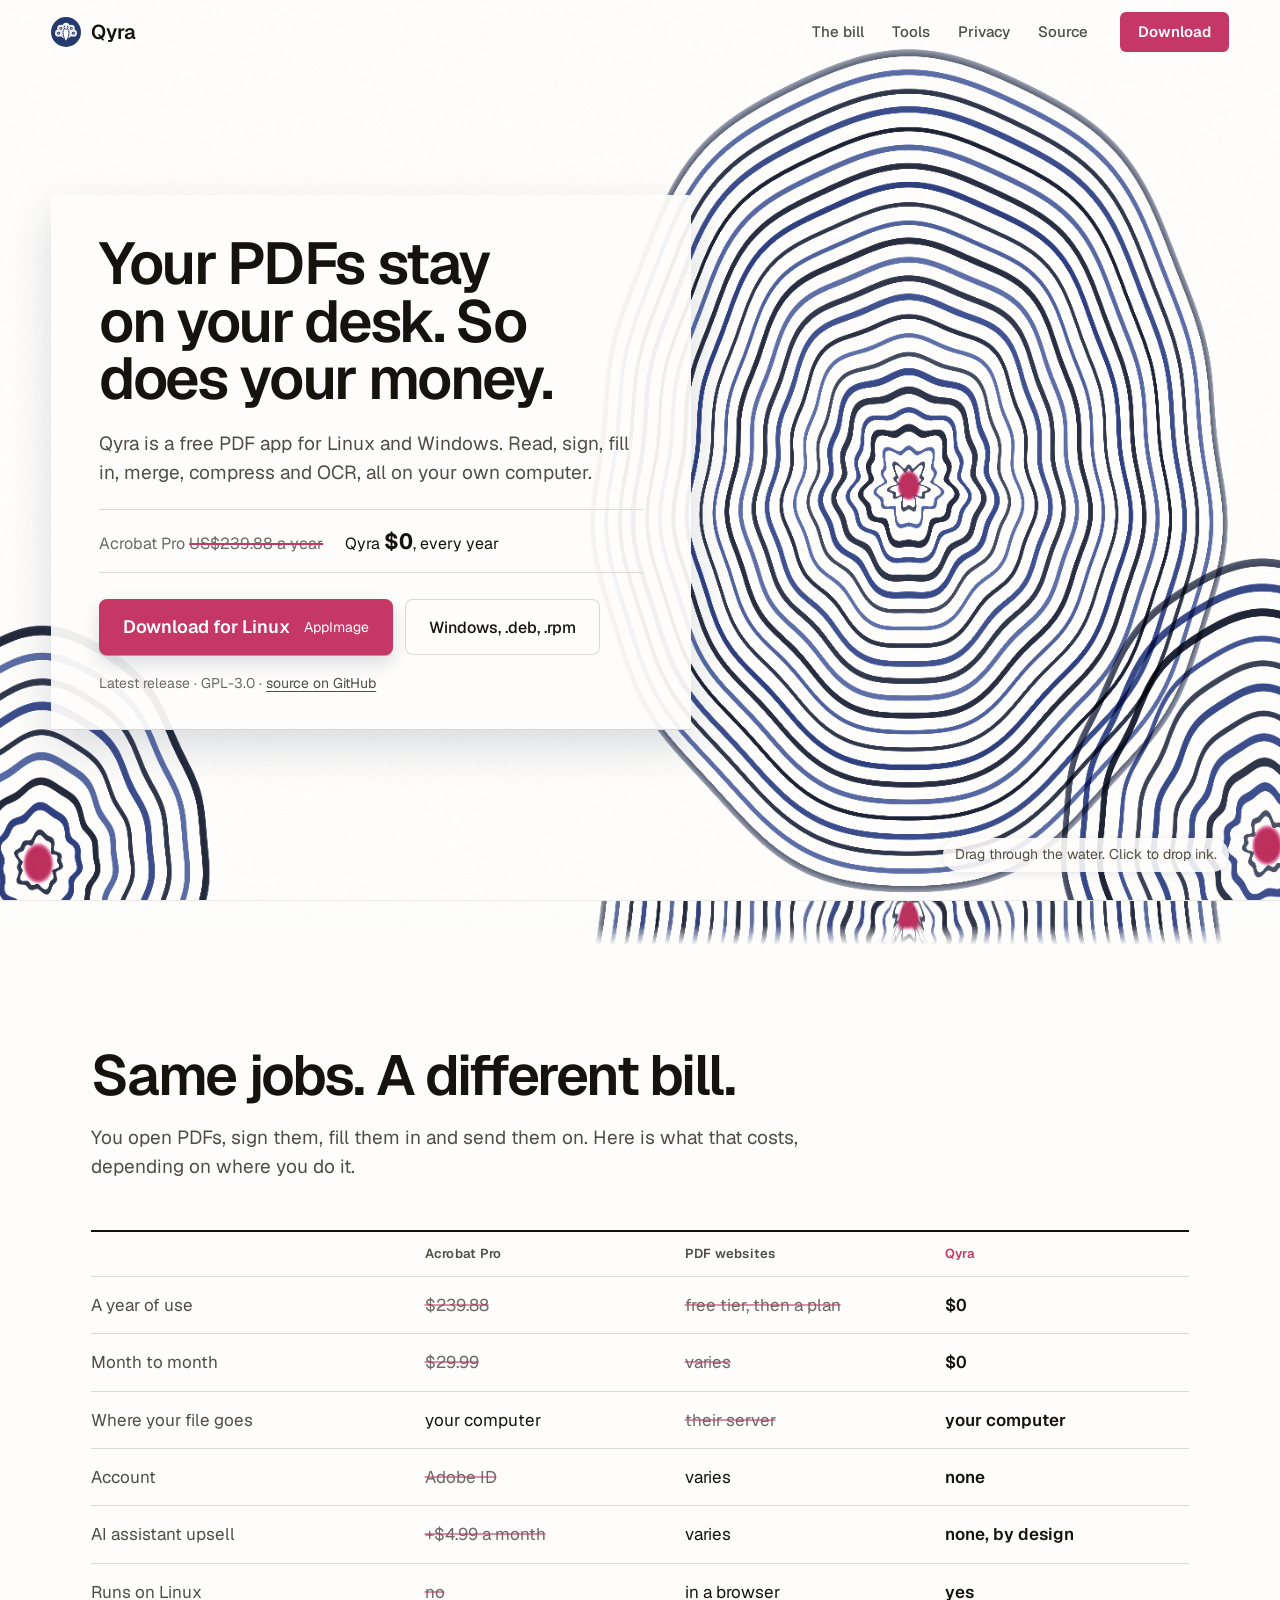
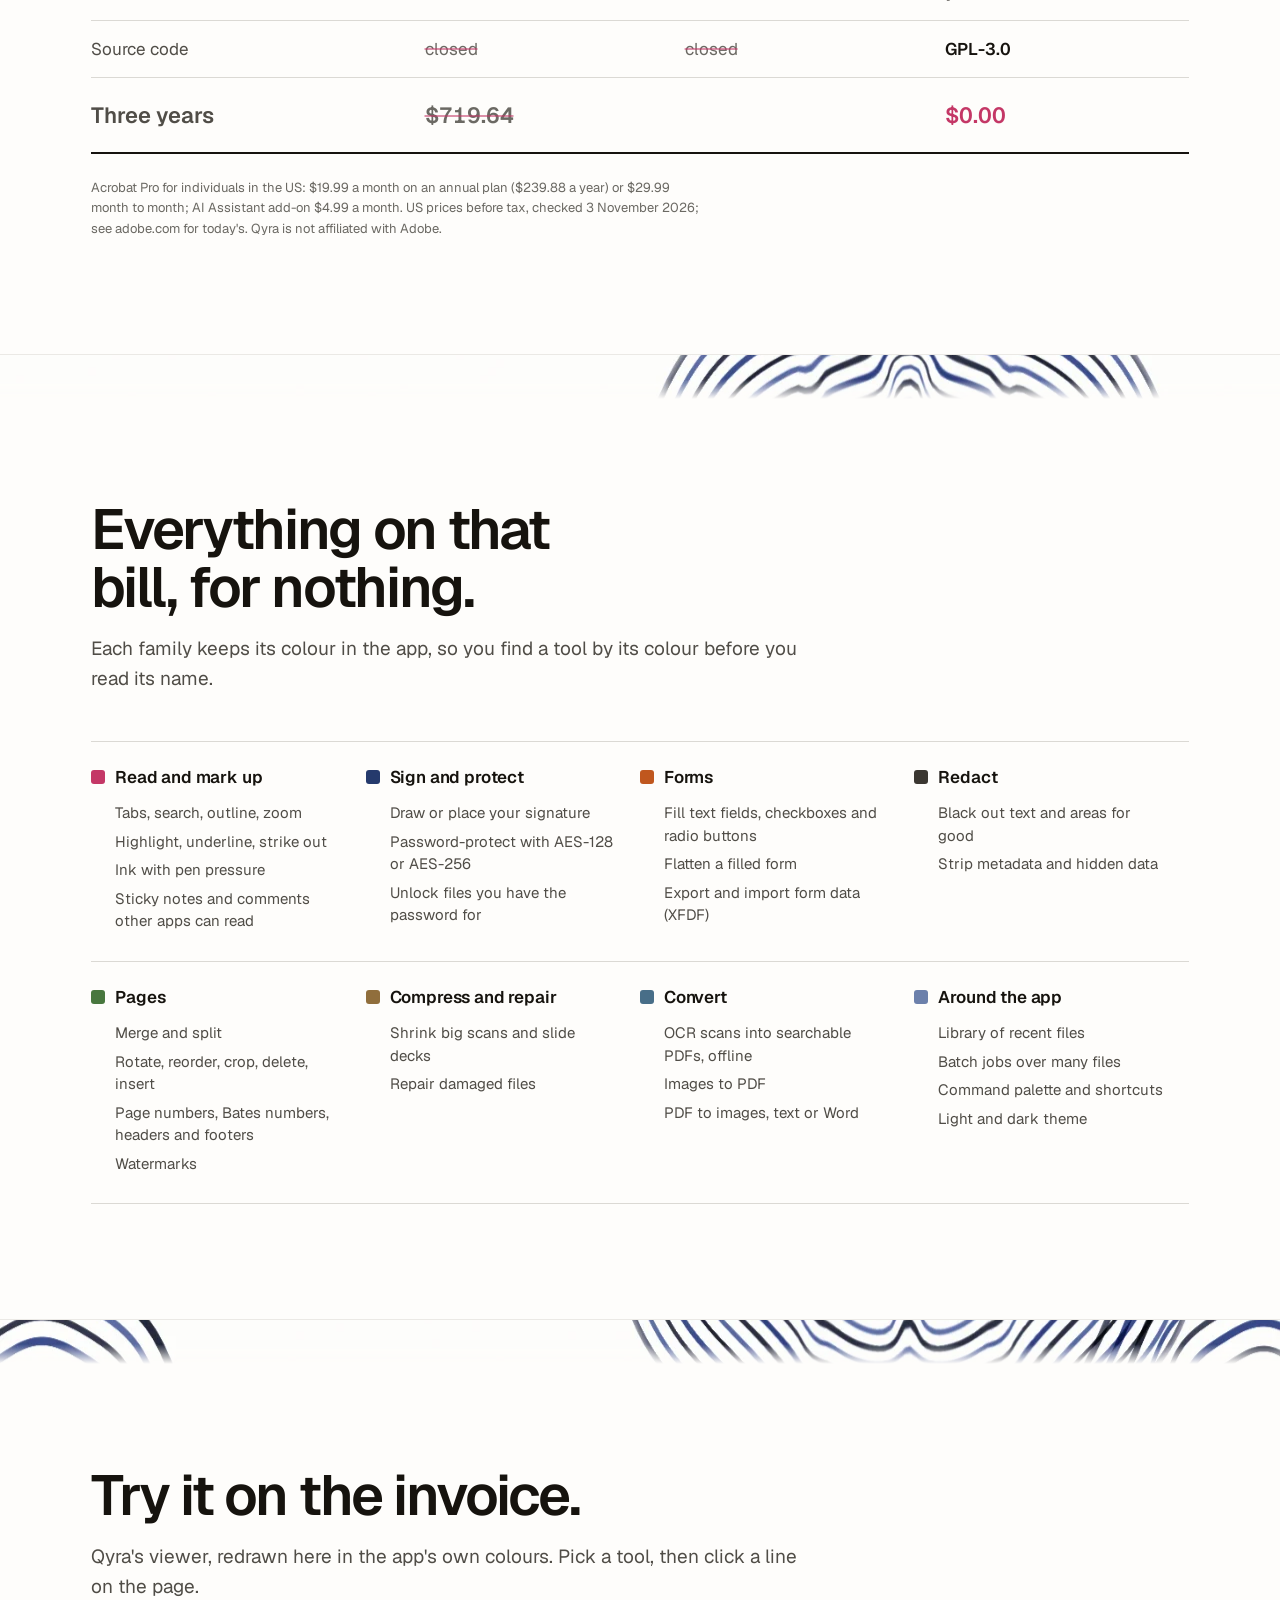
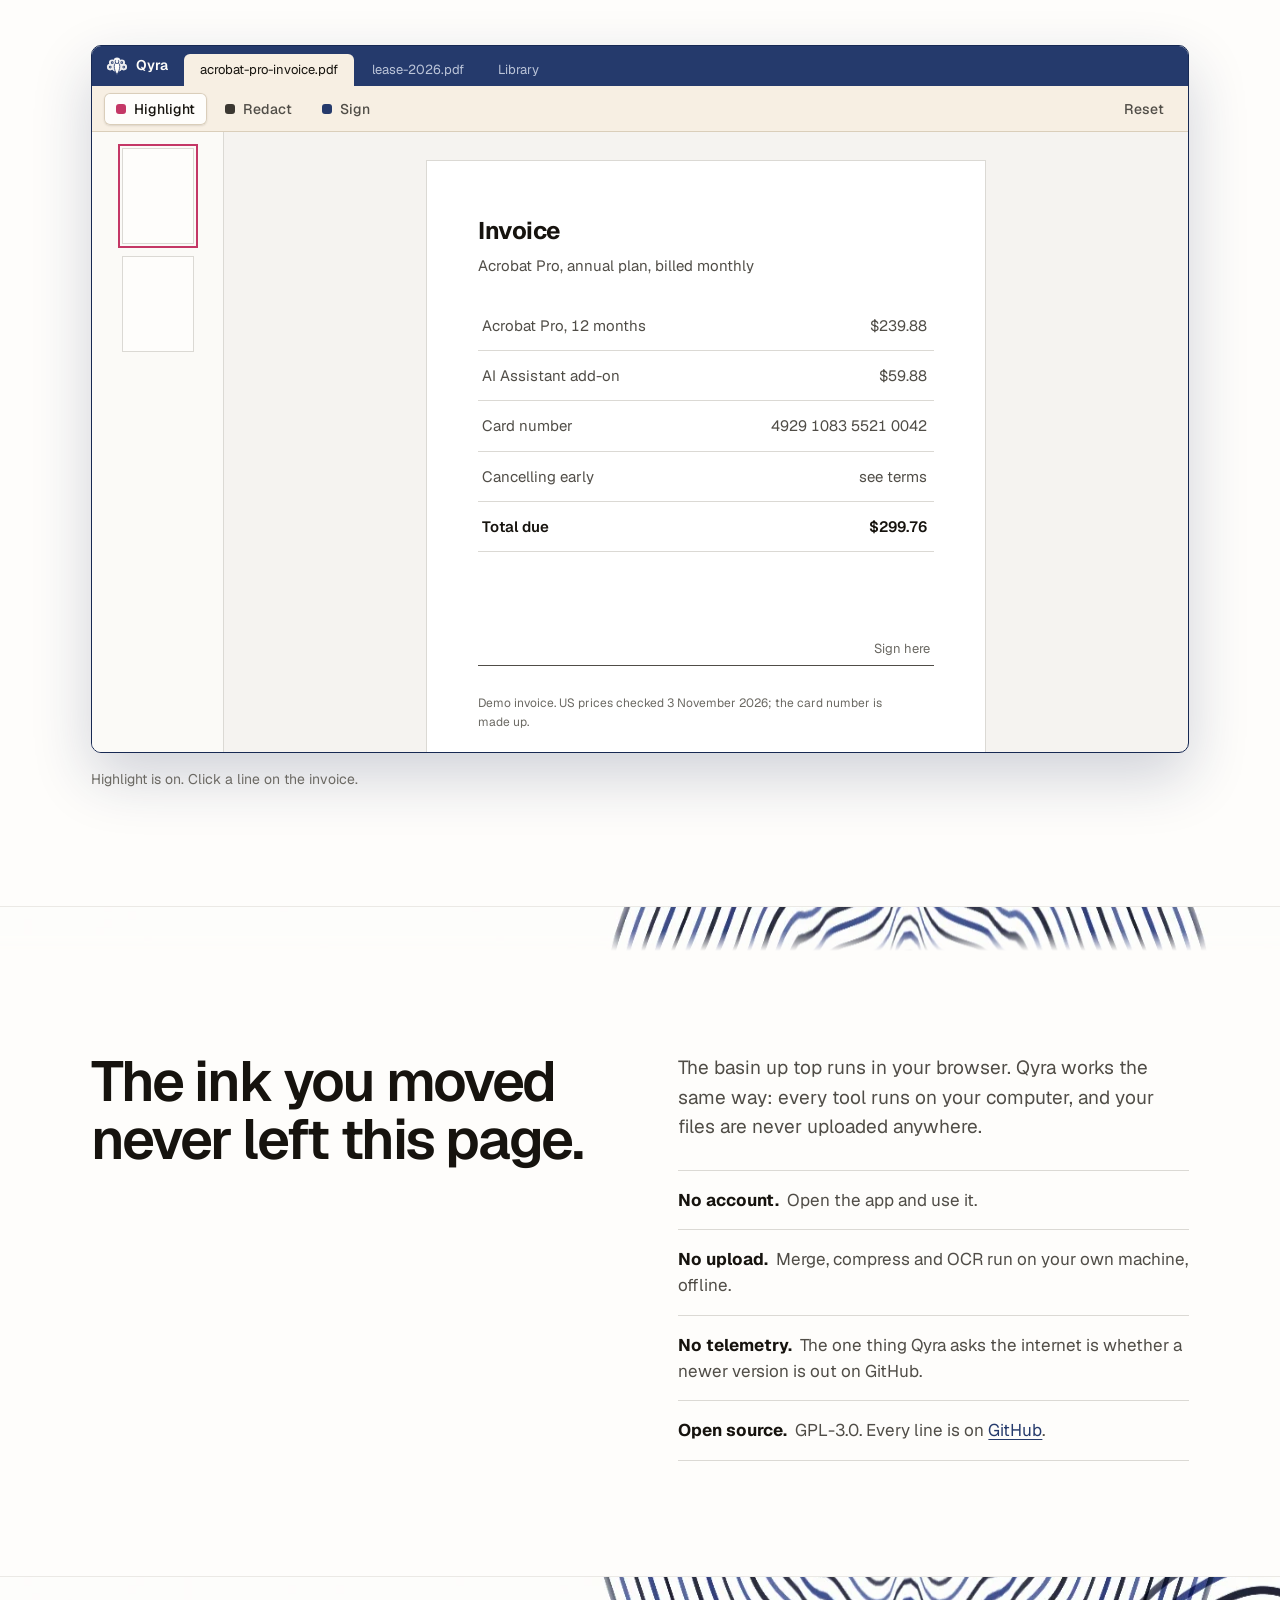
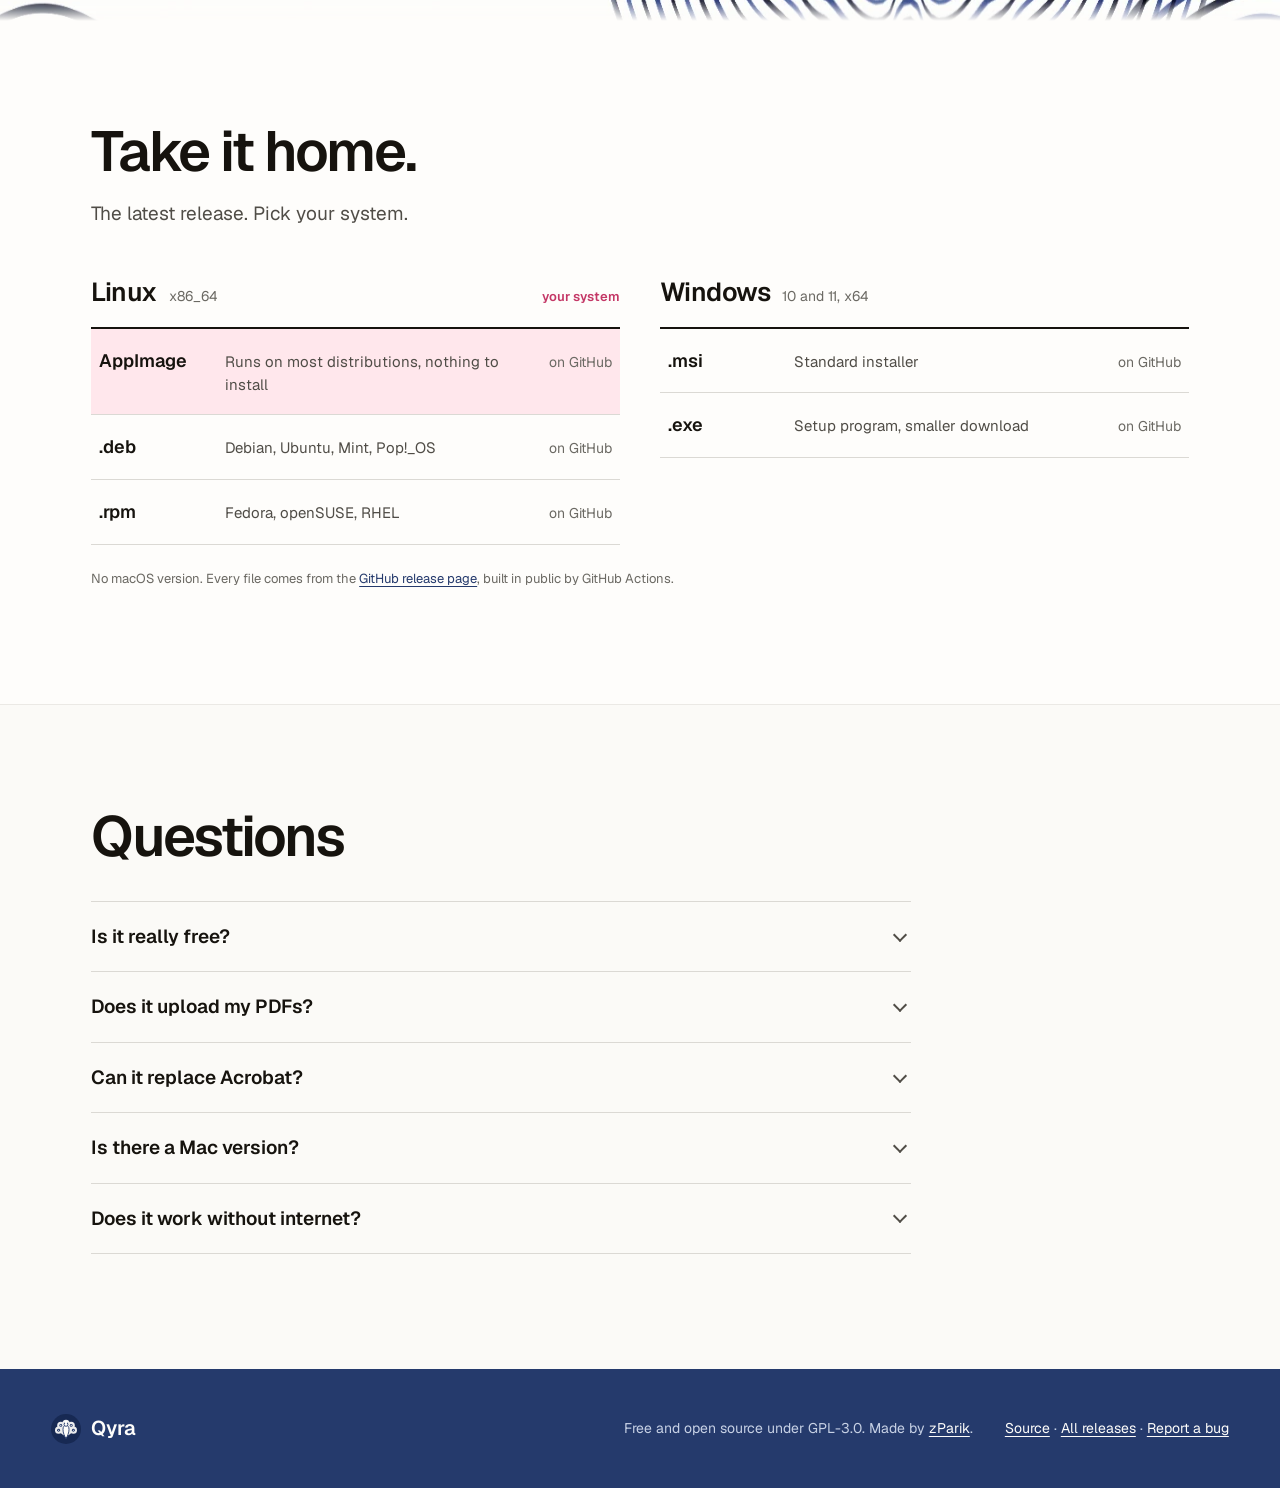
==== commit 74b58034: "fix: soften claims the page cannot source Say the Acrobat prices were checked on a date rather than " ====
--- a/index.html
+++ b/index.html
@@ -153,13 +153,13 @@
         <div class="ledger-row" role="row">
           <span role="rowheader">Account</span>
           <span role="cell" class="ghost">Adobe ID</span>
-          <span role="cell" class="ghost">often</span>
+          <span role="cell">varies</span>
           <span role="cell" class="col-qyra">none</span>
         </div>
         <div class="ledger-row" role="row">
           <span role="rowheader">AI assistant upsell</span>
           <span role="cell" class="ghost">+$4.99 a month</span>
-          <span role="cell" class="ghost">often</span>
+          <span role="cell">varies</span>
           <span role="cell" class="col-qyra">none, by design</span>
         </div>
         <div class="ledger-row" role="row">
@@ -181,7 +181,7 @@
           <span role="cell" class="col-qyra">$0.00</span>
         </div>
       </div>
-      <p class="footnote">Acrobat Pro for individuals in the US: $19.99 a month on an annual plan ($239.88 a year) or $29.99 month to month; AI Assistant add-on $4.99 a month. Prices as listed on 3 November 2026, before tax. Qyra is not affiliated with Adobe.</p>
+      <p class="footnote">Acrobat Pro for individuals in the US: $19.99 a month on an annual plan ($239.88 a year) or $29.99 month to month; AI Assistant add-on $4.99 a month. US prices before tax, checked 3 November 2026; see adobe.com for today's. Qyra is not affiliated with Adobe.</p>
     </div>
   </section>
 
@@ -298,7 +298,7 @@
                 <svg class="sig" viewBox="0 0 260 70" aria-hidden="true"><path d="M6 52c16-26 27-40 34-36s-12 41-5 41 19-36 26-34-5 27 2 27 16-23 23-21 0 18 7 18 27-27 39-27 9 16 20 14 36-20 64-23" /></svg>
                 <span class="sig-label">Sign here</span>
               </button>
-              <p class="doc-note">Demo invoice. Prices from Adobe's US list; the card number is made up.</p>
+              <p class="doc-note">Demo invoice. US prices checked 3 November 2026; the card number is made up.</p>
             </article>
           </div>
         </div>
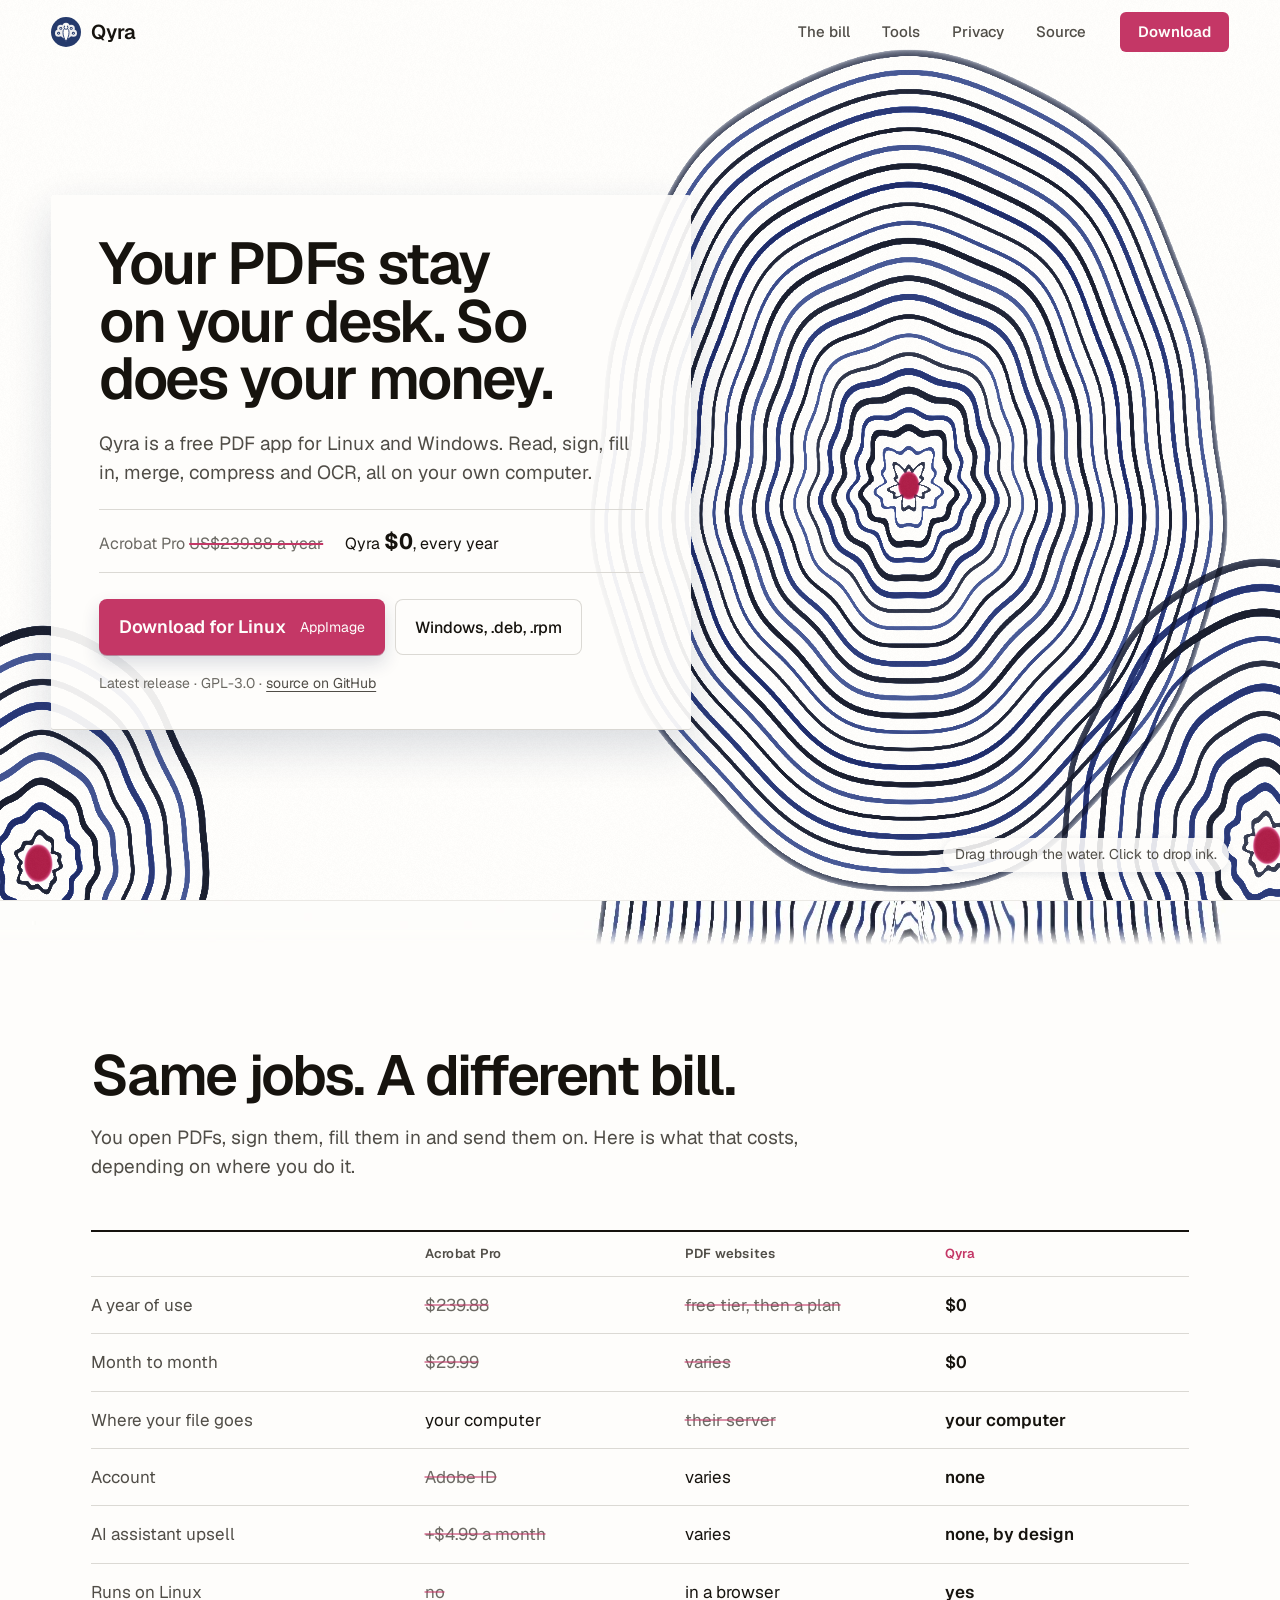
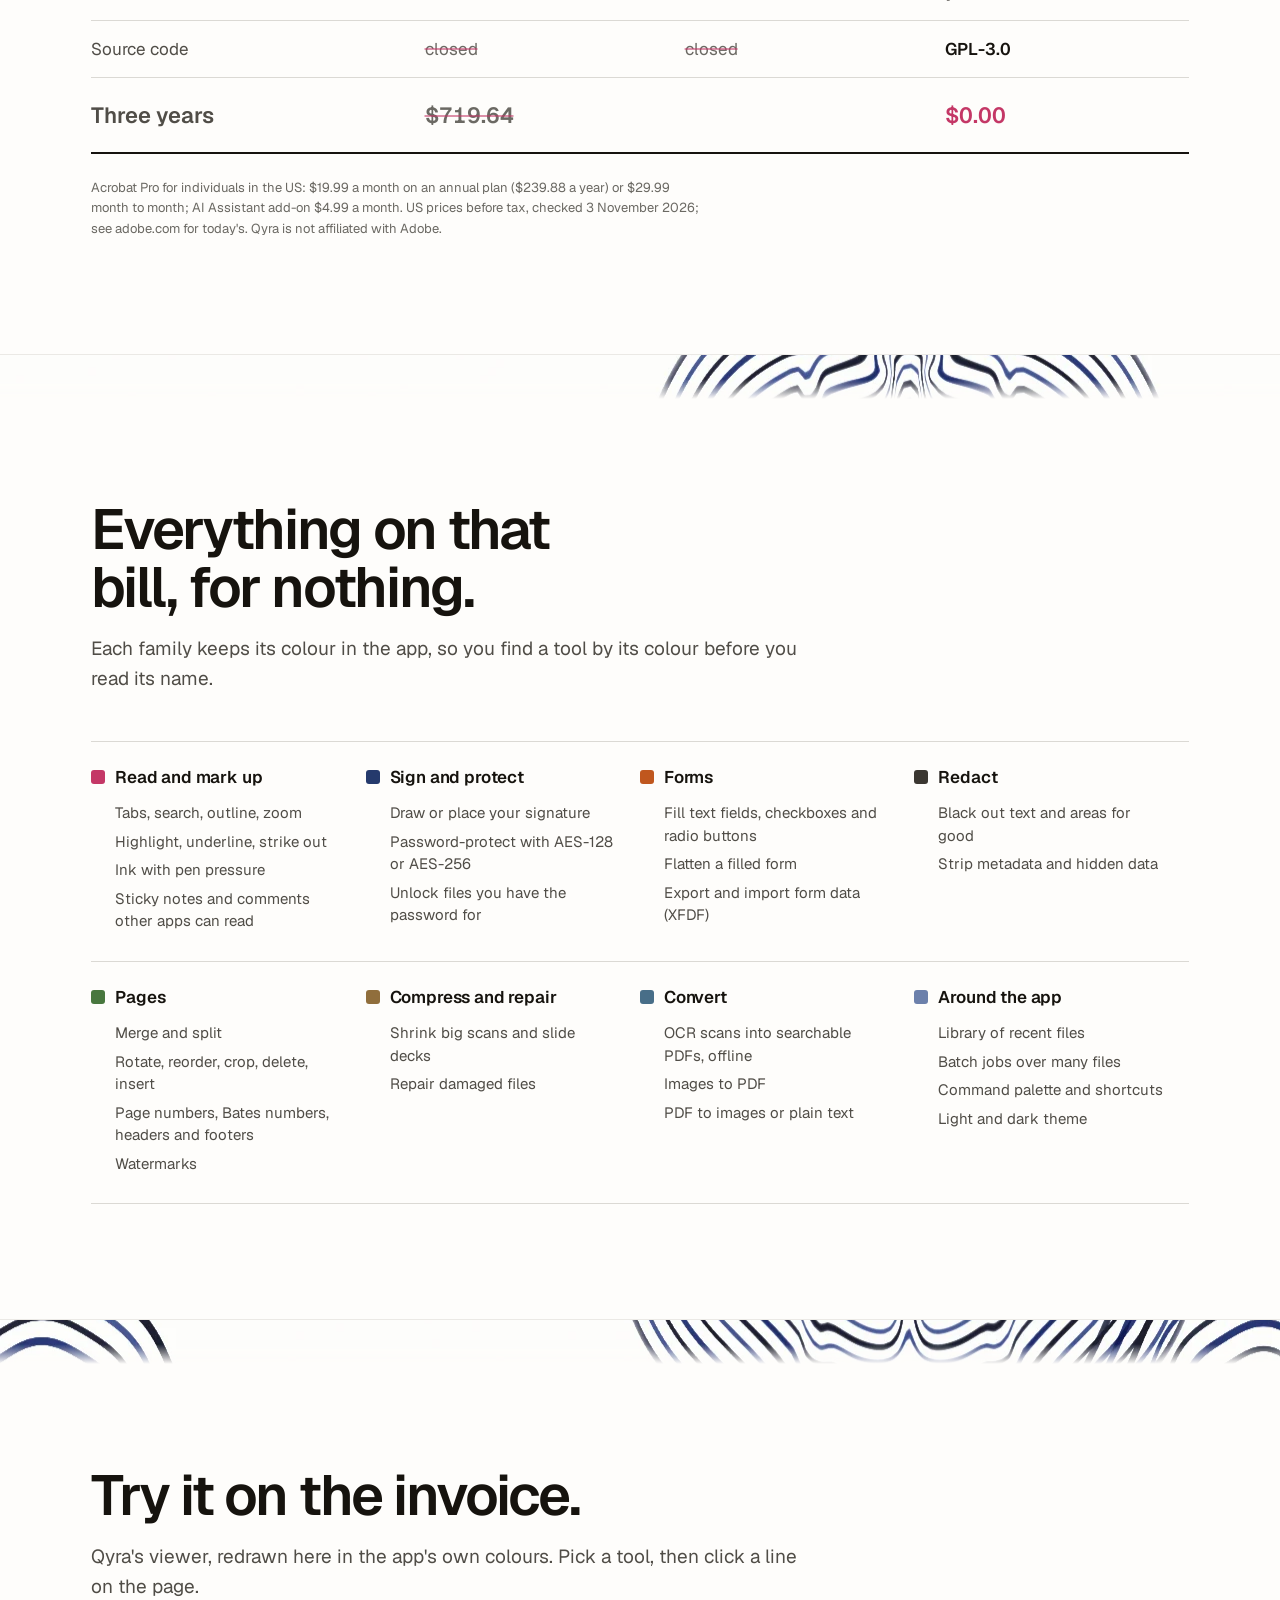
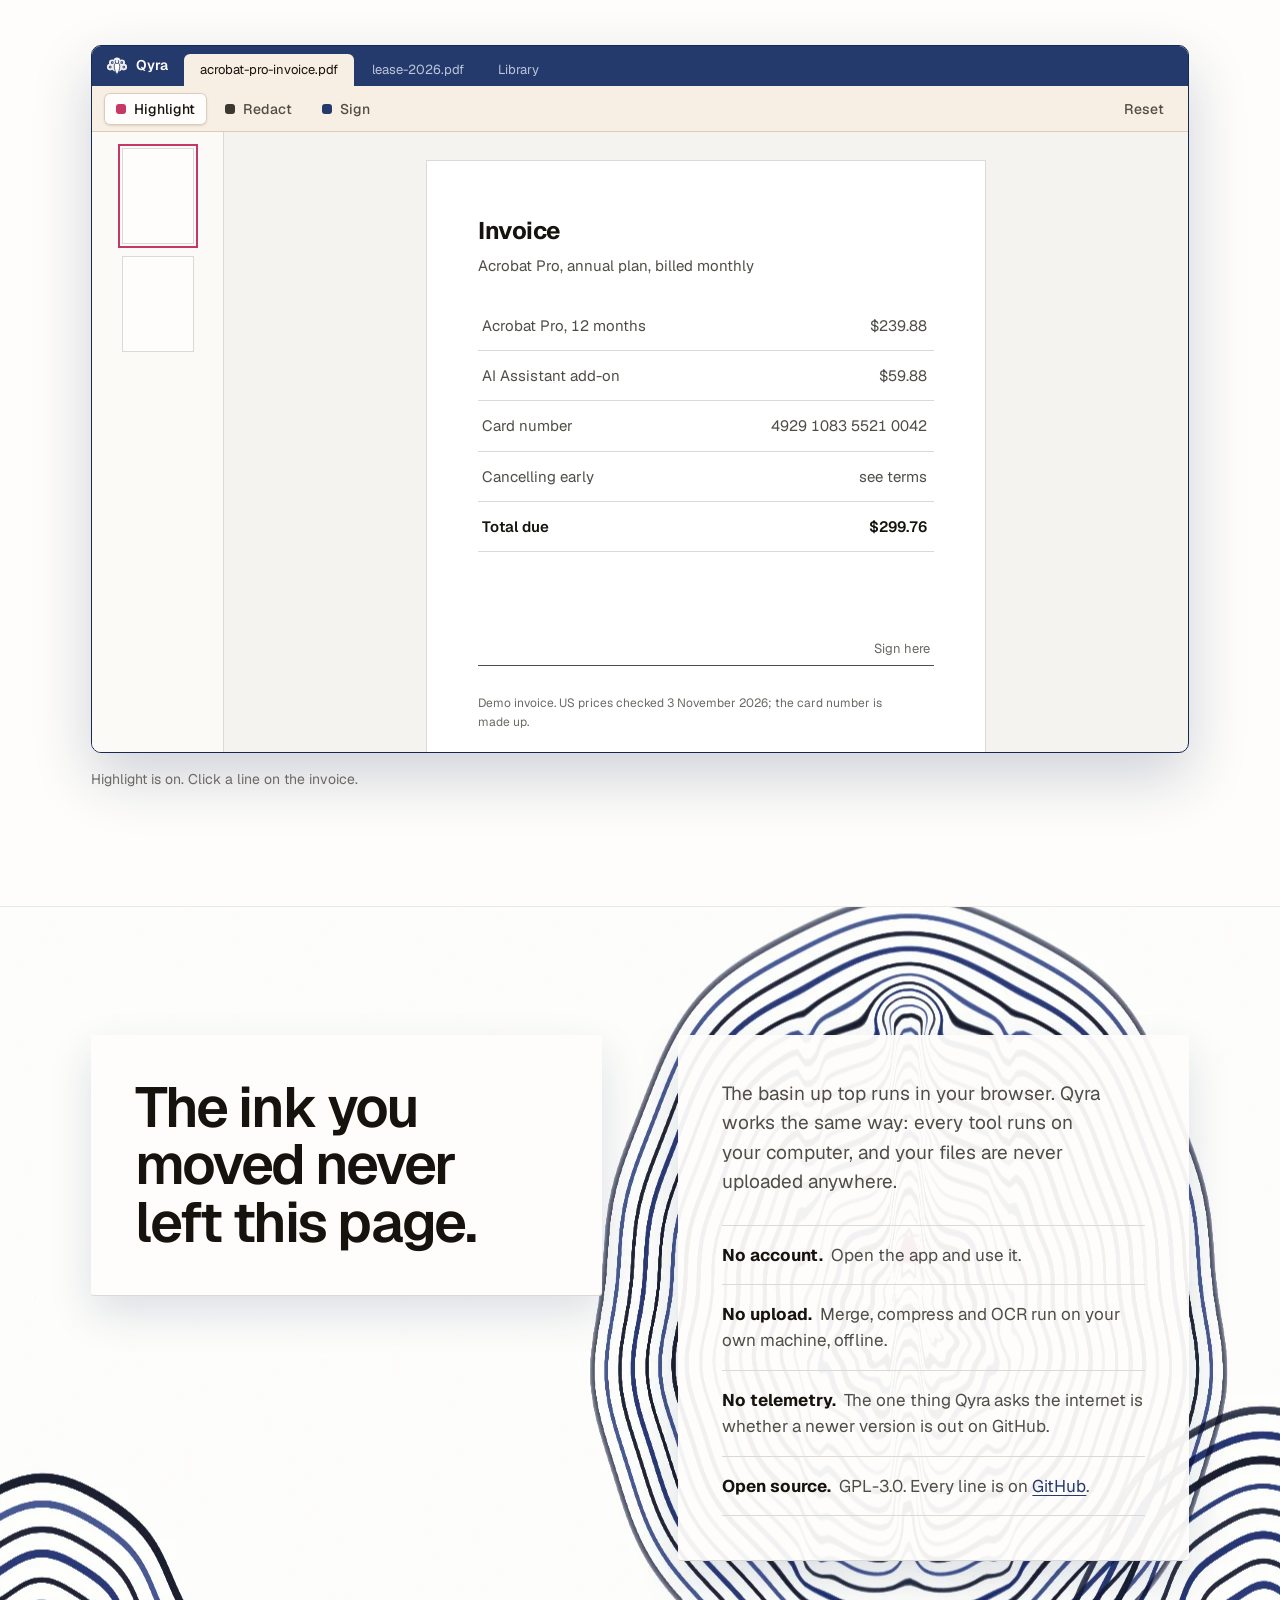
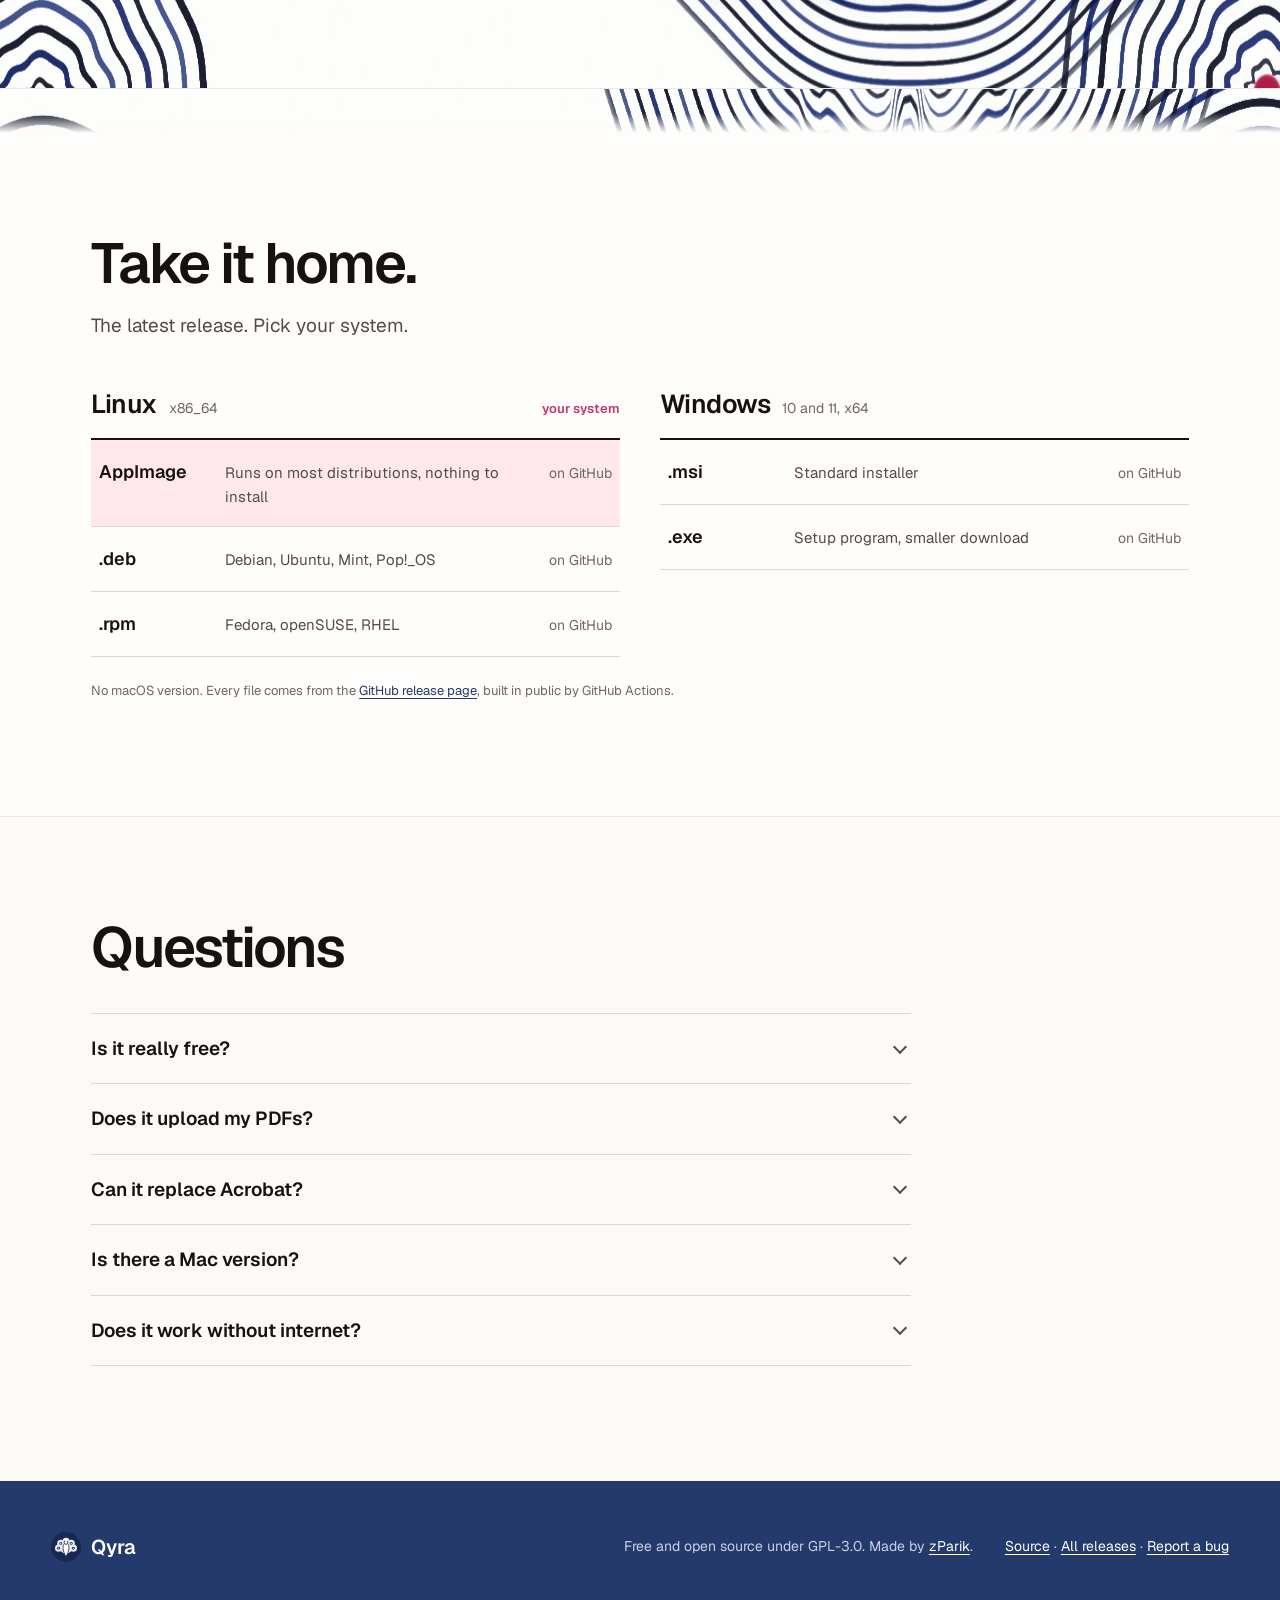
==== commit 4242d2a0: "fix: drop the PDF to Word claim The revamp removed Word export from the app; the page and its struct" ====
--- a/index.html
+++ b/index.html
@@ -46,7 +46,7 @@
     "Merge, split, rotate, reorder and crop pages",
     "Compress and repair PDFs",
     "Offline OCR",
-    "Convert images to PDF and PDF to images, text or Word",
+    "Convert images to PDF and PDF to images or text",
     "Protect PDFs with AES-256 and unlock them",
     "Batch operations"
   ],
@@ -245,7 +245,7 @@
           <ul>
             <li>OCR scans into searchable PDFs, offline</li>
             <li>Images to PDF</li>
-            <li>PDF to images, text or Word</li>
+            <li>PDF to images or plain text</li>
           </ul>
         </section>
         <section class="family" style="--fam: var(--sw-library)" aria-labelledby="f-library">
--- a/style.css
+++ b/style.css
@@ -136,12 +136,14 @@
 }
 .nav-mark {
   display: inline-flex; align-items: center; gap: 10px;
+  min-height: 44px;
   color: var(--fg0); text-decoration: none;
   font-weight: 600; font-size: 20px; letter-spacing: -0.01em;
 }
 .nav-links { display: flex; gap: 28px; margin-left: auto; }
 .nav-links a {
   color: var(--fg1); text-decoration: none; font-size: 15px; font-weight: 500;
+  padding: 10px 2px;
 }
 .nav-links a:hover { color: var(--fg0); }
 .nav-cta {
@@ -245,7 +247,8 @@
 .hero-price .now { color: var(--fg0); }
 .hero-price strong { font-size: 22px; }
 
-.hero-actions { margin-top: 26px; display: flex; flex-wrap: wrap; gap: 12px; }
+.hero-actions { margin-top: 26px; display: flex; flex-wrap: wrap; gap: 10px; }
+.hero-actions .btn { padding: 0 20px; }
 
 .hero-meta { margin-top: 18px; font-size: 14px; color: var(--fg2); }
 .hero-meta a { color: var(--fg1); }
@@ -504,6 +507,22 @@
 
 /* ── Privacy ─────────────────────────────────────────────────────────── */
 
+/* The visitor's own marbling, printed full size behind the privacy promise. */
+.sheet-private {
+  background-color: var(--paper-1);
+  background-image: var(--print, none);
+  background-size: cover;
+  background-position: 70% 50%;
+}
+.sheet-private .print { display: none; }
+.sheet-private .sheet-inner { padding-top: clamp(72px, 10vw, 140px); padding-bottom: clamp(72px, 10vw, 140px); }
+.private-grid > * {
+  background: oklch(0.995 0.003 85 / 0.94);
+  border-radius: 3px;
+  box-shadow: 0 1px 0 var(--line), 0 18px 44px oklch(0.29 0.08 265 / 0.14);
+  padding: clamp(24px, 3.5vw, 44px);
+}
+.private-grid > h2 { max-width: none; }
 .private-grid {
   display: grid;
   grid-template-columns: minmax(0, 1fr) minmax(0, 1fr);
@@ -611,6 +630,19 @@
 
 /* ── Smaller screens ─────────────────────────────────────────────────── */
 
+/* Phones on their side: keep the whole offer and the Download button on
+   one short screen. */
+@media (max-height: 540px) and (min-width: 761px) {
+  .basin { min-height: 0; height: auto; padding-top: 72px; padding-bottom: 24px; }
+  .hero-sheet { padding: 20px 28px; width: min(600px, 62vw); }
+  .hero-sheet h1 { font-size: clamp(28px, 4vw, 40px); }
+  .hero-offer { margin-top: 12px; font-size: 16px; }
+  .hero-price { margin-top: 12px; padding: 8px 0; }
+  .hero-actions { margin-top: 14px; }
+  .btn { min-height: 48px; }
+  .hero-meta { display: none; }
+}
+
 @media (max-width: 1000px) {
   .families { grid-template-columns: repeat(2, minmax(0, 1fr)); }
   .private-grid { grid-template-columns: 1fr; }
@@ -626,12 +658,23 @@
   .basin {
     height: auto; min-height: 100svh; max-height: none;
     align-items: end;
-    padding: 46svh 16px 24px;
+    /* Enough water above the sheet to see the feather, little enough that
+       the Download button stays on the first screen. */
+    padding: clamp(96px, 22svh, 200px) 16px 24px;
   }
-  .hero-sheet { padding: 28px 22px 24px; }
+  .hero-sheet { padding: 22px 20px 22px; }
+  .hero-sheet h1 { font-size: clamp(32px, 9.6vw, 44px); line-height: 1; }
+  .hero-offer { margin-top: 16px; }
+  .hero-price { margin-top: 16px; padding: 10px 0; }
+  .hero-actions { margin-top: 18px; }
   .hero-offer, .lede, .private-body > p { font-size: 17px; }
   .btn { width: 100%; justify-content: space-between; }
-  .basin-hint { top: 76px; bottom: auto; right: 16px; }
+  /* Label over its meta line, so neither wraps on a narrow phone. */
+  .btn-primary {
+    flex-direction: column; align-items: flex-start; justify-content: center;
+    gap: 2px; padding: 10px 20px;
+  }
+  .basin-hint { top: 68px; bottom: auto; right: 16px; font-size: 13px; }
 
   .ledger { margin-top: 32px; }
   .ledger-head { display: none; }
@@ -652,6 +695,11 @@
   .win-strip { display: none; }
   .win-canvas { padding: 16px 12px; }
   .win-tab:not(.is-on) { display: none; }
+  .win-tab { min-width: 0; overflow: hidden; text-overflow: ellipsis; }
+  .win-bar { height: auto; flex-wrap: wrap; gap: 4px; padding: 6px 8px; }
+  .win-tool { padding: 0 10px; height: 36px; }
+  .win-sp { display: none; }
+  .win-reset { margin-left: auto; }
 
   .dl-grid { grid-template-columns: 1fr; gap: 32px; }
   .dl-item { grid-template-columns: 90px 1fr; }
@@ -659,3 +707,10 @@
 
   .foot p:first-of-type { margin-left: 0; }
 }
+
+/* Small phones: less water, so the Download button clears the fold. */
+@media (max-width: 760px) and (max-height: 640px) {
+  .basin { padding-top: 84px; }
+  .hero-offer { font-size: 16px; line-height: 1.45; }
+  .basin-hint { display: none; }
+}
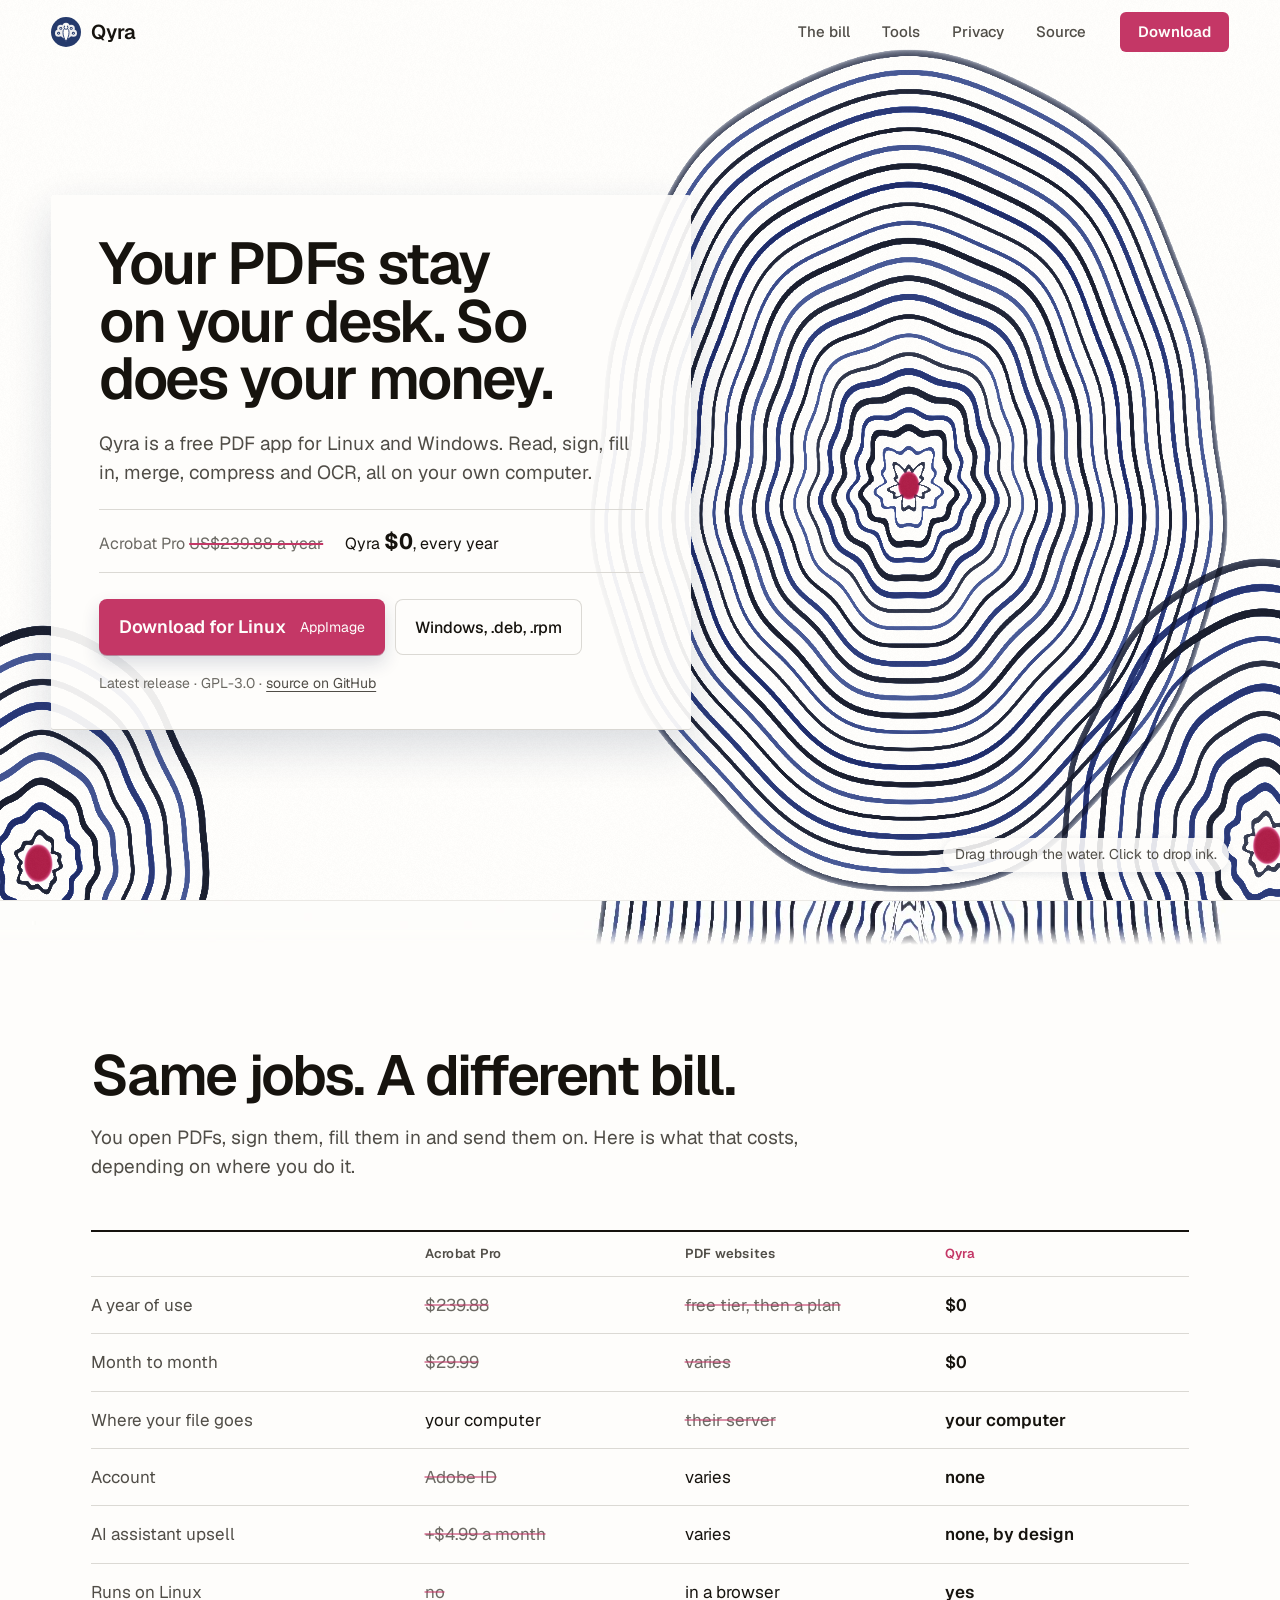
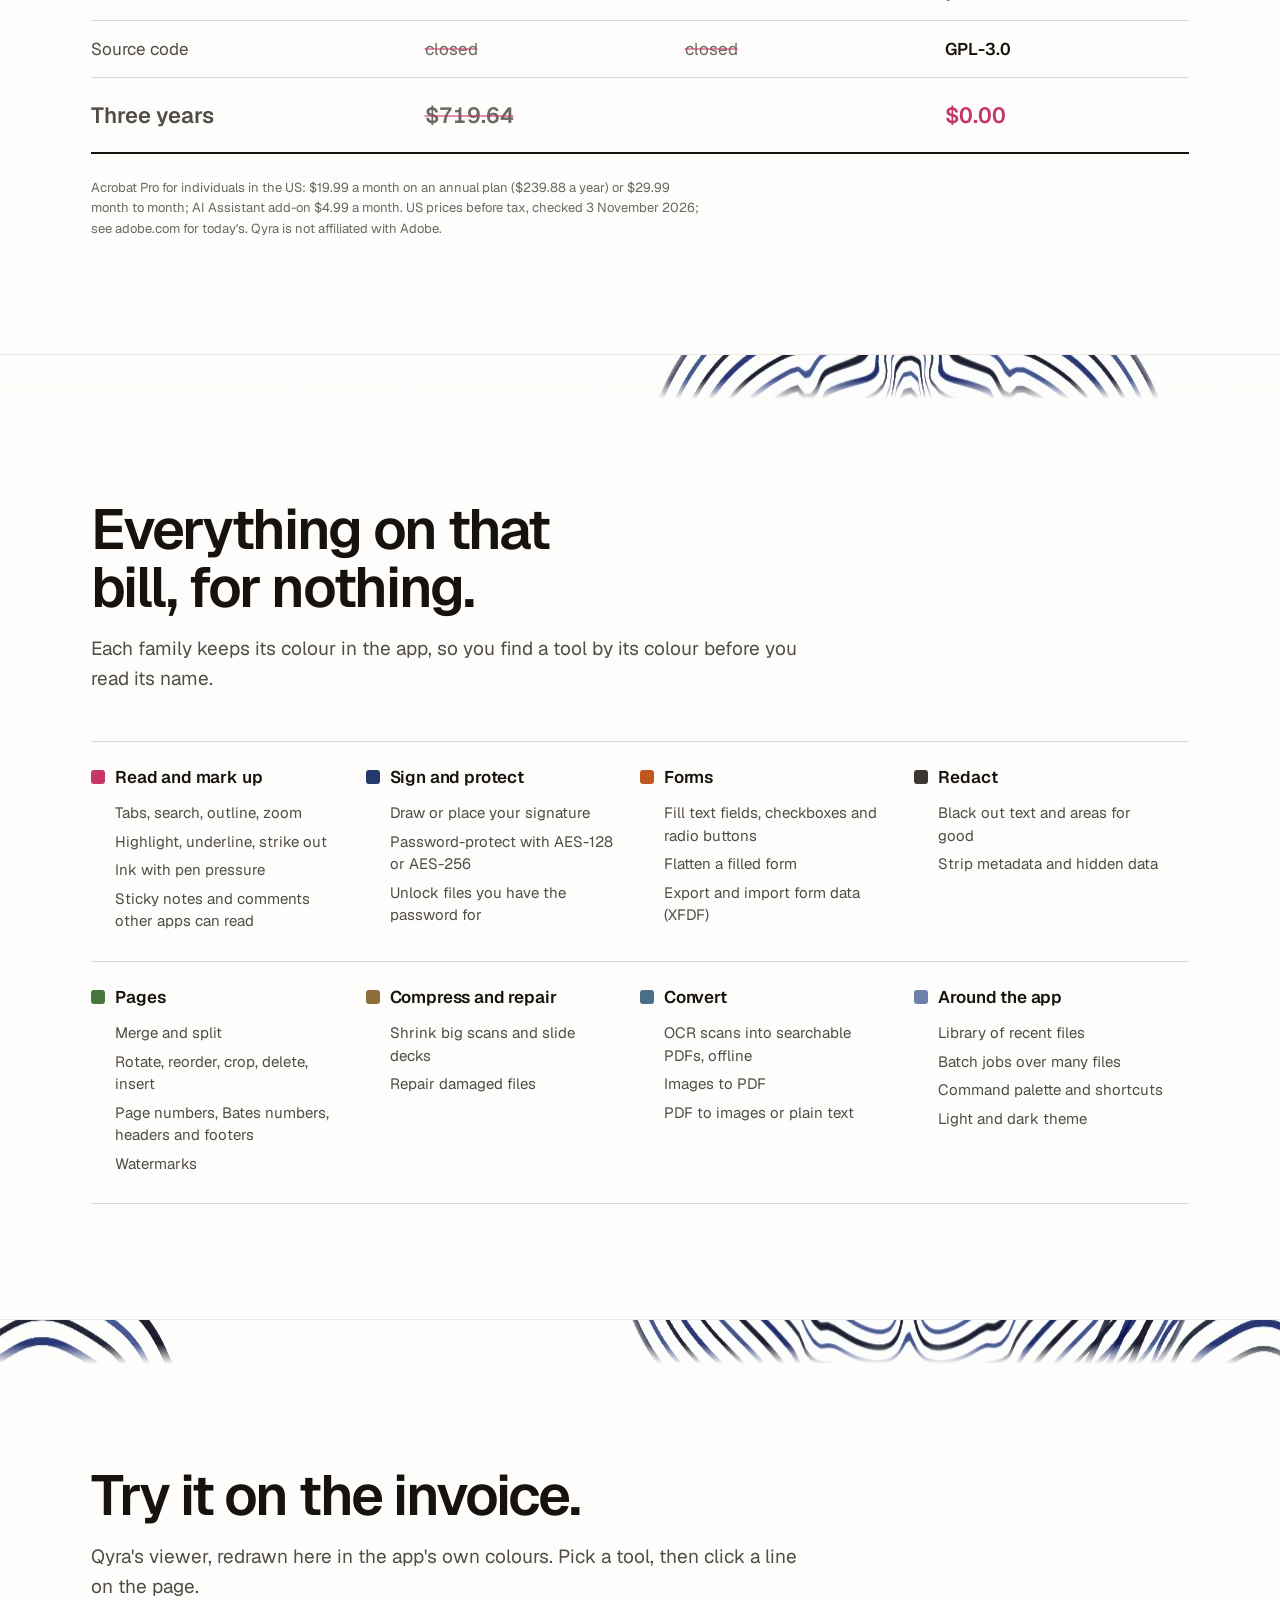
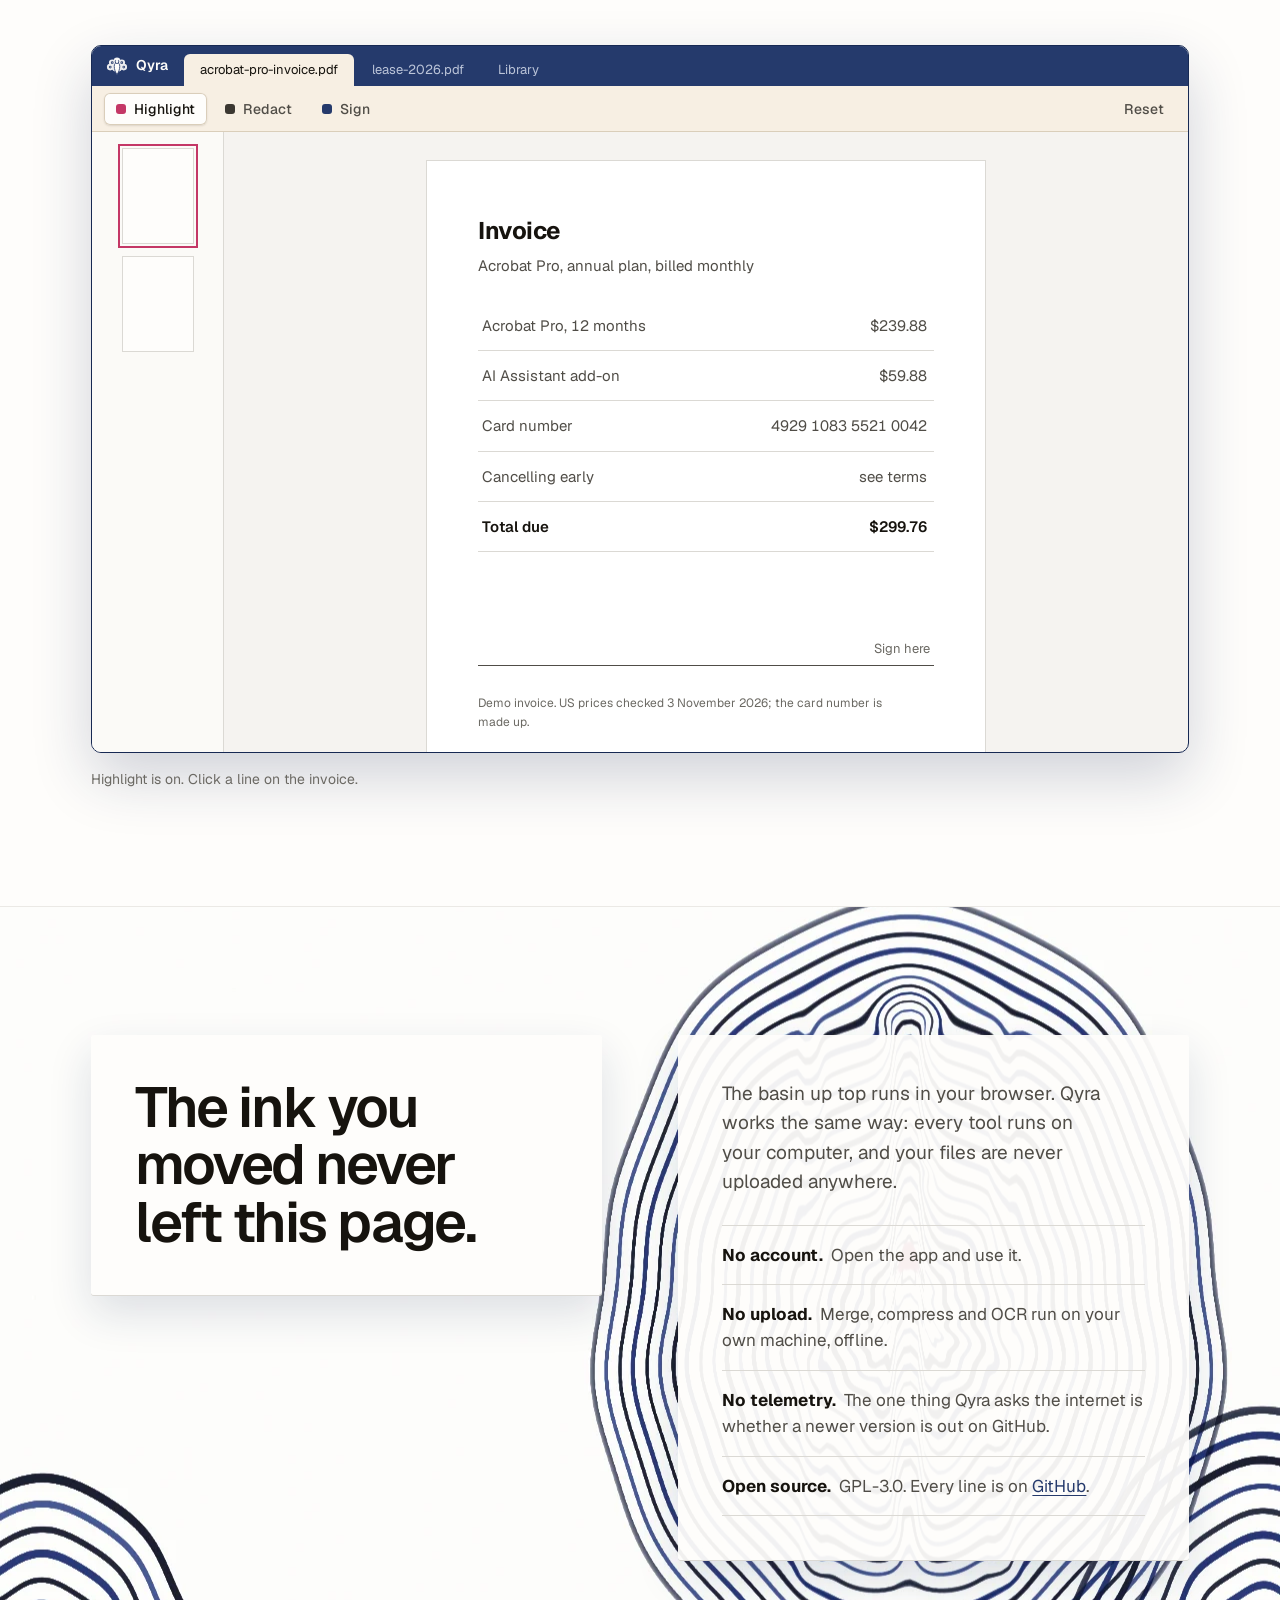
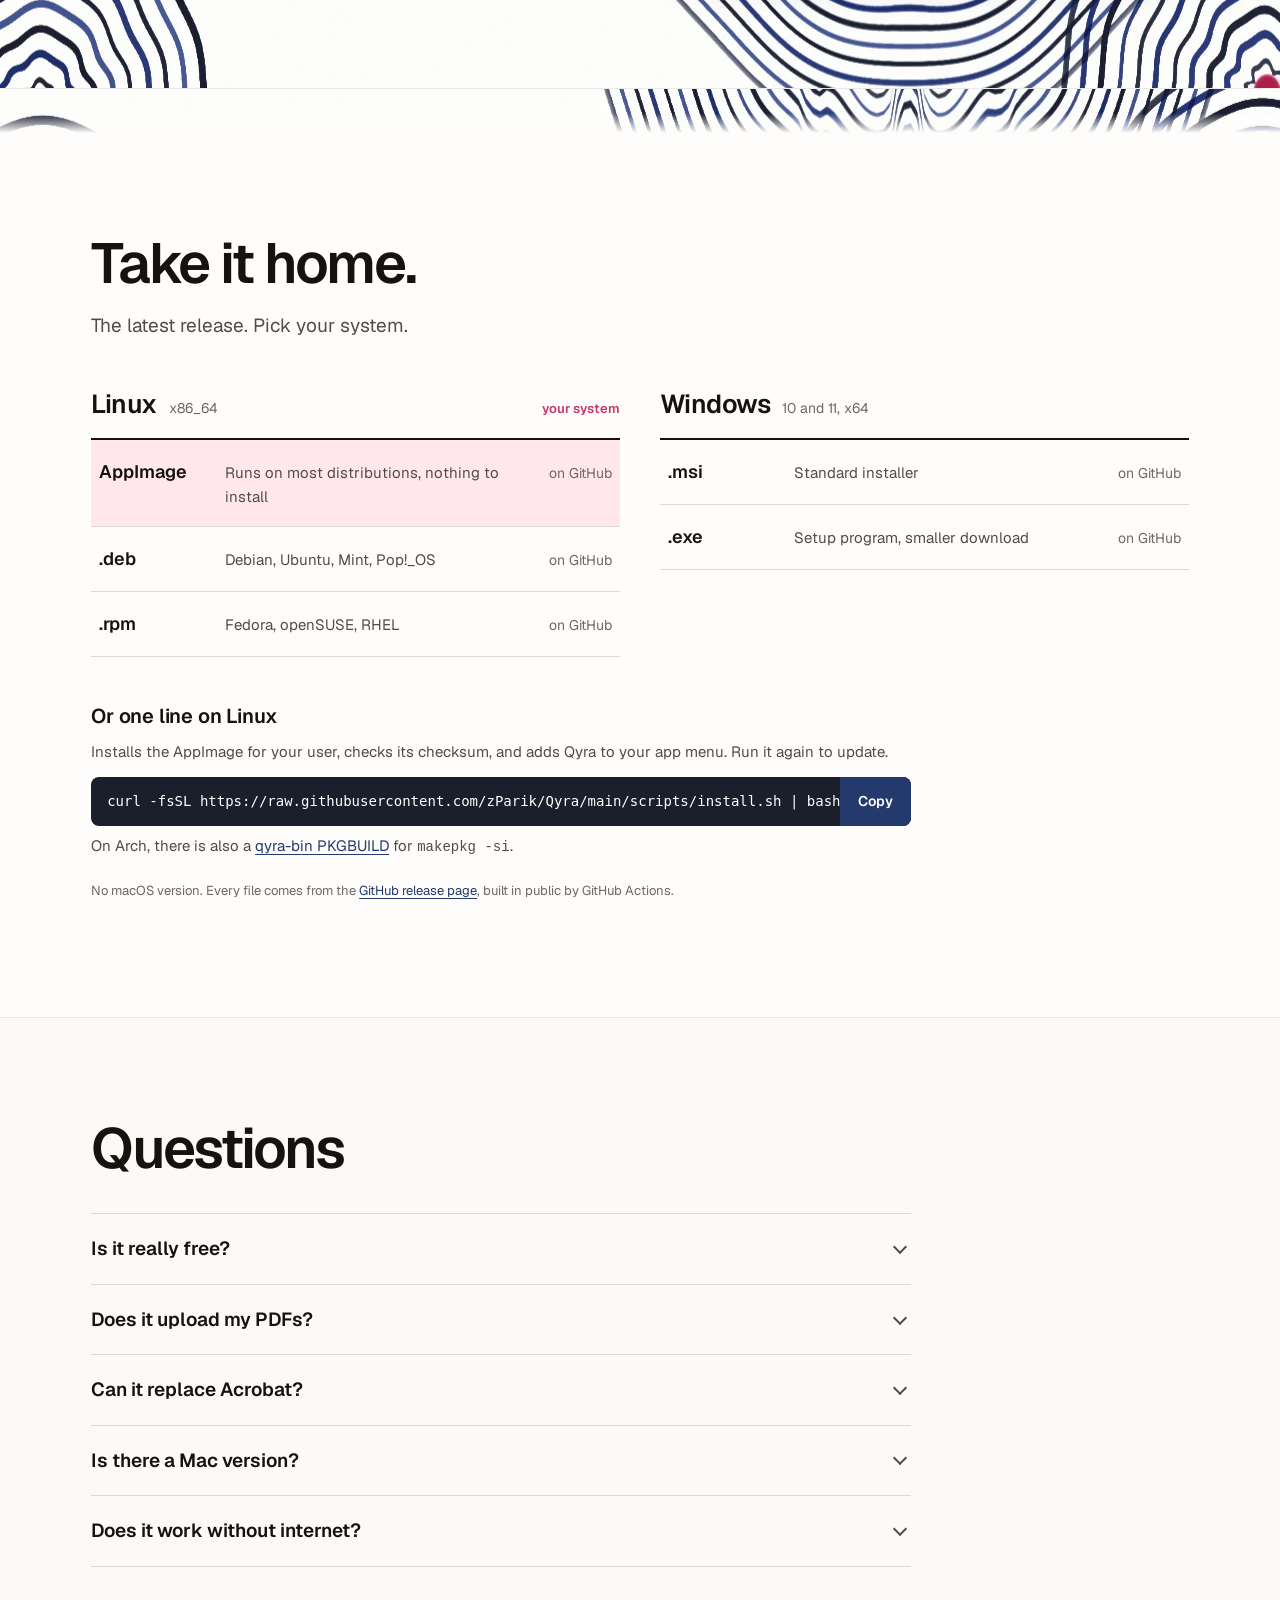
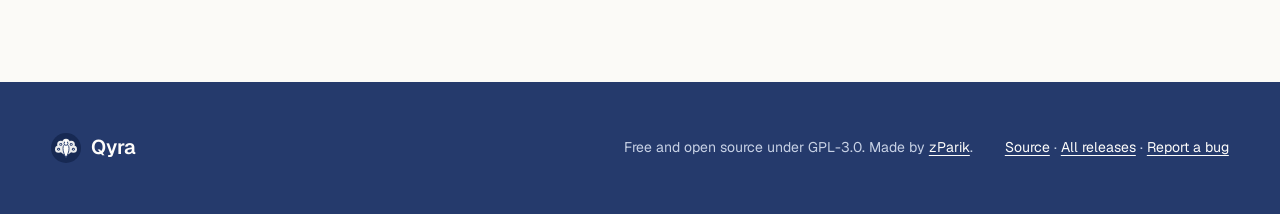
==== commit d7592e5f: "feat: show the one-line Linux installer under downloads Adds the install.sh command with a copy butt" ====
--- a/index.html
+++ b/index.html
@@ -352,6 +352,15 @@
           </a>
         </section>
       </div>
+      <div class="dl-cmd">
+        <h3>Or one line on Linux</h3>
+        <p>Installs the AppImage for your user, checks its checksum, and adds Qyra to your app menu. Run it again to update.</p>
+        <div class="cmd">
+          <code id="install-cmd">curl -fsSL https://raw.githubusercontent.com/zParik/Qyra/main/scripts/install.sh | bash</code>
+          <button type="button" class="cmd-copy" data-copy="install-cmd">Copy</button>
+        </div>
+        <p class="dl-arch">On Arch, there is also a <a href="https://github.com/zParik/Qyra/tree/main/packaging/aur" rel="noopener">qyra-bin PKGBUILD</a> for <code>makepkg -si</code>.</p>
+      </div>
       <p class="footnote">No macOS version. Every file comes from the <a href="https://github.com/zParik/Qyra/releases/latest" rel="noopener">GitHub release page</a>, built in public by GitHub Actions.</p>
     </div>
   </section>
--- a/style.css
+++ b/style.css
@@ -563,6 +563,34 @@
 .dl-name { font-weight: 600; font-size: 18px; }
 .dl-desc { color: var(--fg1); font-size: 15px; }
 .dl-size { color: var(--fg2); font-size: 14px; font-variant-numeric: tabular-nums; white-space: nowrap; }
+.dl-cmd { margin-top: 44px; max-width: 820px; }
+.dl-cmd h3 { font-size: 20px; letter-spacing: -0.01em; }
+.dl-cmd p { margin-top: 8px; color: var(--fg1); font-size: 15px; }
+.cmd {
+  margin-top: 14px;
+  display: flex; align-items: stretch;
+  border-radius: 8px;
+  background: var(--sumi);
+  color: var(--paper-0);
+  overflow: hidden;
+}
+.cmd code {
+  flex: 1; min-width: 0;
+  padding: 14px 16px;
+  font: 14px/1.5 ui-monospace, "Cascadia Mono", "DejaVu Sans Mono", monospace;
+  overflow-x: auto; white-space: nowrap;
+  scrollbar-width: thin;
+}
+.cmd-copy {
+  flex: none;
+  border: 0; padding: 0 18px;
+  background: var(--indigo);
+  color: var(--paper-0);
+  font: 600 14px/1 var(--font);
+  cursor: pointer;
+}
+.cmd-copy:hover { background: var(--indigo-deep); }
+.dl-arch code { font: 14px ui-monospace, "Cascadia Mono", monospace; }
 .dl-os.is-yours h3::after {
   content: "your system";
   margin-left: auto;
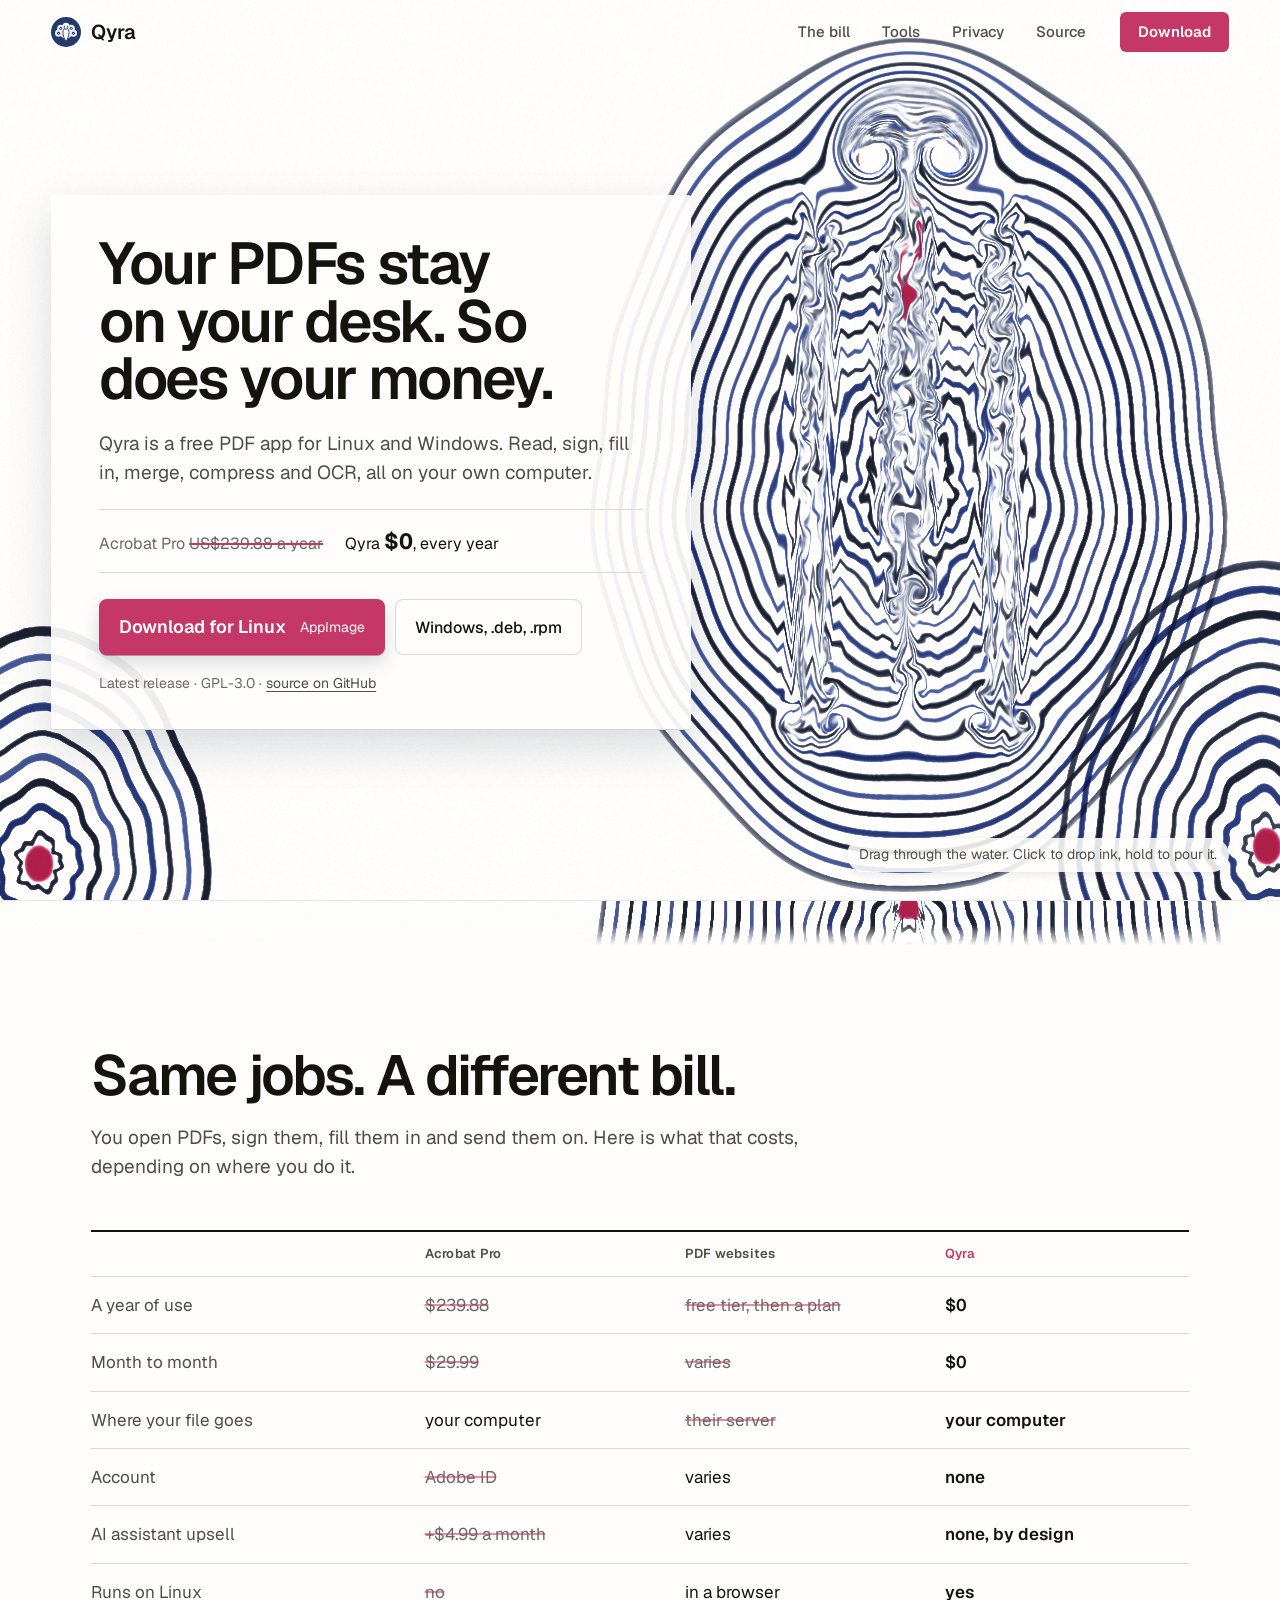
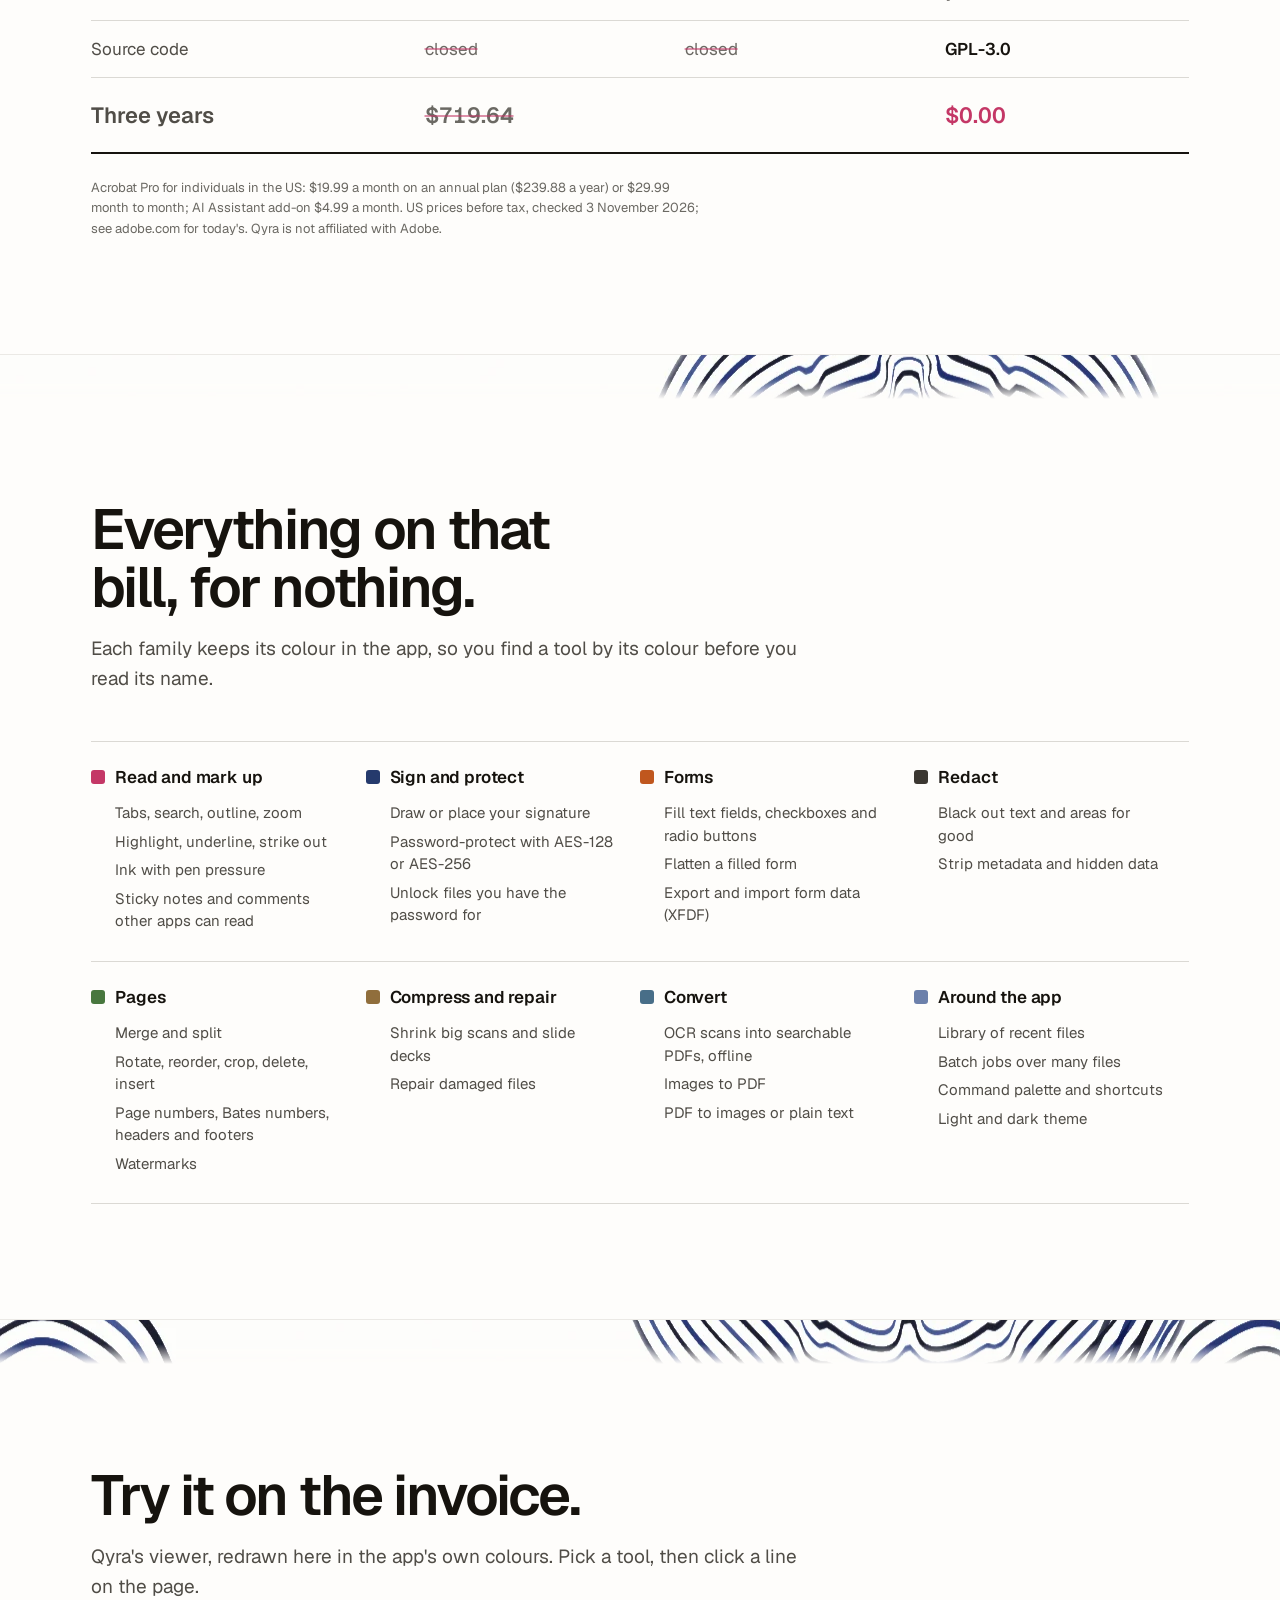
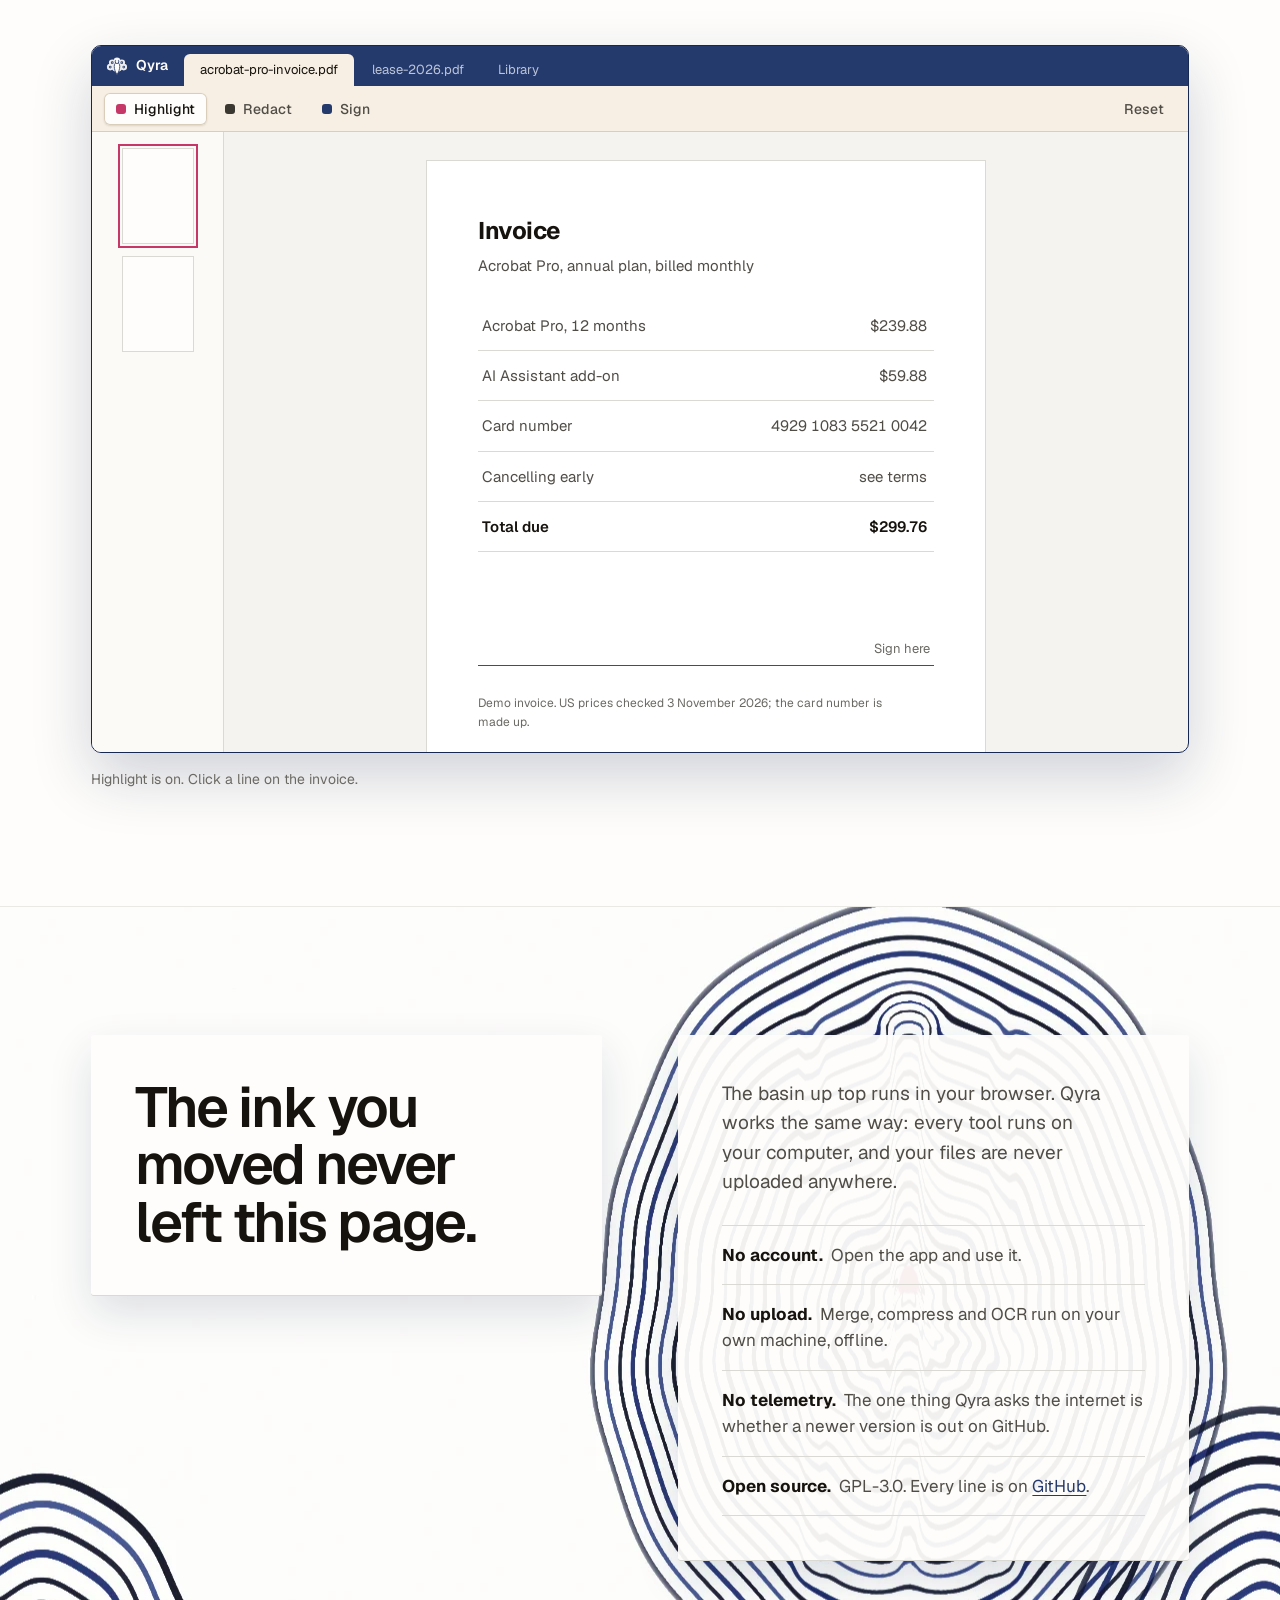
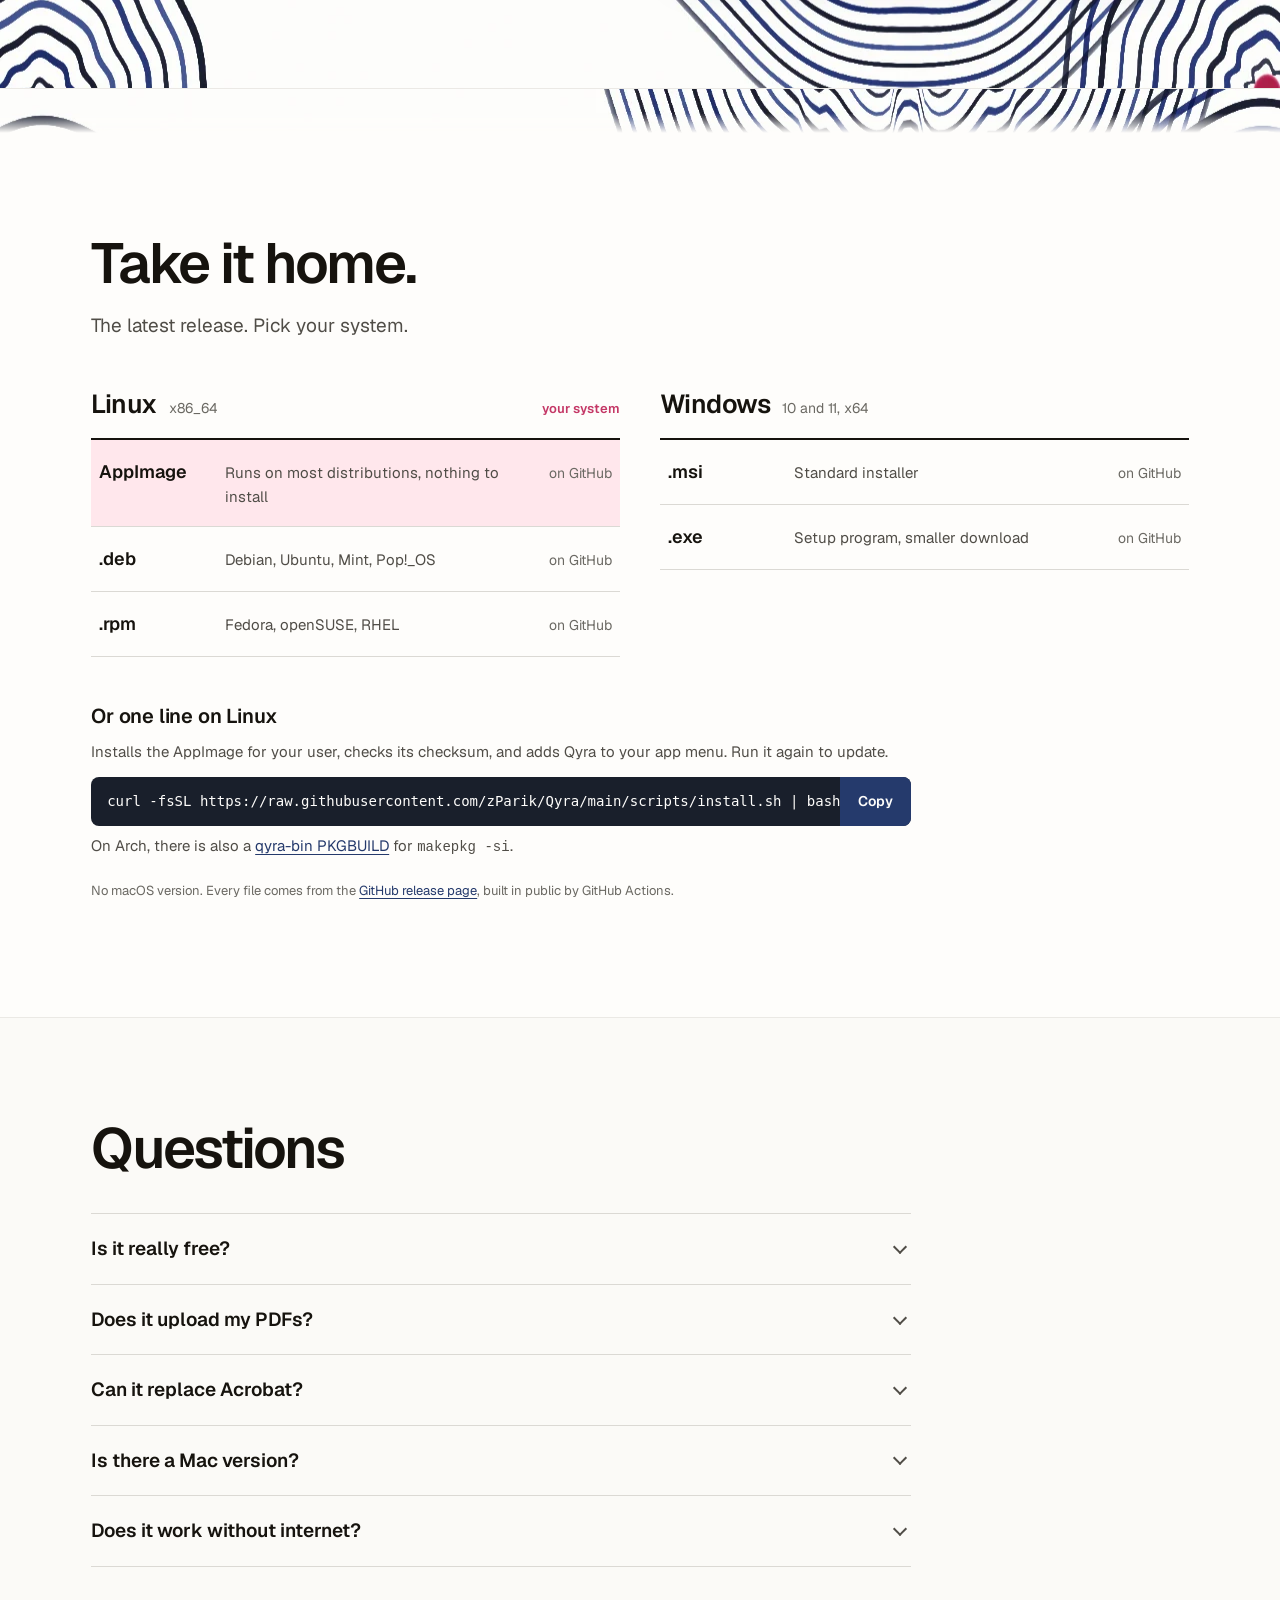
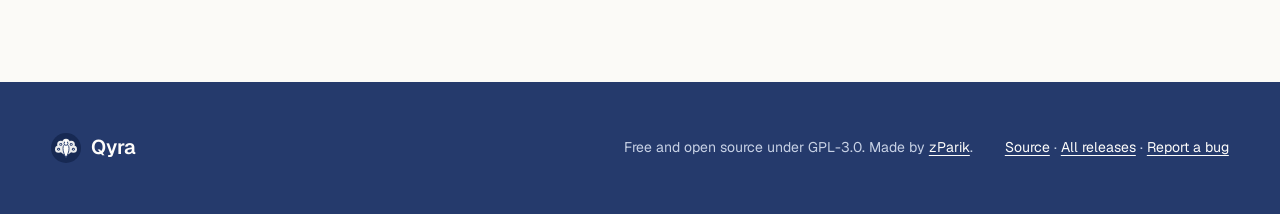
==== commit 6681c3aa: "feat: hold the mouse button to pour ink A quick click still drops a set of rings. Holding the left b" ====
--- a/index.html
+++ b/index.html
@@ -116,7 +116,7 @@
       <p class="hero-meta"><span data-version>Latest release</span> · GPL-3.0 · <a href="https://github.com/zParik/Qyra" rel="noopener">source on GitHub</a></p>
     </div>
 
-    <p class="basin-hint" aria-hidden="true">Drag through the water. Click to drop ink.</p>
+    <p class="basin-hint" aria-hidden="true">Drag through the water. Click to drop ink, hold to pour it.</p>
   </section>
 
   <section class="sheet" id="bill" aria-labelledby="bill-title">
